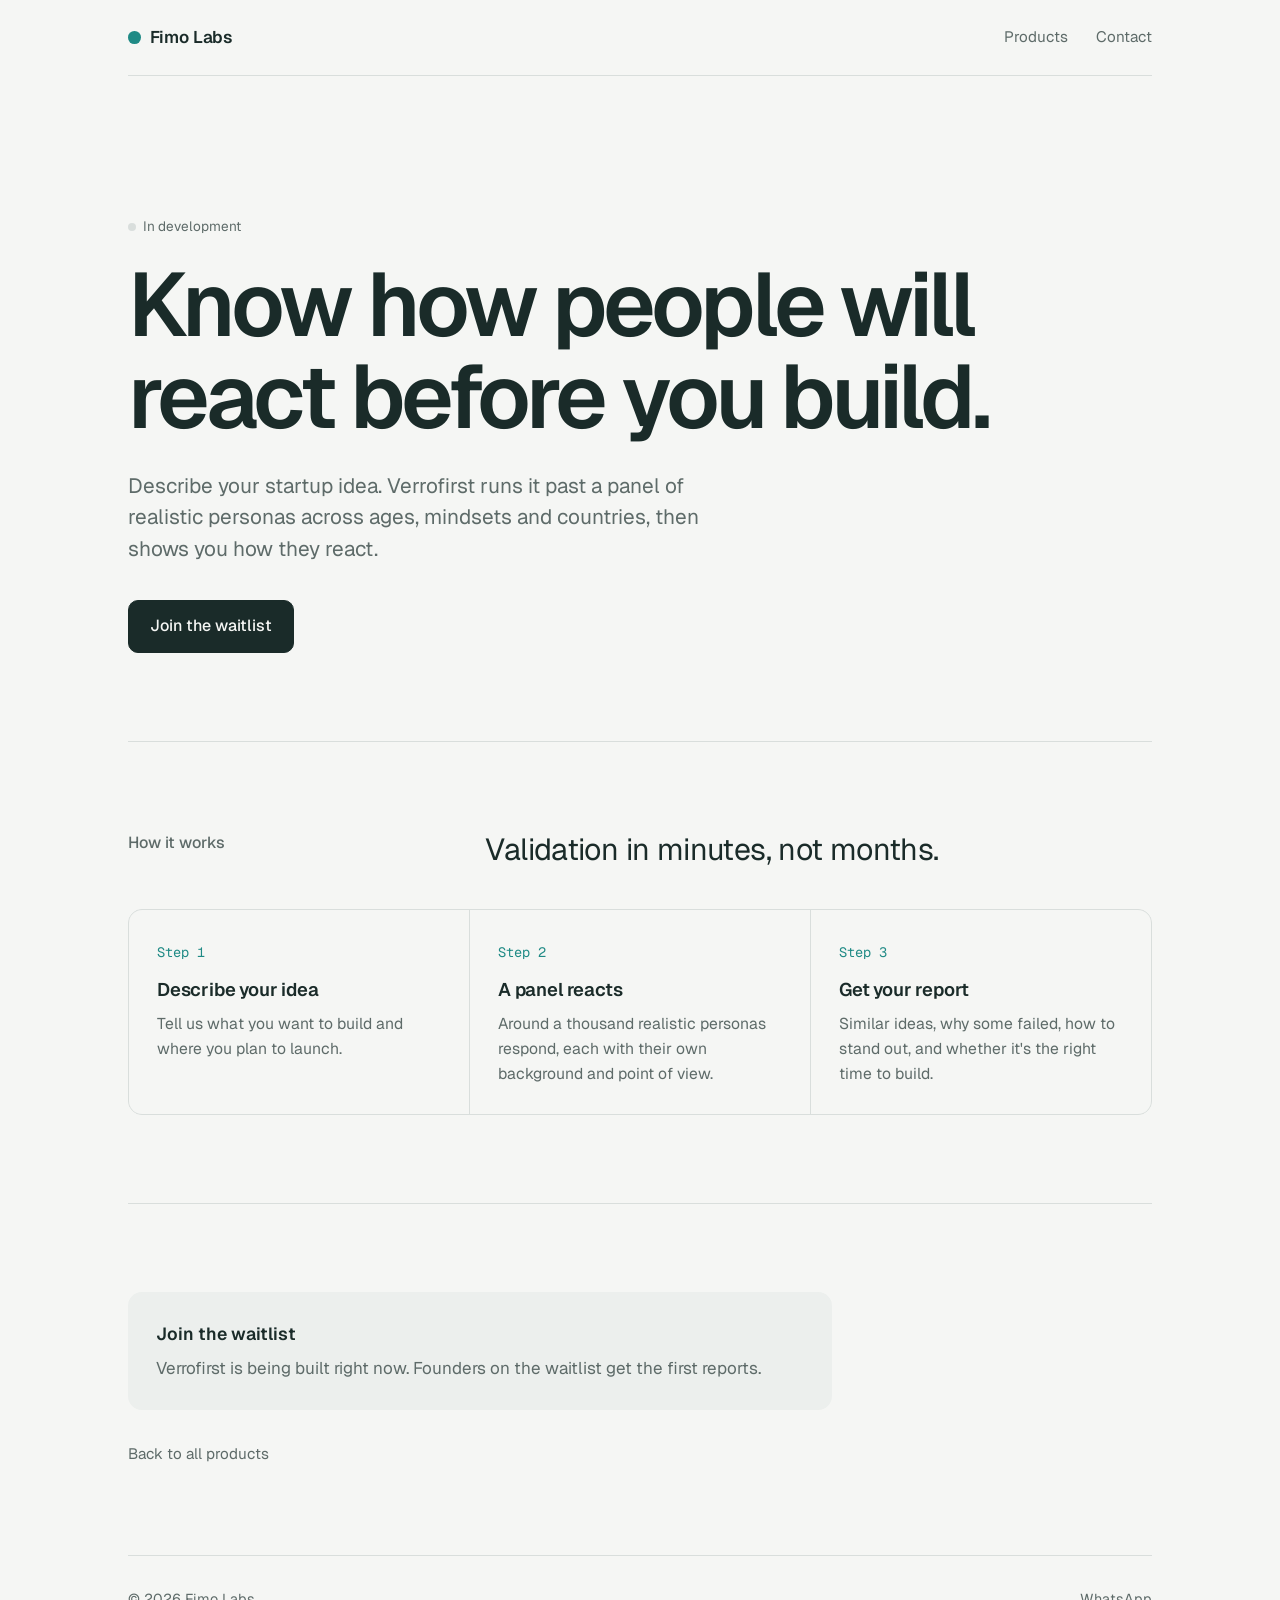
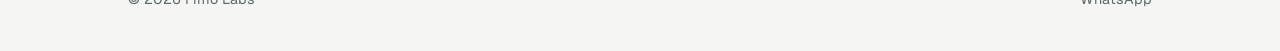
==== index.html @ e2541448 "Add files via upload" ====
<!DOCTYPE html>
<html lang="en">
<head>
<meta charset="UTF-8">
<meta name="viewport" content="width=device-width, initial-scale=1, viewport-fit=cover">
<title>Verrofirst by Fimo Labs</title>
<meta name="description" content="See how realistic people react to your startup idea before you build it.">
<meta property="og:title" content="Verrofirst by Fimo Labs">
<meta property="og:description" content="See how realistic people react to your startup idea before you build it.">
<link rel="icon" href="data:image/svg+xml,<svg xmlns='http://www.w3.org/2000/svg' viewBox='0 0 100 100'><circle cx='50' cy='50' r='44' fill='%231F8A85'/></svg>">
<link rel="preconnect" href="https://fonts.googleapis.com">
<link rel="preconnect" href="https://fonts.gstatic.com" crossorigin>
<link href="https://fonts.googleapis.com/css2?family=Geist:wght@400;500;600&family=Geist+Mono:wght@400&display=swap" rel="stylesheet">
<link rel="stylesheet" href="../styles.css">
</head>
<body>
<div class="wrap">
  <header class="top">
    <a class="brand" href="../"><i aria-hidden="true"></i>Fimo Labs</a>
    <nav>
      <a href="../#products">Products</a>
      <a href="../#contact">Contact</a>
    </nav>
  </header>
  <main>
    <section class="hero">
      <span class="tag ">In development</span>
      <h1 style="margin-top:1.25rem">Know how people will react before you build.</h1>
      <p>Describe your startup idea. Verrofirst runs it past a panel of realistic personas across ages, mindsets and countries, then shows you how they react.</p>
      <div class="actions">
        <a class="btn solid" href="https://wa.me/91XXXXXXXXXX">Join the waitlist</a>
      </div>
    </section>

    <section class="sec" aria-labelledby="s-title">
      <div class="sec-head">
        <h2 id="s-title">How it works</h2>
        <p>Validation in minutes, not months.</p>
      </div>
      <ol class="steps">
        <li><span class="n mono">Step 1</span><h3>Describe your idea</h3><p>Tell us what you want to build and where you plan to launch.</p></li>
        <li><span class="n mono">Step 2</span><h3>A panel reacts</h3><p>Around a thousand realistic personas respond, each with their own background and point of view.</p></li>
        <li><span class="n mono">Step 3</span><h3>Get your report</h3><p>Similar ideas, why some failed, how to stand out, and whether it's the right time to build.</p></li>
      </ol>
    </section>

    <section class="sec">
      <div class="note"><h3>Join the waitlist</h3><p>Verrofirst is being built right now. Founders on the waitlist get the first reports.</p></div>
      <a class="back" href="../">Back to all products</a>
    </section>
  </main>
  <footer class="foot">
    <span>&copy; 2026 Fimo Labs</span>
    <a href="https://wa.me/91XXXXXXXXXX">WhatsApp</a>
  </footer>
</div>
</body>
</html>
---- styles.css ----
:root{
  --paper:#F5F6F4; --ink:#1A2B29; --muted:#5E6B69; --line:#D9DEDC; --soft:#ECEFED;
  --teal:#1F8A85; --live:#2BB673;
  box-sizing:border-box;
  padding-top:env(safe-area-inset-top,0px); padding-bottom:env(safe-area-inset-bottom,0px);
}
@media (prefers-color-scheme:dark){
  :root:not([data-theme="light"]){
    --paper:#101A19; --ink:#E8EEEC; --muted:#93A3A0; --line:#243533; --soft:#16231F;
    --teal:#4FC2BB; --live:#4ADE80;
  }
}
:root[data-theme="dark"]{--paper:#101A19;--ink:#E8EEEC;--muted:#93A3A0;--line:#243533;--soft:#16231F;--teal:#4FC2BB;--live:#4ADE80}
*,*::before,*::after{box-sizing:inherit;margin:0;padding:0}
html{scroll-padding-top:env(safe-area-inset-top,0px);scroll-behavior:smooth}
body{background:var(--paper);color:var(--ink);font-family:"Geist","Helvetica Neue",Arial,sans-serif;font-size:1.0625rem;line-height:1.6;-webkit-font-smoothing:antialiased}
a{color:inherit}
a:focus-visible,button:focus-visible{outline:2px solid var(--teal);outline-offset:3px;border-radius:6px}
.mono{font-family:"Geist Mono",ui-monospace,Menlo,monospace}
.wrap{max-width:70rem;margin:0 auto;padding:0 clamp(1.25rem,5vw,3rem)}

/* header */
.top{display:flex;justify-content:space-between;align-items:center;padding:1.5rem 0;border-bottom:1px solid var(--line)}
.brand{display:flex;align-items:center;gap:.55rem;font-weight:600;text-decoration:none;letter-spacing:-.01em}
.brand i{width:.8rem;height:.8rem;border-radius:50%;background:var(--teal);display:block}
.top nav{display:flex;gap:1.75rem}
.top nav a{text-decoration:none;color:var(--muted);font-size:.95rem}
.top nav a:hover{color:var(--ink)}

/* hero */
.hero{padding:clamp(4rem,12vw,8.5rem) 0 clamp(3rem,8vw,5.5rem)}
.hero h1{font-size:clamp(2.6rem,7.4vw,5.6rem);font-weight:600;line-height:1.02;letter-spacing:-.045em;max-width:14ch}
.hero p{margin-top:1.75rem;max-width:36rem;font-size:clamp(1.1rem,2vw,1.3rem);line-height:1.5;color:var(--muted)}
.hero .actions{margin-top:2.25rem;display:flex;gap:.75rem;flex-wrap:wrap}

.btn{display:inline-flex;align-items:center;gap:.5rem;padding:.8rem 1.3rem;border-radius:10px;font-weight:500;text-decoration:none;font-size:1rem;border:1px solid var(--ink);transition:background .15s,color .15s}
.btn.solid{background:var(--ink);color:var(--paper)}
.btn.solid:hover{background:var(--teal);border-color:var(--teal)}
.btn.ghost:hover{background:var(--soft)}

/* sections */
.sec{padding:clamp(3rem,8vw,5.5rem) 0;border-top:1px solid var(--line)}
.sec-head{display:grid;grid-template-columns:1fr 2fr;gap:1.5rem;margin-bottom:2.5rem}
.sec-head h2{font-size:1rem;font-weight:500;color:var(--muted)}
.sec-head p{font-size:clamp(1.35rem,2.6vw,1.9rem);line-height:1.3;letter-spacing:-.02em;max-width:34rem}

/* product directory */
.dir{list-style:none;border-top:1px solid var(--line)}
.dir a{display:grid;grid-template-columns:1.1fr 2fr auto;gap:1.5rem;align-items:center;padding:1.6rem .25rem;border-bottom:1px solid var(--line);text-decoration:none;transition:background .15s}
.dir a:hover{background:var(--soft)}
.dir .name{font-size:clamp(1.5rem,3vw,2rem);font-weight:600;letter-spacing:-.03em;line-height:1.1}
.dir .url{display:block;font-size:.8rem;color:var(--muted);margin-top:.35rem;font-weight:400;letter-spacing:0}
.dir .desc{color:var(--muted);max-width:32rem}
.tag{display:inline-flex;align-items:center;gap:.45rem;font-size:.85rem;white-space:nowrap;color:var(--muted)}
.tag::before{content:"";width:.5rem;height:.5rem;border-radius:50%;background:var(--line)}
.tag.live::before{background:var(--live)}
.tag.invite::before{background:var(--teal)}

/* principles */
.grid3{display:grid;grid-template-columns:repeat(3,1fr);gap:2.5rem}
.grid3 h3{font-size:1.15rem;font-weight:600;letter-spacing:-.01em;margin-bottom:.5rem}
.grid3 p{color:var(--muted)}

/* steps (real sequences only) */
.steps{list-style:none;display:grid;grid-template-columns:repeat(3,1fr);gap:1px;background:var(--line);border:1px solid var(--line);border-radius:14px;overflow:hidden}
.steps li{background:var(--paper);padding:1.75rem}
.steps .n{font-size:.85rem;color:var(--teal)}
.steps h3{font-size:1.15rem;font-weight:600;margin:.6rem 0 .4rem;letter-spacing:-.01em}
.steps p{color:var(--muted);font-size:.98rem}

.note{background:var(--soft);border-radius:14px;padding:1.75rem;max-width:44rem}
.note h3{font-size:1.1rem;font-weight:600;margin-bottom:.4rem}
.note p{color:var(--muted)}

/* contact */
.cta{display:flex;justify-content:space-between;align-items:flex-end;gap:2rem;flex-wrap:wrap}
.cta h2{font-size:clamp(2rem,5vw,3.4rem);font-weight:600;letter-spacing:-.04em;line-height:1.05;max-width:16ch}

.foot{display:flex;justify-content:space-between;gap:1rem;flex-wrap:wrap;padding:2rem 0 2.5rem;border-top:1px solid var(--line);color:var(--muted);font-size:.9rem}
.foot a{text-decoration:none}
.foot a:hover{color:var(--ink)}
.back{display:inline-block;margin-top:2rem;color:var(--muted);text-decoration:none;font-size:.95rem}
.back:hover{color:var(--ink)}

@media (max-width:760px){
  .sec-head{grid-template-columns:1fr;gap:.5rem}
  .dir a{grid-template-columns:1fr;gap:.5rem}
  .grid3,.steps{grid-template-columns:1fr}
  .grid3{gap:1.75rem}
  .top nav{gap:1.1rem}
}
@media (prefers-reduced-motion:no-preference){
  .hero h1,.hero p,.hero .actions{animation:rise .8s cubic-bezier(.2,.7,.2,1) both}
  .hero p{animation-delay:.1s}.hero .actions{animation-delay:.2s}
  @keyframes rise{from{opacity:0;transform:translateY(14px)}to{opacity:1;transform:none}}
}
@media (prefers-reduced-motion:reduce){html{scroll-behavior:auto}}
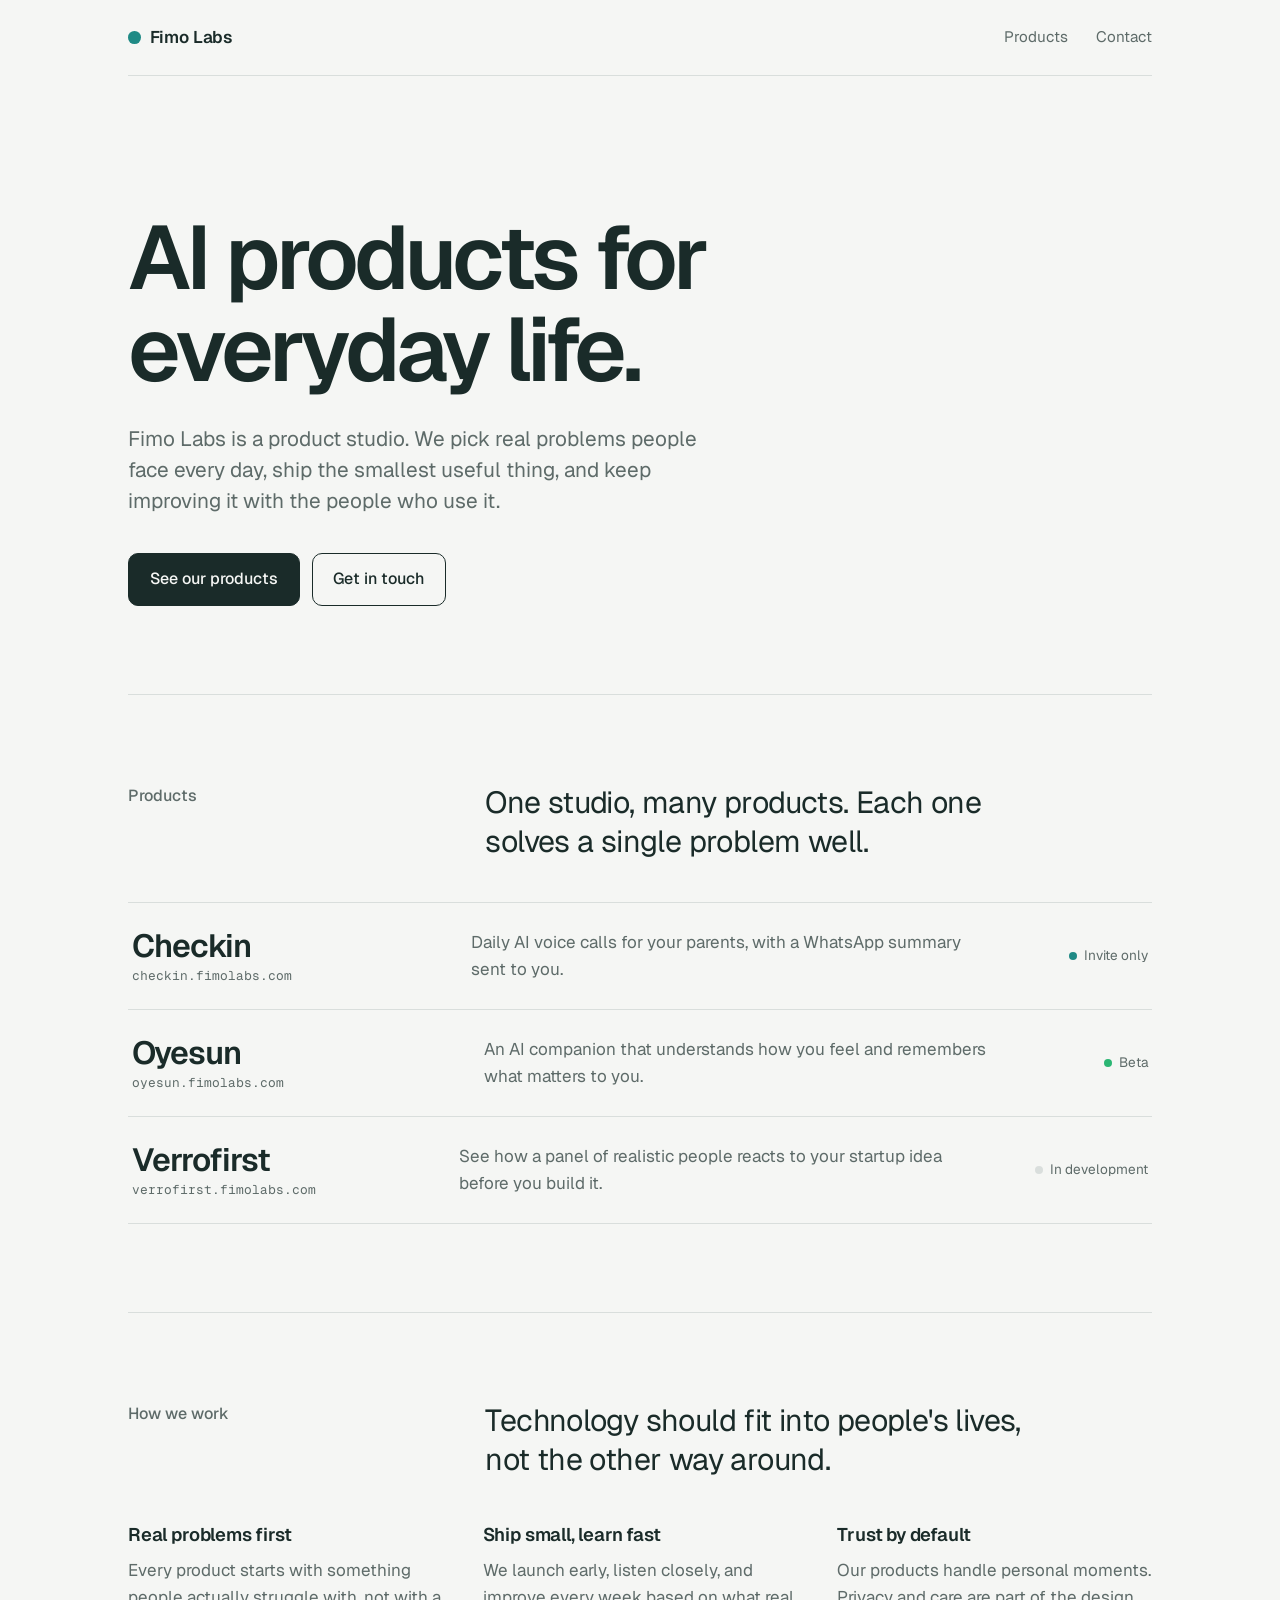
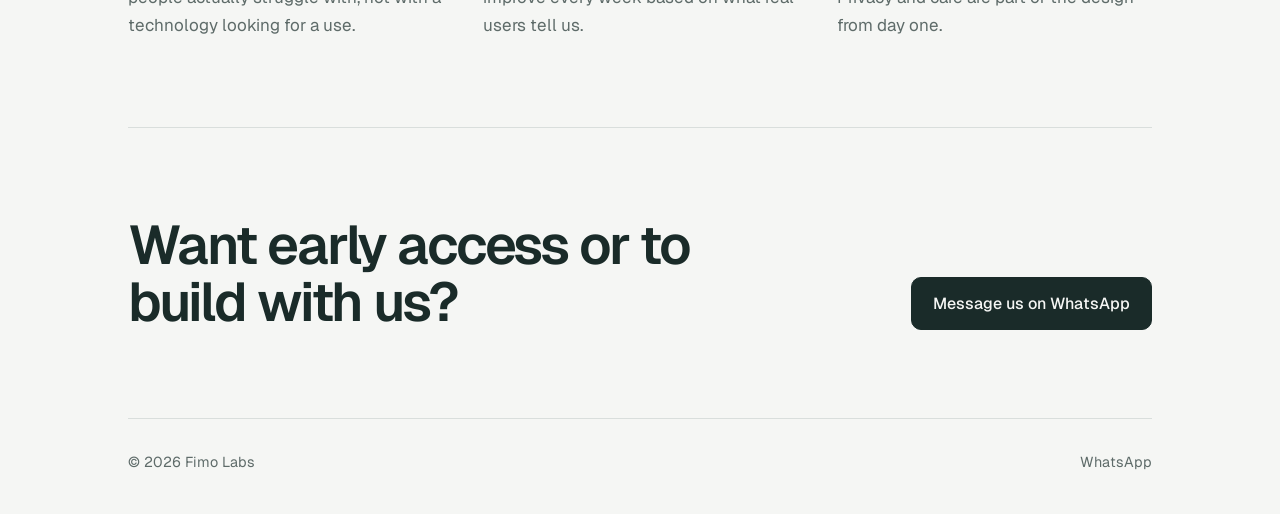
==== commit 365f063b: "Add files via upload" ====
--- a/index.html
+++ b/index.html
@@ -3,50 +3,76 @@
 <head>
 <meta charset="UTF-8">
 <meta name="viewport" content="width=device-width, initial-scale=1, viewport-fit=cover">
-<title>Verrofirst by Fimo Labs</title>
-<meta name="description" content="See how realistic people react to your startup idea before you build it.">
-<meta property="og:title" content="Verrofirst by Fimo Labs">
-<meta property="og:description" content="See how realistic people react to your startup idea before you build it.">
+<title>Fimo Labs</title>
+<meta name="description" content="Fimo Labs is a product studio building AI products for everyday life.">
+<meta property="og:title" content="Fimo Labs">
+<meta property="og:description" content="Fimo Labs is a product studio building AI products for everyday life.">
 <link rel="icon" href="data:image/svg+xml,<svg xmlns='http://www.w3.org/2000/svg' viewBox='0 0 100 100'><circle cx='50' cy='50' r='44' fill='%231F8A85'/></svg>">
 <link rel="preconnect" href="https://fonts.googleapis.com">
 <link rel="preconnect" href="https://fonts.gstatic.com" crossorigin>
 <link href="https://fonts.googleapis.com/css2?family=Geist:wght@400;500;600&family=Geist+Mono:wght@400&display=swap" rel="stylesheet">
-<link rel="stylesheet" href="../styles.css">
+<link rel="stylesheet" href="styles.css">
 </head>
 <body>
 <div class="wrap">
   <header class="top">
-    <a class="brand" href="../"><i aria-hidden="true"></i>Fimo Labs</a>
+    <a class="brand" href="./"><i aria-hidden="true"></i>Fimo Labs</a>
     <nav>
-      <a href="../#products">Products</a>
-      <a href="../#contact">Contact</a>
+      <a href="#products">Products</a>
+      <a href="#contact">Contact</a>
     </nav>
   </header>
   <main>
     <section class="hero">
-      <span class="tag ">In development</span>
-      <h1 style="margin-top:1.25rem">Know how people will react before you build.</h1>
-      <p>Describe your startup idea. Verrofirst runs it past a panel of realistic personas across ages, mindsets and countries, then shows you how they react.</p>
+      <h1>AI products for everyday life.</h1>
+      <p>Fimo Labs is a product studio. We pick real problems people face every day, ship the smallest useful thing, and keep improving it with the people who use it.</p>
       <div class="actions">
-        <a class="btn solid" href="https://wa.me/91XXXXXXXXXX">Join the waitlist</a>
+        <a class="btn solid" href="#products">See our products</a>
+        <a class="btn ghost" href="#contact">Get in touch</a>
       </div>
     </section>
 
-    <section class="sec" aria-labelledby="s-title">
+    <section class="sec" id="products" aria-labelledby="p-title">
       <div class="sec-head">
-        <h2 id="s-title">How it works</h2>
-        <p>Validation in minutes, not months.</p>
+        <h2 id="p-title">Products</h2>
+        <p>One studio, many products. Each one solves a single problem well.</p>
       </div>
-      <ol class="steps">
-        <li><span class="n mono">Step 1</span><h3>Describe your idea</h3><p>Tell us what you want to build and where you plan to launch.</p></li>
-        <li><span class="n mono">Step 2</span><h3>A panel reacts</h3><p>Around a thousand realistic personas respond, each with their own background and point of view.</p></li>
-        <li><span class="n mono">Step 3</span><h3>Get your report</h3><p>Similar ideas, why some failed, how to stand out, and whether it's the right time to build.</p></li>
-      </ol>
+      <ul class="dir">
+        <li><a href="checkin.html">
+          <span class="name">Checkin<span class="url mono">checkin.fimolabs.com</span></span>
+          <span class="desc">Daily AI voice calls for your parents, with a WhatsApp summary sent to you.</span>
+          <span class="tag invite">Invite only</span>
+        </a></li>
+        <li><a href="oyesun.html">
+          <span class="name">Oyesun<span class="url mono">oyesun.fimolabs.com</span></span>
+          <span class="desc">An AI companion that understands how you feel and remembers what matters to you.</span>
+          <span class="tag live">Beta</span>
+        </a></li>
+        <li><a href="verrofirst.html">
+          <span class="name">Verrofirst<span class="url mono">verrofirst.fimolabs.com</span></span>
+          <span class="desc">See how a panel of realistic people reacts to your startup idea before you build it.</span>
+          <span class="tag">In development</span>
+        </a></li>
+      </ul>
     </section>
 
-    <section class="sec">
-      <div class="note"><h3>Join the waitlist</h3><p>Verrofirst is being built right now. Founders on the waitlist get the first reports.</p></div>
-      <a class="back" href="../">Back to all products</a>
+    <section class="sec" aria-labelledby="w-title">
+      <div class="sec-head">
+        <h2 id="w-title">How we work</h2>
+        <p>Technology should fit into people's lives, not the other way around.</p>
+      </div>
+      <div class="grid3">
+        <div><h3>Real problems first</h3><p>Every product starts with something people actually struggle with, not with a technology looking for a use.</p></div>
+        <div><h3>Ship small, learn fast</h3><p>We launch early, listen closely, and improve every week based on what real users tell us.</p></div>
+        <div><h3>Trust by default</h3><p>Our products handle personal moments. Privacy and care are part of the design from day one.</p></div>
+      </div>
+    </section>
+
+    <section class="sec" id="contact" aria-labelledby="c-title">
+      <div class="cta">
+        <h2 id="c-title">Want early access or to build with us?</h2>
+        <a class="btn solid" href="https://wa.me/91XXXXXXXXXX">Message us on WhatsApp</a>
+      </div>
     </section>
   </main>
   <footer class="foot">
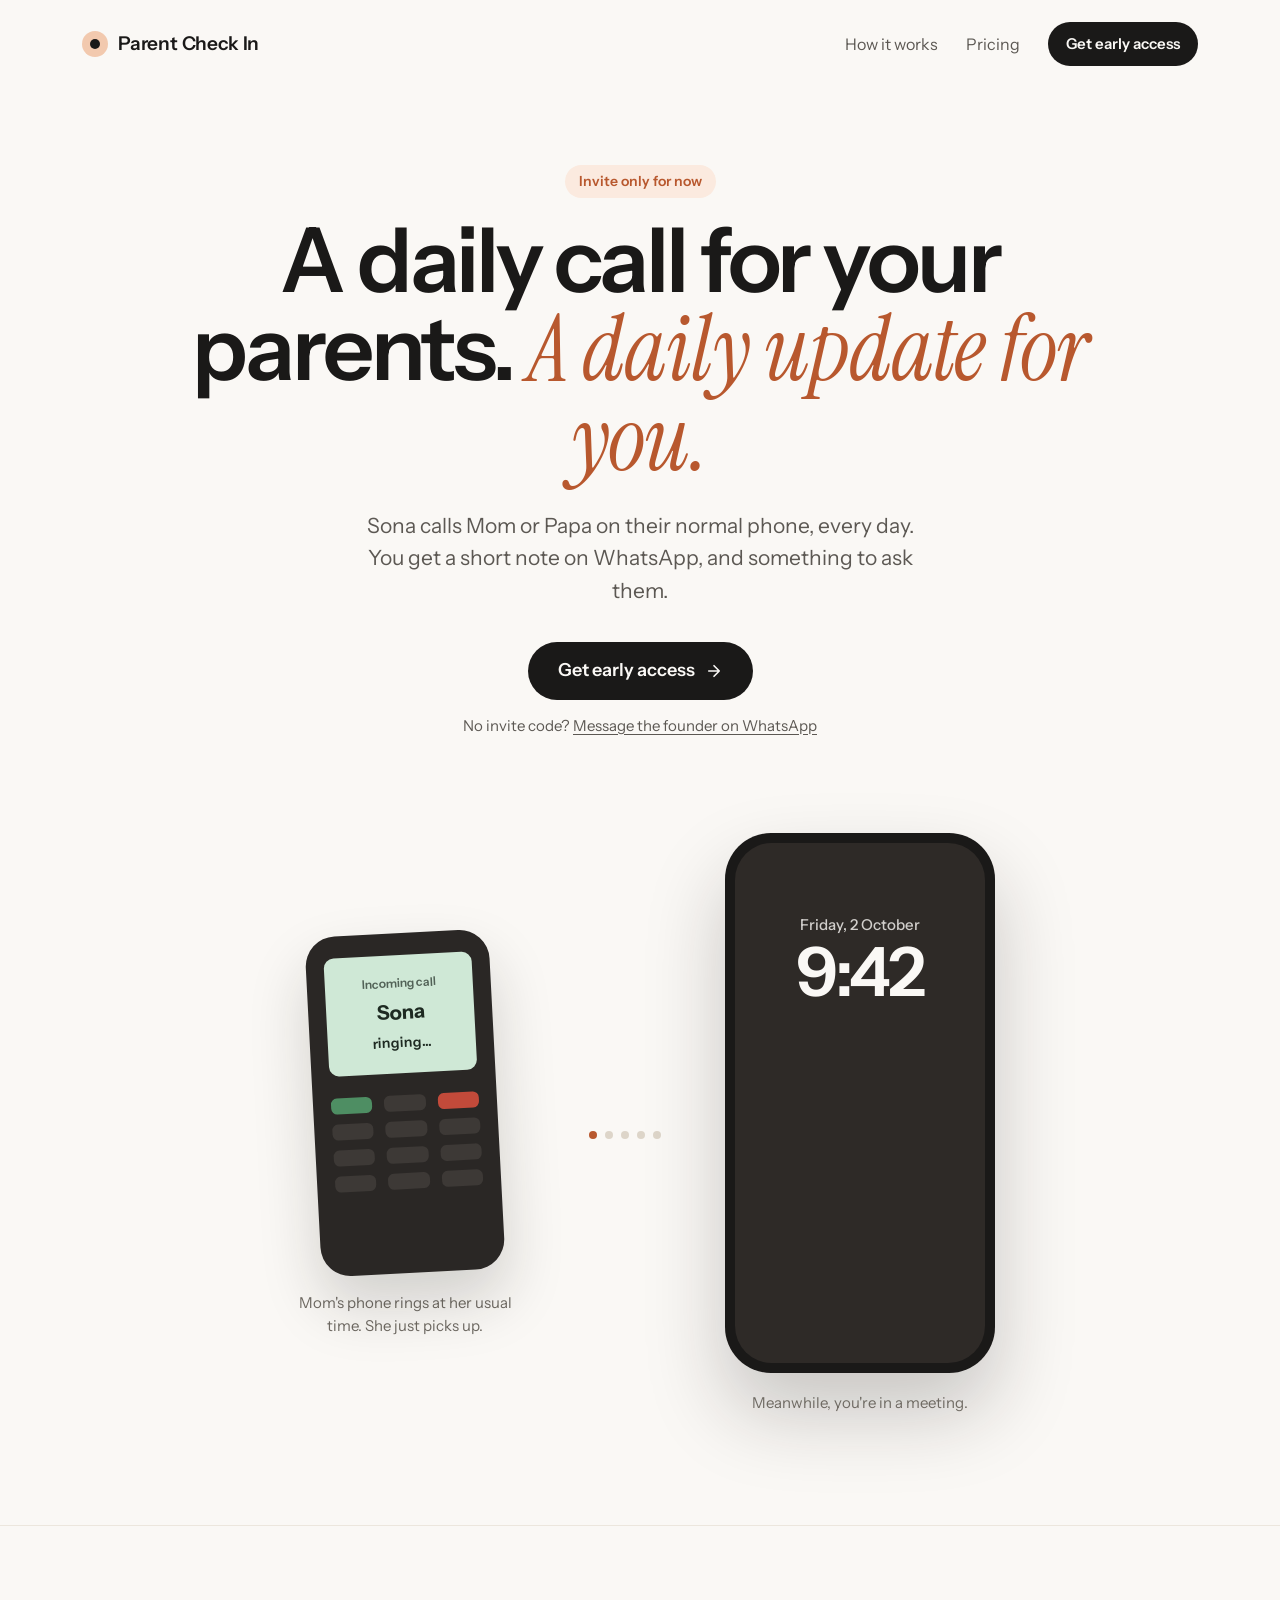
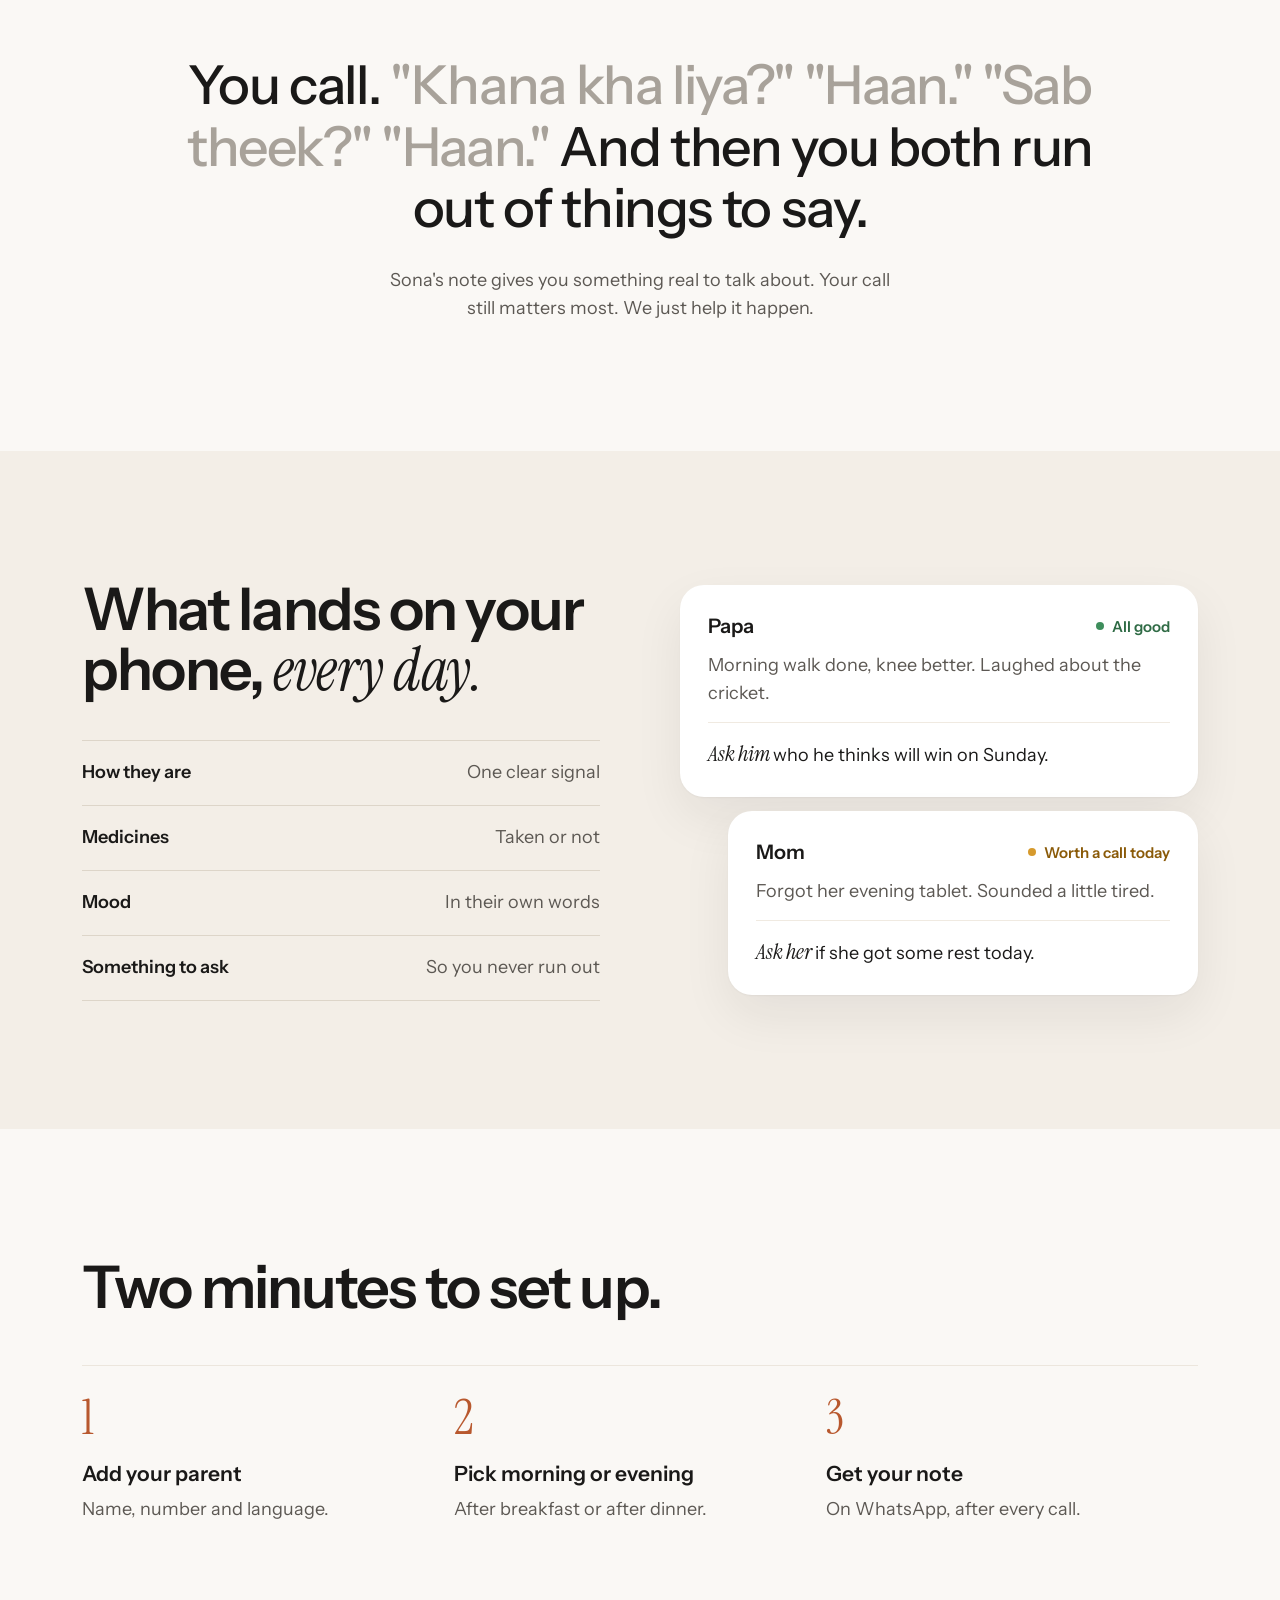
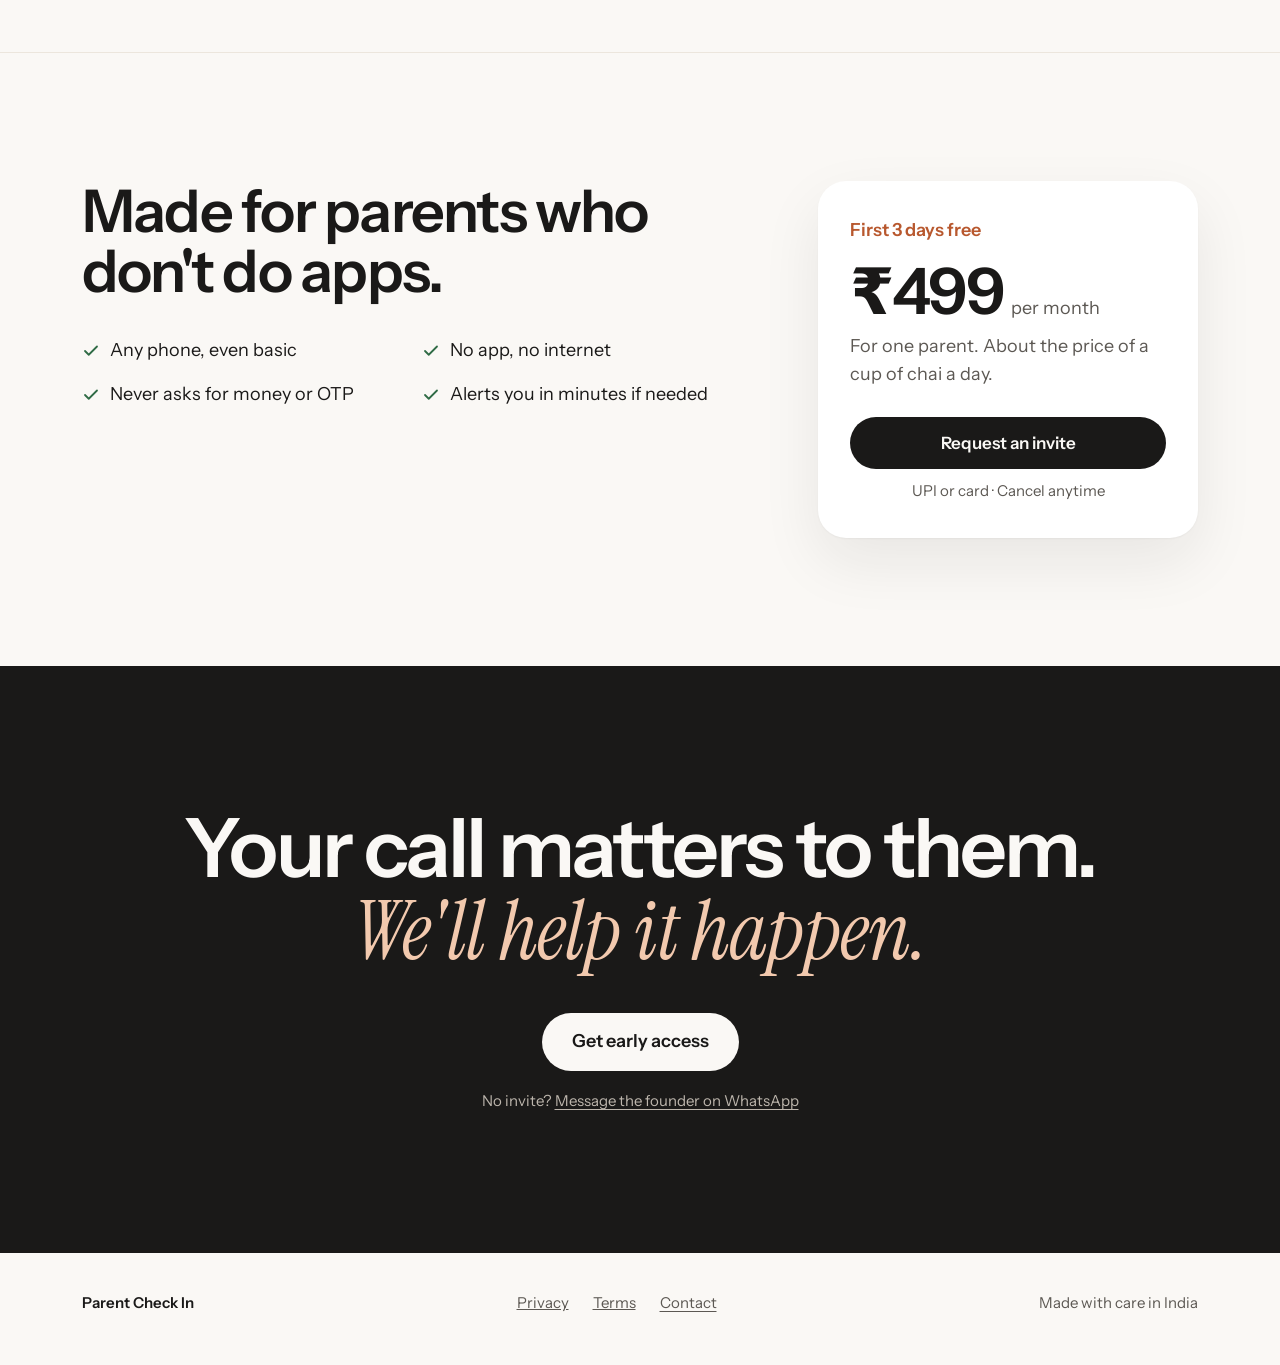
==== commit 1f7ce0ae: "Add files via upload" ====
--- a/index.html
+++ b/index.html
@@ -1,84 +1,227 @@
-<!DOCTYPE html>
+<!doctype html>
 <html lang="en">
 <head>
-<meta charset="UTF-8">
-<meta name="viewport" content="width=device-width, initial-scale=1, viewport-fit=cover">
-<title>Fimo Labs</title>
-<meta name="description" content="Fimo Labs is a product studio building AI products for everyday life.">
-<meta property="og:title" content="Fimo Labs">
-<meta property="og:description" content="Fimo Labs is a product studio building AI products for everyday life.">
-<link rel="icon" href="data:image/svg+xml,<svg xmlns='http://www.w3.org/2000/svg' viewBox='0 0 100 100'><circle cx='50' cy='50' r='44' fill='%231F8A85'/></svg>">
-<link rel="preconnect" href="https://fonts.googleapis.com">
-<link rel="preconnect" href="https://fonts.gstatic.com" crossorigin>
-<link href="https://fonts.googleapis.com/css2?family=Geist:wght@400;500;600&family=Geist+Mono:wght@400&display=swap" rel="stylesheet">
-<link rel="stylesheet" href="styles.css">
+  <meta charset="utf-8">
+  <meta name="viewport" content="width=device-width, initial-scale=1">
+  <title>Parent Check In · A daily call for your parents</title>
+  <meta name="description" content="Sona calls your Mom or Papa on their normal phone every day. You get a short note on WhatsApp, and something to ask them. Invite only.">
+  <meta property="og:title" content="Parent Check In">
+  <meta property="og:description" content="A daily call for your parents. A daily update for you.">
+  <link rel="preconnect" href="https://fonts.googleapis.com">
+  <link rel="preconnect" href="https://fonts.gstatic.com" crossorigin>
+  <link href="https://fonts.googleapis.com/css2?family=Instrument+Sans:wght@400;500;600;700&family=Instrument+Serif:ital@0;1&display=swap" rel="stylesheet">
+  <link rel="stylesheet" href="styles.css">
 </head>
 <body>
-<div class="wrap">
-  <header class="top">
-    <a class="brand" href="./"><i aria-hidden="true"></i>Fimo Labs</a>
-    <nav>
-      <a href="#products">Products</a>
-      <a href="#contact">Contact</a>
-    </nav>
-  </header>
-  <main>
-    <section class="hero">
-      <h1>AI products for everyday life.</h1>
-      <p>Fimo Labs is a product studio. We pick real problems people face every day, ship the smallest useful thing, and keep improving it with the people who use it.</p>
-      <div class="actions">
-        <a class="btn solid" href="#products">See our products</a>
-        <a class="btn ghost" href="#contact">Get in touch</a>
-      </div>
-    </section>
-
-    <section class="sec" id="products" aria-labelledby="p-title">
-      <div class="sec-head">
-        <h2 id="p-title">Products</h2>
-        <p>One studio, many products. Each one solves a single problem well.</p>
-      </div>
-      <ul class="dir">
-        <li><a href="checkin.html">
-          <span class="name">Checkin<span class="url mono">checkin.fimolabs.com</span></span>
-          <span class="desc">Daily AI voice calls for your parents, with a WhatsApp summary sent to you.</span>
-          <span class="tag invite">Invite only</span>
-        </a></li>
-        <li><a href="oyesun.html">
-          <span class="name">Oyesun<span class="url mono">oyesun.fimolabs.com</span></span>
-          <span class="desc">An AI companion that understands how you feel and remembers what matters to you.</span>
-          <span class="tag live">Beta</span>
-        </a></li>
-        <li><a href="verrofirst.html">
-          <span class="name">Verrofirst<span class="url mono">verrofirst.fimolabs.com</span></span>
-          <span class="desc">See how a panel of realistic people reacts to your startup idea before you build it.</span>
-          <span class="tag">In development</span>
-        </a></li>
-      </ul>
-    </section>
-
-    <section class="sec" aria-labelledby="w-title">
-      <div class="sec-head">
-        <h2 id="w-title">How we work</h2>
-        <p>Technology should fit into people's lives, not the other way around.</p>
-      </div>
-      <div class="grid3">
-        <div><h3>Real problems first</h3><p>Every product starts with something people actually struggle with, not with a technology looking for a use.</p></div>
-        <div><h3>Ship small, learn fast</h3><p>We launch early, listen closely, and improve every week based on what real users tell us.</p></div>
-        <div><h3>Trust by default</h3><p>Our products handle personal moments. Privacy and care are part of the design from day one.</p></div>
-      </div>
-    </section>
-
-    <section class="sec" id="contact" aria-labelledby="c-title">
-      <div class="cta">
-        <h2 id="c-title">Want early access or to build with us?</h2>
-        <a class="btn solid" href="https://wa.me/91XXXXXXXXXX">Message us on WhatsApp</a>
-      </div>
-    </section>
-  </main>
-  <footer class="foot">
-    <span>&copy; 2026 Fimo Labs</span>
-    <a href="https://wa.me/91XXXXXXXXXX">WhatsApp</a>
-  </footer>
-</div>
+
+<header class="wrap nav">
+  <a class="brand" href="#top"><span class="brand-mark" aria-hidden="true"><span></span></span>Parent Check In</a>
+  <nav aria-label="Main">
+    <a class="nav-link" href="#how">How it works</a>
+    <a class="nav-link" href="#pricing">Pricing</a>
+    <button class="btn btn-small" type="button" data-open-access>Get early access</button>
+  </nav>
+</header>
+
+<main id="top">
+  <section class="wrap hero">
+    <p class="pill">Invite only for now</p>
+    <h1>A daily call for your parents. <em>A daily update for you.</em></h1>
+    <p class="lead">Sona calls Mom or Papa on their normal phone, every day. You get a short note on WhatsApp, and something to ask them.</p>
+    <div class="hero-cta">
+      <button class="btn btn-big" type="button" data-open-access>Get early access
+        <svg width="18" height="18" viewBox="0 0 24 24" fill="none" stroke="currentColor" stroke-width="2.2" stroke-linecap="round" stroke-linejoin="round" aria-hidden="true"><path d="M5 12h14M12 5l7 7-7 7"/></svg>
+      </button>
+      <span class="muted small">No invite code? <a class="founder-link" href="#" target="_blank" rel="noopener">Message the founder on WhatsApp</a></span>
+    </div>
+
+    <div class="demo" aria-label="Demo: Sona calls Mom, then your update arrives on WhatsApp">
+      <figure class="demo-side">
+        <div class="keypad" id="keypad" aria-hidden="true">
+          <div class="keypad-screen" id="kpScreen">
+            <span class="kp-top" id="kpTop">Incoming call</span>
+            <span class="kp-name">Sona</span>
+            <span class="kp-bottom" id="kpBottom">ringing...</span>
+          </div>
+          <div class="keys">
+            <span class="key key-green"></span><span class="key"></span><span class="key key-red"></span>
+            <span class="key"></span><span class="key"></span><span class="key"></span>
+            <span class="key"></span><span class="key"></span><span class="key"></span>
+            <span class="key"></span><span class="key"></span><span class="key"></span>
+          </div>
+        </div>
+        <figcaption class="demo-cap" id="leftCap">Mom's phone rings at her usual time. She just picks up.</figcaption>
+      </figure>
+
+      <div class="dots" aria-hidden="true"><span class="dot"></span><span class="dot"></span><span class="dot"></span><span class="dot"></span><span class="dot"></span></div>
+
+      <figure class="demo-side">
+        <div class="phone" aria-hidden="true">
+          <div class="phone-screen">
+            <div class="lock" id="lock">
+              <span class="lock-date">Friday, 2 October</span>
+              <span class="lock-time">9:42</span>
+            </div>
+            <div class="notif" id="notif">
+              <span class="app-icon"><span></span></span>
+              <span class="notif-body">
+                <span class="notif-head"><b>Sona · WhatsApp</b>now</span>
+                <span>Mom's update is here. All good. One thing to ask her today.</span>
+              </span>
+            </div>
+            <div class="chat" id="chat">
+              <div class="chat-head"><span class="app-icon round"><span></span></span>Sona · Parent Check In</div>
+              <div class="chat-body">
+                <div class="bubble">
+                  <p class="b-meta">Mom's morning call · 6 min</p>
+                  <p class="b-status"><span class="sdot"></span>All good</p>
+                  <p class="b-text">Had poha and chai. BP tablet taken. Happy and chatty.</p>
+                  <p class="b-ask"><b>Ask her:</b> How are the wedding sweets coming along?</p>
+                  <p class="b-time">9:42 AM</p>
+                </div>
+              </div>
+            </div>
+          </div>
+        </div>
+        <figcaption class="demo-cap" id="rightCap">Meanwhile, you're in a meeting.</figcaption>
+      </figure>
+    </div>
+  </section>
+
+  <section class="band-line">
+    <div class="wrap narrow center statement">
+      <p class="big-quote">You call. <span class="faded">"Khana kha liya?" "Haan." "Sab theek?" "Haan."</span> And then you both run out of things to say.</p>
+      <p class="muted sub">Sona's note gives you something real to talk about. Your call still matters most. We just help it happen.</p>
+    </div>
+  </section>
+
+  <section class="band-sand">
+    <div class="wrap split">
+      <div class="col">
+        <h2>What lands on your phone, <em>every day.</em></h2>
+        <dl class="spec">
+          <div><dt>How they are</dt><dd>One clear signal</dd></div>
+          <div><dt>Medicines</dt><dd>Taken or not</dd></div>
+          <div><dt>Mood</dt><dd>In their own words</dd></div>
+          <div><dt>Something to ask</dt><dd>So you never run out</dd></div>
+        </dl>
+      </div>
+      <div class="col notes">
+        <article class="note">
+          <div class="note-head"><span class="note-name">Papa</span><span class="status good"><span class="sdot"></span>All good</span></div>
+          <p class="muted">Morning walk done, knee better. Laughed about the cricket.</p>
+          <p class="note-ask"><em>Ask him</em> who he thinks will win on Sunday.</p>
+        </article>
+        <article class="note offset">
+          <div class="note-head"><span class="note-name">Mom</span><span class="status amber"><span class="sdot"></span>Worth a call today</span></div>
+          <p class="muted">Forgot her evening tablet. Sounded a little tired.</p>
+          <p class="note-ask"><em>Ask her</em> if she got some rest today.</p>
+        </article>
+      </div>
+    </div>
+  </section>
+
+  <section id="how" class="wrap section">
+    <h2>Two minutes to set up.</h2>
+    <ol class="steps">
+      <li><span class="num">1</span><p class="step-title">Add your parent</p><p class="muted">Name, number and language.</p></li>
+      <li><span class="num">2</span><p class="step-title">Pick morning or evening</p><p class="muted">After breakfast or after dinner.</p></li>
+      <li><span class="num">3</span><p class="step-title">Get your note</p><p class="muted">On WhatsApp, after every call.</p></li>
+    </ol>
+  </section>
+
+  <section id="pricing" class="band-line">
+    <div class="wrap split top">
+      <div class="col">
+        <h2>Made for parents who don't do apps.</h2>
+        <ul class="checks">
+          <li>Any phone, even basic</li>
+          <li>No app, no internet</li>
+          <li>Never asks for money or OTP</li>
+          <li>Alerts you in minutes if needed</li>
+        </ul>
+      </div>
+      <div class="price-card">
+        <p class="accent strong">First 3 days free</p>
+        <p class="price"><span>₹499</span><span class="muted">per month</span></p>
+        <p class="muted">For one parent. About the price of a cup of chai a day.</p>
+        <button class="btn btn-block" type="button" data-open-access>Request an invite</button>
+        <p class="muted small center">UPI or card · Cancel anytime</p>
+      </div>
+    </div>
+  </section>
+
+  <section class="band-dark">
+    <div class="wrap narrow center">
+      <h2 class="final">Your call matters to them. <em>We'll help it happen.</em></h2>
+      <button class="btn btn-light btn-big" type="button" data-open-access>Get early access</button>
+      <p class="small dark-muted">No invite? <a class="founder-link light" href="#" target="_blank" rel="noopener">Message the founder on WhatsApp</a></p>
+    </div>
+  </section>
+</main>
+
+<footer class="wrap footer">
+  <span class="strong">Parent Check In</span>
+  <nav aria-label="Footer">
+    <a href="#">Privacy</a>
+    <a href="#">Terms</a>
+    <a class="founder-link" href="#" target="_blank" rel="noopener">Contact</a>
+  </nav>
+  <span class="muted">Made with care in India</span>
+</footer>
+
+<dialog id="access" aria-labelledby="accessTitle">
+  <button class="close" type="button" aria-label="Close" data-close-access>
+    <svg width="20" height="20" viewBox="0 0 24 24" fill="none" stroke="currentColor" stroke-width="2" stroke-linecap="round" aria-hidden="true"><path d="M18 6 6 18M6 6l12 12"/></svg>
+  </button>
+
+  <div class="step" data-step="code">
+    <p class="pill">Invite only</p>
+    <h3 id="accessTitle">Have an invite code?</h3>
+    <p class="muted">We're starting with a small group of families so every first call goes well.</p>
+    <form id="codeForm" novalidate>
+      <label for="code">Invite code</label>
+      <input id="code" name="code" type="text" autocomplete="off" autocapitalize="characters" placeholder="e.g. FAMILY2026" required>
+      <p class="error" id="codeError" role="alert" hidden>That code didn't work. Message the founder and we'll sort it out.</p>
+      <button class="btn btn-block" type="submit">Continue</button>
+    </form>
+    <div class="divider"><span>No code?</span></div>
+    <a class="btn btn-outline btn-block founder-link" href="#" target="_blank" rel="noopener">
+      <svg width="18" height="18" viewBox="0 0 24 24" fill="none" stroke="currentColor" stroke-width="1.9" stroke-linecap="round" stroke-linejoin="round" aria-hidden="true"><path d="M21 15a2 2 0 0 1-2 2H7l-4 4V5a2 2 0 0 1 2-2h14a2 2 0 0 1 2 2z"/></svg>
+      Message the founder on WhatsApp</a>
+  </div>
+
+  <div class="step" data-step="form" hidden>
+    <p class="pill pill-green">Code accepted</p>
+    <h3>Tell us a little about you.</h3>
+    <form id="accessForm" name="early-access" method="POST">
+      <input type="hidden" name="invite-code" id="inviteCodeField">
+      <p hidden><label>Leave this empty <input name="_gotcha" tabindex="-1" autocomplete="off"></label></p>
+      <label for="fName">Your name</label>
+      <input id="fName" name="name" type="text" autocomplete="name" required>
+      <label for="fPhone">Your WhatsApp number</label>
+      <input id="fPhone" name="whatsapp" type="tel" inputmode="tel" autocomplete="tel" placeholder="+91" required>
+      <label for="fCity">Where does your parent live?</label>
+      <input id="fCity" name="parent-city" type="text" placeholder="City" required>
+      <label for="fLang">Language they speak</label>
+      <select id="fLang" name="parent-language">
+        <option>Hindi</option><option>English</option><option>Telugu</option><option>Tamil</option><option>Kannada</option><option>Marathi</option><option>Bengali</option><option>Other</option>
+      </select>
+      <p class="error" id="formError" role="alert" hidden>Couldn't send that. Please message the founder on WhatsApp instead.</p>
+      <button class="btn btn-block" type="submit">Request my first call</button>
+    </form>
+  </div>
+
+  <div class="step center" data-step="done" hidden>
+    <p class="done-mark" aria-hidden="true">
+      <svg width="28" height="28" viewBox="0 0 24 24" fill="none" stroke="currentColor" stroke-width="2.4" stroke-linecap="round" stroke-linejoin="round"><path d="M20 6 9 17l-5-5"/></svg>
+    </p>
+    <h3>You're on the list.</h3>
+    <p class="muted"><span class="founder-name">The founder</span> will message you on WhatsApp within a day to set up the first call.</p>
+    <button class="btn btn-block" type="button" data-close-access>Done</button>
+  </div>
+</dialog>
+
+<script src="script.js"></script>
 </body>
 </html>
--- a/styles.css
+++ b/styles.css
@@ -1,97 +1,215 @@
-:root{
-  --paper:#F5F6F4; --ink:#1A2B29; --muted:#5E6B69; --line:#D9DEDC; --soft:#ECEFED;
-  --teal:#1F8A85; --live:#2BB673;
-  box-sizing:border-box;
-  padding-top:env(safe-area-inset-top,0px); padding-bottom:env(safe-area-inset-bottom,0px);
-}
-@media (prefers-color-scheme:dark){
-  :root:not([data-theme="light"]){
-    --paper:#101A19; --ink:#E8EEEC; --muted:#93A3A0; --line:#243533; --soft:#16231F;
-    --teal:#4FC2BB; --live:#4ADE80;
-  }
-}
-:root[data-theme="dark"]{--paper:#101A19;--ink:#E8EEEC;--muted:#93A3A0;--line:#243533;--soft:#16231F;--teal:#4FC2BB;--live:#4ADE80}
-*,*::before,*::after{box-sizing:inherit;margin:0;padding:0}
-html{scroll-padding-top:env(safe-area-inset-top,0px);scroll-behavior:smooth}
-body{background:var(--paper);color:var(--ink);font-family:"Geist","Helvetica Neue",Arial,sans-serif;font-size:1.0625rem;line-height:1.6;-webkit-font-smoothing:antialiased}
-a{color:inherit}
-a:focus-visible,button:focus-visible{outline:2px solid var(--teal);outline-offset:3px;border-radius:6px}
-.mono{font-family:"Geist Mono",ui-monospace,Menlo,monospace}
-.wrap{max-width:70rem;margin:0 auto;padding:0 clamp(1.25rem,5vw,3rem)}
-
-/* header */
-.top{display:flex;justify-content:space-between;align-items:center;padding:1.5rem 0;border-bottom:1px solid var(--line)}
-.brand{display:flex;align-items:center;gap:.55rem;font-weight:600;text-decoration:none;letter-spacing:-.01em}
-.brand i{width:.8rem;height:.8rem;border-radius:50%;background:var(--teal);display:block}
-.top nav{display:flex;gap:1.75rem}
-.top nav a{text-decoration:none;color:var(--muted);font-size:.95rem}
-.top nav a:hover{color:var(--ink)}
-
-/* hero */
-.hero{padding:clamp(4rem,12vw,8.5rem) 0 clamp(3rem,8vw,5.5rem)}
-.hero h1{font-size:clamp(2.6rem,7.4vw,5.6rem);font-weight:600;line-height:1.02;letter-spacing:-.045em;max-width:14ch}
-.hero p{margin-top:1.75rem;max-width:36rem;font-size:clamp(1.1rem,2vw,1.3rem);line-height:1.5;color:var(--muted)}
-.hero .actions{margin-top:2.25rem;display:flex;gap:.75rem;flex-wrap:wrap}
-
-.btn{display:inline-flex;align-items:center;gap:.5rem;padding:.8rem 1.3rem;border-radius:10px;font-weight:500;text-decoration:none;font-size:1rem;border:1px solid var(--ink);transition:background .15s,color .15s}
-.btn.solid{background:var(--ink);color:var(--paper)}
-.btn.solid:hover{background:var(--teal);border-color:var(--teal)}
-.btn.ghost:hover{background:var(--soft)}
-
-/* sections */
-.sec{padding:clamp(3rem,8vw,5.5rem) 0;border-top:1px solid var(--line)}
-.sec-head{display:grid;grid-template-columns:1fr 2fr;gap:1.5rem;margin-bottom:2.5rem}
-.sec-head h2{font-size:1rem;font-weight:500;color:var(--muted)}
-.sec-head p{font-size:clamp(1.35rem,2.6vw,1.9rem);line-height:1.3;letter-spacing:-.02em;max-width:34rem}
-
-/* product directory */
-.dir{list-style:none;border-top:1px solid var(--line)}
-.dir a{display:grid;grid-template-columns:1.1fr 2fr auto;gap:1.5rem;align-items:center;padding:1.6rem .25rem;border-bottom:1px solid var(--line);text-decoration:none;transition:background .15s}
-.dir a:hover{background:var(--soft)}
-.dir .name{font-size:clamp(1.5rem,3vw,2rem);font-weight:600;letter-spacing:-.03em;line-height:1.1}
-.dir .url{display:block;font-size:.8rem;color:var(--muted);margin-top:.35rem;font-weight:400;letter-spacing:0}
-.dir .desc{color:var(--muted);max-width:32rem}
-.tag{display:inline-flex;align-items:center;gap:.45rem;font-size:.85rem;white-space:nowrap;color:var(--muted)}
-.tag::before{content:"";width:.5rem;height:.5rem;border-radius:50%;background:var(--line)}
-.tag.live::before{background:var(--live)}
-.tag.invite::before{background:var(--teal)}
-
-/* principles */
-.grid3{display:grid;grid-template-columns:repeat(3,1fr);gap:2.5rem}
-.grid3 h3{font-size:1.15rem;font-weight:600;letter-spacing:-.01em;margin-bottom:.5rem}
-.grid3 p{color:var(--muted)}
-
-/* steps (real sequences only) */
-.steps{list-style:none;display:grid;grid-template-columns:repeat(3,1fr);gap:1px;background:var(--line);border:1px solid var(--line);border-radius:14px;overflow:hidden}
-.steps li{background:var(--paper);padding:1.75rem}
-.steps .n{font-size:.85rem;color:var(--teal)}
-.steps h3{font-size:1.15rem;font-weight:600;margin:.6rem 0 .4rem;letter-spacing:-.01em}
-.steps p{color:var(--muted);font-size:.98rem}
-
-.note{background:var(--soft);border-radius:14px;padding:1.75rem;max-width:44rem}
-.note h3{font-size:1.1rem;font-weight:600;margin-bottom:.4rem}
-.note p{color:var(--muted)}
-
-/* contact */
-.cta{display:flex;justify-content:space-between;align-items:flex-end;gap:2rem;flex-wrap:wrap}
-.cta h2{font-size:clamp(2rem,5vw,3.4rem);font-weight:600;letter-spacing:-.04em;line-height:1.05;max-width:16ch}
-
-.foot{display:flex;justify-content:space-between;gap:1rem;flex-wrap:wrap;padding:2rem 0 2.5rem;border-top:1px solid var(--line);color:var(--muted);font-size:.9rem}
-.foot a{text-decoration:none}
-.foot a:hover{color:var(--ink)}
-.back{display:inline-block;margin-top:2rem;color:var(--muted);text-decoration:none;font-size:.95rem}
-.back:hover{color:var(--ink)}
-
-@media (max-width:760px){
-  .sec-head{grid-template-columns:1fr;gap:.5rem}
-  .dir a{grid-template-columns:1fr;gap:.5rem}
-  .grid3,.steps{grid-template-columns:1fr}
-  .grid3{gap:1.75rem}
-  .top nav{gap:1.1rem}
-}
-@media (prefers-reduced-motion:no-preference){
-  .hero h1,.hero p,.hero .actions{animation:rise .8s cubic-bezier(.2,.7,.2,1) both}
-  .hero p{animation-delay:.1s}.hero .actions{animation-delay:.2s}
-  @keyframes rise{from{opacity:0;transform:translateY(14px)}to{opacity:1;transform:none}}
-}
-@media (prefers-reduced-motion:reduce){html{scroll-behavior:auto}}
+:root {
+  --bg: #FAF8F5;
+  --sand: #F3EEE7;
+  --ink: #1A1918;
+  --text-2: #5C5853;
+  --text-3: #6F6A63;
+  --line: #ECE6DD;
+  --line-2: #DDD5C9;
+  --accent: #B8582E;
+  --peach: #F2C9AE;
+  --peach-soft: #FBEADF;
+  --good: #2F6B45;
+  --good-dot: #3E8E5C;
+  --amber: #8A5A08;
+  --amber-dot: #D69A2D;
+  --white: #FFFFFF;
+  --sans: 'Instrument Sans', system-ui, -apple-system, sans-serif;
+  --serif: 'Instrument Serif', Georgia, serif;
+}
+
+* { box-sizing: border-box; }
+html { scroll-behavior: smooth; }
+body {
+  margin: 0;
+  background: var(--bg);
+  color: var(--ink);
+  font-family: var(--sans);
+  font-size: 18px;
+  line-height: 1.55;
+  -webkit-font-smoothing: antialiased;
+  overflow-x: hidden;
+}
+a { color: inherit; }
+em { font-family: var(--serif); font-style: italic; font-weight: 400; letter-spacing: -0.01em; }
+h1, h2, h3 { margin: 0; font-weight: 600; letter-spacing: -0.03em; }
+p { margin: 0; }
+
+.wrap { max-width: 1180px; margin: 0 auto; padding-left: clamp(20px, 4vw, 32px); padding-right: clamp(20px, 4vw, 32px); }
+.narrow { max-width: 980px; }
+.center { text-align: center; }
+.muted { color: var(--text-2); }
+.small { font-size: 15px; }
+.strong { font-weight: 600; }
+.accent { color: var(--accent); }
+
+/* Buttons */
+.btn {
+  appearance: none; border: 0; cursor: pointer; text-decoration: none;
+  display: inline-flex; align-items: center; justify-content: center; gap: 10px;
+  background: var(--ink); color: var(--bg);
+  font: inherit; font-weight: 600; font-size: 17px;
+  min-height: 52px; padding: 0 24px; border-radius: 999px;
+  transition: transform 150ms ease, background 150ms ease;
+}
+.btn:hover { background: #33302D; }
+.btn:active { transform: scale(0.98); }
+.btn:focus-visible, .nav-link:focus-visible, input:focus-visible, select:focus-visible, a:focus-visible { outline: 3px solid var(--accent); outline-offset: 3px; }
+.btn-small { min-height: 44px; font-size: 15px; padding: 0 18px; }
+.btn-big { min-height: 58px; font-size: 18px; padding: 0 30px; }
+.btn-block { width: 100%; }
+.btn-light { background: var(--bg); color: var(--ink); }
+.btn-light:hover { background: #FFFFFF; }
+.btn-outline { background: transparent; color: var(--ink); border: 1.5px solid var(--ink); }
+.btn-outline:hover { background: var(--sand); }
+
+.pill { display: inline-block; font-size: 14px; font-weight: 600; color: var(--accent); background: var(--peach-soft); padding: 6px 14px; border-radius: 999px; }
+.pill-green { color: var(--good); background: #E3F0E7; }
+.step .pill { align-self: flex-start; }
+
+/* Nav */
+.nav { display: flex; flex-wrap: wrap; align-items: center; justify-content: space-between; gap: 12px 24px; padding-top: 22px; padding-bottom: 22px; }
+.nav nav { display: flex; flex-wrap: wrap; align-items: center; gap: 8px 28px; }
+.nav-link { color: var(--text-2); text-decoration: none; font-size: 16px; }
+.nav-link:hover { color: var(--ink); }
+.brand { display: flex; align-items: center; gap: 10px; text-decoration: none; font-weight: 600; font-size: 19px; letter-spacing: -0.01em; }
+.brand-mark, .app-icon { width: 26px; height: 26px; border-radius: 999px; background: var(--peach); display: inline-flex; align-items: center; justify-content: center; flex-shrink: 0; }
+.brand-mark span, .app-icon span { width: 10px; height: 10px; border-radius: 999px; background: var(--ink); }
+
+/* Hero */
+.hero { text-align: center; padding-top: clamp(32px, 6vw, 80px); padding-bottom: clamp(48px, 7vw, 88px); }
+.hero h1 { margin: 18px auto 0; font-size: clamp(42px, 7vw, 96px); line-height: 0.98; letter-spacing: -0.035em; max-width: 980px; }
+.hero h1 em { color: var(--accent); }
+.lead { margin: 26px auto 0; max-width: 560px; font-size: clamp(18px, 1.7vw, 21px); color: var(--text-2); }
+.hero-cta { margin-top: 34px; display: flex; flex-direction: column; align-items: center; gap: 14px; }
+.founder-link { text-underline-offset: 3px; }
+
+/* Demo */
+.demo { margin-top: clamp(56px, 8vw, 96px); display: flex; flex-wrap: wrap; justify-content: center; align-items: center; gap: 28px clamp(24px, 5vw, 72px); }
+.demo-side { margin: 0; display: flex; flex-direction: column; align-items: center; gap: 18px; }
+.demo-cap { font-size: 15px; color: var(--text-3); max-width: 240px; min-height: 46px; }
+
+.keypad { width: 184px; height: 340px; background: #2A2725; border-radius: 30px; padding: 22px 18px; box-shadow: 0 30px 60px rgba(26, 25, 24, 0.18); transition: transform 160ms ease-in-out; }
+.keypad-screen { height: 118px; border-radius: 10px; background: #CFE8D6; color: #1E2A22; display: flex; flex-direction: column; align-items: center; justify-content: center; gap: 4px; transition: background 400ms; }
+.kp-top { font-size: 12px; font-weight: 600; opacity: 0.7; }
+.kp-name { font-size: 20px; font-weight: 700; }
+.kp-bottom { font-size: 14px; font-weight: 600; font-variant-numeric: tabular-nums; }
+.keys { margin-top: 22px; display: grid; grid-template-columns: repeat(3, minmax(0, 1fr)); gap: 10px 12px; }
+.key { height: 16px; border-radius: 6px; background: #3D3936; }
+.key-green { background: #4E8E63; }
+.key-red { background: #C24A3A; }
+
+.dots { display: flex; gap: 8px; }
+.dot { width: 8px; height: 8px; border-radius: 999px; background: var(--line-2); transition: background 250ms; }
+.dot.on { background: var(--accent); }
+
+.phone { width: 270px; height: 540px; background: var(--ink); border-radius: 46px; padding: 10px; box-shadow: 0 40px 80px rgba(26, 25, 24, 0.22); }
+.phone-screen { position: relative; width: 100%; height: 100%; border-radius: 37px; overflow: hidden; background: #2E2A27; text-align: left; }
+.lock { position: absolute; inset: 0; display: flex; flex-direction: column; align-items: center; padding-top: 70px; color: var(--bg); transition: opacity 450ms; }
+.lock-date { font-size: 15px; font-weight: 500; opacity: 0.8; }
+.lock-time { font-size: 68px; font-weight: 600; letter-spacing: -0.04em; line-height: 1.05; }
+.notif { position: absolute; left: 10px; right: 10px; top: 210px; background: rgba(250, 248, 245, 0.94); color: var(--ink); border-radius: 20px; padding: 12px 14px; display: flex; gap: 10px; opacity: 0; transform: translateY(-24px); transition: transform 500ms cubic-bezier(0.2, 0.9, 0.3, 1.15), opacity 350ms; }
+.notif .app-icon { width: 34px; height: 34px; border-radius: 9px; }
+.notif-body { min-width: 0; font-size: 13px; line-height: 1.35; display: flex; flex-direction: column; gap: 2px; }
+.notif-head { display: flex; justify-content: space-between; font-size: 12px; color: var(--text-3); }
+.notif-head b { color: var(--ink); }
+.chat { position: absolute; inset: 0; background: var(--sand); display: flex; flex-direction: column; opacity: 0; transform: translateY(16px); transition: opacity 450ms, transform 450ms; }
+.chat-head { padding: 44px 16px 12px; background: var(--white); display: flex; align-items: center; gap: 10px; border-bottom: 1px solid #E8E1D7; font-size: 14px; font-weight: 600; }
+.chat-head .app-icon { width: 30px; height: 30px; }
+.chat-body { padding: 14px 12px; }
+.bubble { background: var(--white); border-radius: 6px 18px 18px 18px; padding: 12px 14px; box-shadow: 0 1px 1px rgba(0, 0, 0, 0.05); }
+.b-meta { font-size: 12px; color: var(--text-3); }
+.b-status { margin-top: 4px; font-size: 15px; font-weight: 700; color: var(--good); display: flex; align-items: center; gap: 6px; }
+.b-text { margin-top: 6px; font-size: 13px; line-height: 1.45; }
+.b-ask { margin-top: 10px; font-size: 13px; line-height: 1.4; background: var(--peach-soft); border-radius: 10px; padding: 8px 10px; }
+.b-time { margin-top: 6px; text-align: right; font-size: 11px; color: var(--text-3); }
+.sdot { width: 8px; height: 8px; border-radius: 999px; background: var(--good-dot); display: inline-block; }
+
+/* Sections */
+.band-line { border-top: 1px solid var(--line); }
+.band-sand { background: var(--sand); }
+.band-dark { background: var(--ink); color: var(--bg); }
+.section { padding-top: clamp(72px, 10vw, 128px); padding-bottom: clamp(72px, 10vw, 128px); }
+.statement { padding-top: clamp(72px, 10vw, 140px); padding-bottom: clamp(72px, 10vw, 140px); }
+.big-quote { font-weight: 500; font-size: clamp(28px, 4.2vw, 56px); line-height: 1.15; letter-spacing: -0.025em; }
+.faded { color: #A8A29A; }
+.sub { margin: 28px auto 0; max-width: 520px; }
+h2 { font-size: clamp(34px, 4.6vw, 60px); line-height: 1.02; }
+
+.split { display: flex; flex-wrap: wrap; gap: 48px 80px; align-items: center; padding-top: clamp(72px, 10vw, 128px); padding-bottom: clamp(72px, 10vw, 128px); }
+.split.top { align-items: flex-start; }
+.col { flex: 1 1 400px; min-width: 0; }
+
+.spec { margin: 40px 0 0; }
+.spec div { display: flex; justify-content: space-between; gap: 24px; padding: 18px 0; border-top: 1px solid var(--line-2); }
+.spec div:last-child { border-bottom: 1px solid var(--line-2); }
+.spec dt { font-weight: 600; }
+.spec dd { margin: 0; color: var(--text-2); text-align: right; }
+
+.notes { display: flex; flex-direction: column; gap: 14px; }
+.note { background: var(--white); border-radius: 24px; padding: 26px 28px; box-shadow: 0 1px 2px rgba(26, 25, 24, 0.04), 0 20px 50px rgba(26, 25, 24, 0.07); }
+.note.offset { margin-left: clamp(0px, 4vw, 48px); }
+.note-head { display: flex; justify-content: space-between; align-items: center; gap: 12px; flex-wrap: wrap; }
+.note-name { font-weight: 600; font-size: 20px; }
+.note p.muted { margin-top: 10px; }
+.note-ask { margin-top: 14px; padding-top: 14px; border-top: 1px solid #F0EAE1; }
+.note-ask em { font-size: 22px; }
+.status { display: inline-flex; align-items: center; gap: 8px; font-size: 15px; font-weight: 600; }
+.status.good { color: var(--good); }
+.status.amber { color: var(--amber); }
+.status.amber .sdot { background: var(--amber-dot); }
+
+.steps { list-style: none; margin: 48px 0 0; padding: 0; display: flex; flex-wrap: wrap; border-top: 1px solid var(--line); }
+.steps li { flex: 1 1 260px; min-width: 0; padding: 28px 28px 0 0; }
+.num { display: block; font-family: var(--serif); font-size: 48px; line-height: 1; color: var(--accent); }
+.step-title { margin-top: 16px; font-weight: 600; font-size: 21px; }
+.steps .muted { margin-top: 6px; }
+
+.checks { list-style: none; margin: 36px 0 0; padding: 0; display: grid; grid-template-columns: repeat(2, minmax(0, 1fr)); gap: 16px 24px; }
+.checks li { display: flex; gap: 10px; align-items: center; }
+.checks li::before { content: ""; width: 18px; height: 18px; flex-shrink: 0; background: no-repeat center / contain url("data:image/svg+xml,%3Csvg xmlns='http://www.w3.org/2000/svg' viewBox='0 0 24 24' fill='none' stroke='%232F6B45' stroke-width='2.4' stroke-linecap='round' stroke-linejoin='round'%3E%3Cpath d='M20 6 9 17l-5-5'/%3E%3C/svg%3E"); }
+
+.price-card { flex: 0 1 380px; min-width: 0; background: var(--white); border-radius: 28px; padding: 36px 32px; box-shadow: 0 1px 2px rgba(26, 25, 24, 0.04), 0 24px 60px rgba(26, 25, 24, 0.08); display: flex; flex-direction: column; gap: 10px; }
+.price { display: flex; align-items: baseline; gap: 8px; margin-top: 4px; }
+.price span:first-child { font-weight: 600; font-size: 64px; line-height: 1; letter-spacing: -0.04em; }
+.price-card .btn { margin-top: 18px; }
+
+.band-dark .wrap { padding-top: clamp(80px, 11vw, 150px); padding-bottom: clamp(80px, 11vw, 150px); }
+.final { font-size: clamp(38px, 6.4vw, 88px); line-height: 1; letter-spacing: -0.035em; }
+.final em { color: var(--peach); }
+.band-dark .btn { margin-top: 40px; }
+.dark-muted { margin-top: 18px; color: #BDB6AD; }
+
+.footer { display: flex; flex-wrap: wrap; justify-content: space-between; align-items: center; gap: 12px 24px; padding-top: 28px; padding-bottom: 40px; font-size: 15px; }
+.footer nav { display: flex; gap: 24px; }
+.footer nav a { color: var(--text-2); min-height: 44px; display: inline-flex; align-items: center; }
+
+/* Dialog */
+dialog { border: 0; padding: 0; border-radius: 28px; width: min(440px, calc(100vw - 32px)); max-height: calc(100vh - 32px); background: var(--bg); color: var(--ink); box-shadow: 0 40px 100px rgba(26, 25, 24, 0.3); }
+dialog::backdrop { background: rgba(26, 25, 24, 0.45); backdrop-filter: blur(2px); }
+.step { padding: 36px 28px 28px; display: flex; flex-direction: column; gap: 12px; }
+.step h3 { font-size: 30px; line-height: 1.1; margin-top: 6px; }
+.step form { display: flex; flex-direction: column; gap: 8px; margin-top: 8px; }
+.step label { font-weight: 600; font-size: 15px; margin-top: 6px; }
+.step input, .step select { height: 52px; border: 1.5px solid var(--line-2); border-radius: 14px; background: var(--white); padding: 0 16px; font: inherit; font-size: 17px; color: var(--ink); }
+.step .btn { margin-top: 10px; }
+.close { position: absolute; top: 14px; right: 14px; width: 44px; height: 44px; border: 0; border-radius: 999px; background: transparent; color: var(--text-2); cursor: pointer; display: flex; align-items: center; justify-content: center; }
+.close:hover { background: var(--sand); }
+.error { color: #A3262C; font-size: 15px; }
+.divider { display: flex; align-items: center; gap: 12px; color: var(--text-3); font-size: 14px; margin: 8px 0 2px; }
+.divider::before, .divider::after { content: ""; flex: 1; height: 1px; background: var(--line-2); }
+.done-mark { width: 60px; height: 60px; margin: 0 auto; border-radius: 999px; background: #E3F0E7; color: var(--good); display: flex; align-items: center; justify-content: center; }
+.step.center { align-items: stretch; }
+[hidden] { display: none !important; }
+
+@media (max-width: 520px) {
+  .checks { grid-template-columns: 1fr; }
+  .spec div { flex-direction: column; gap: 2px; }
+  .spec dd { text-align: left; }
+  .dots { transform: rotate(90deg); }
+}
+
+@media (prefers-reduced-motion: reduce) {
+  html { scroll-behavior: auto; }
+  *, *::before, *::after { transition: none !important; }
+}
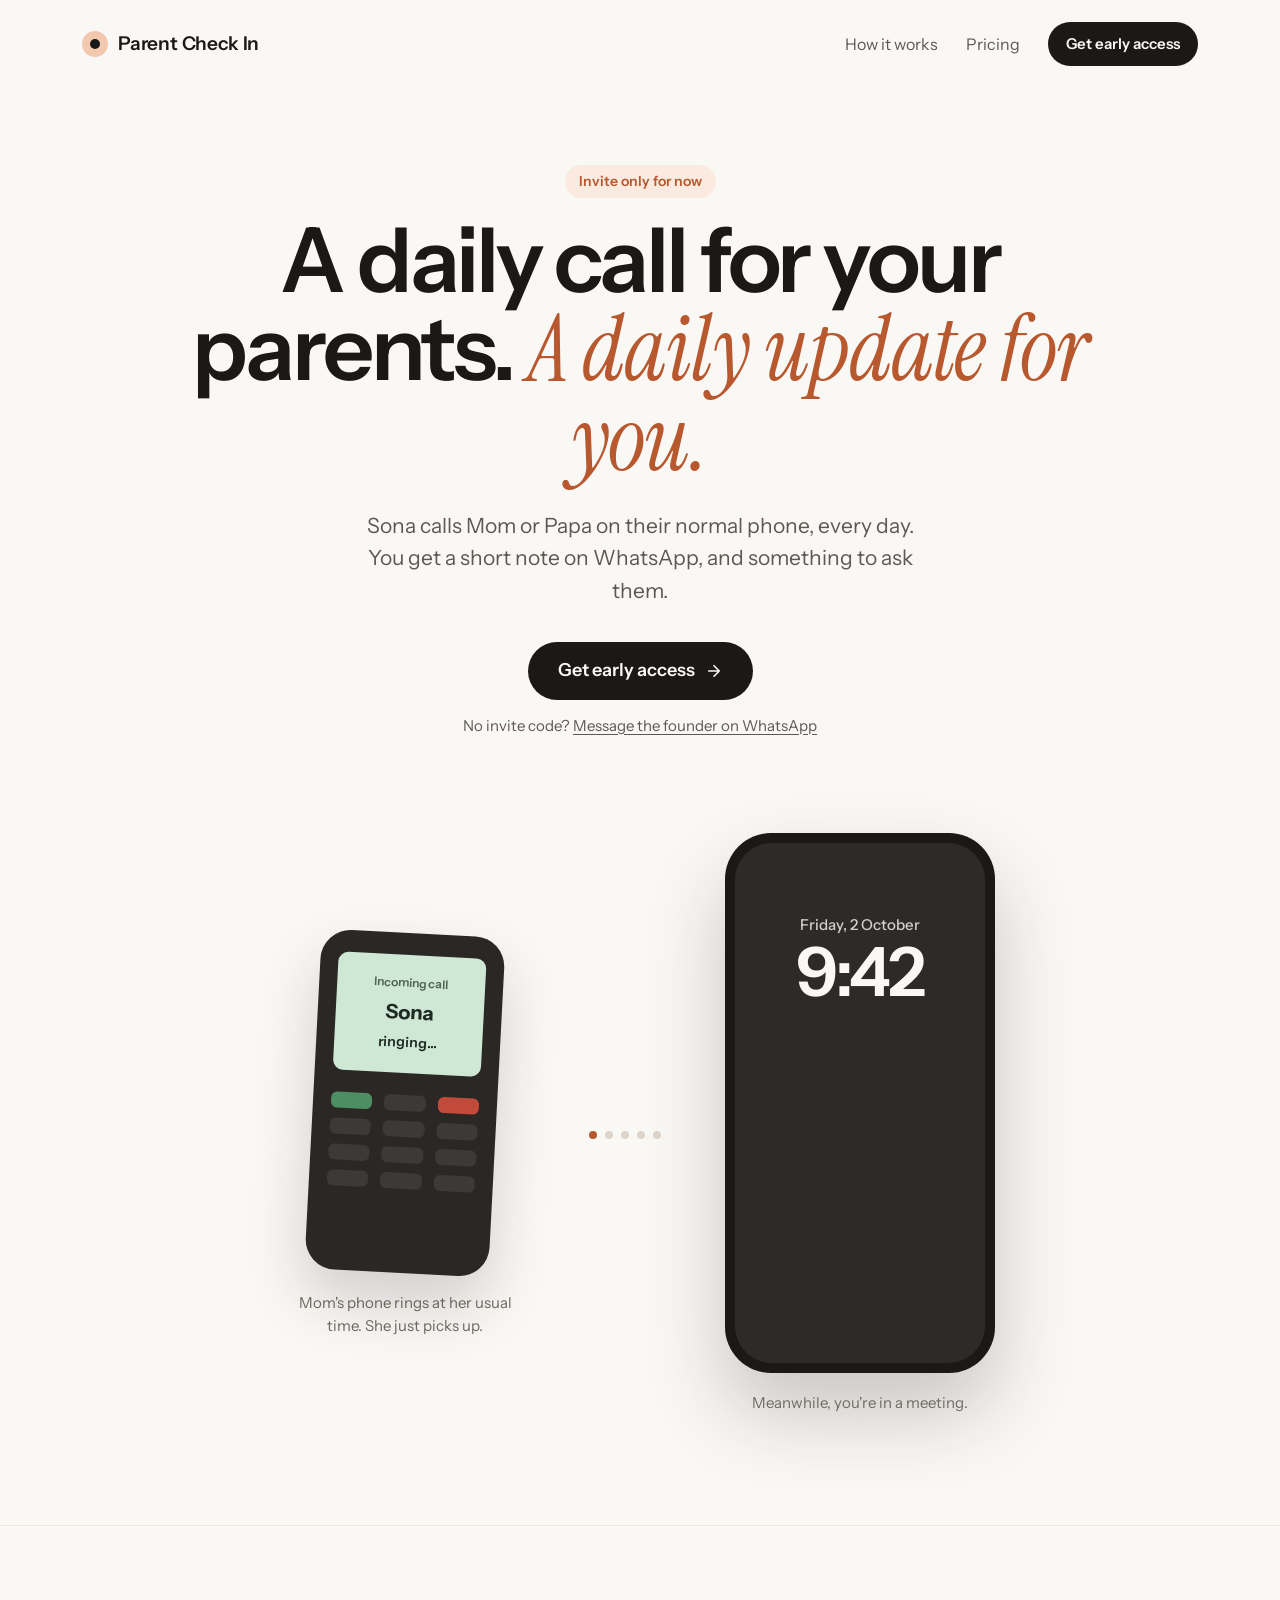
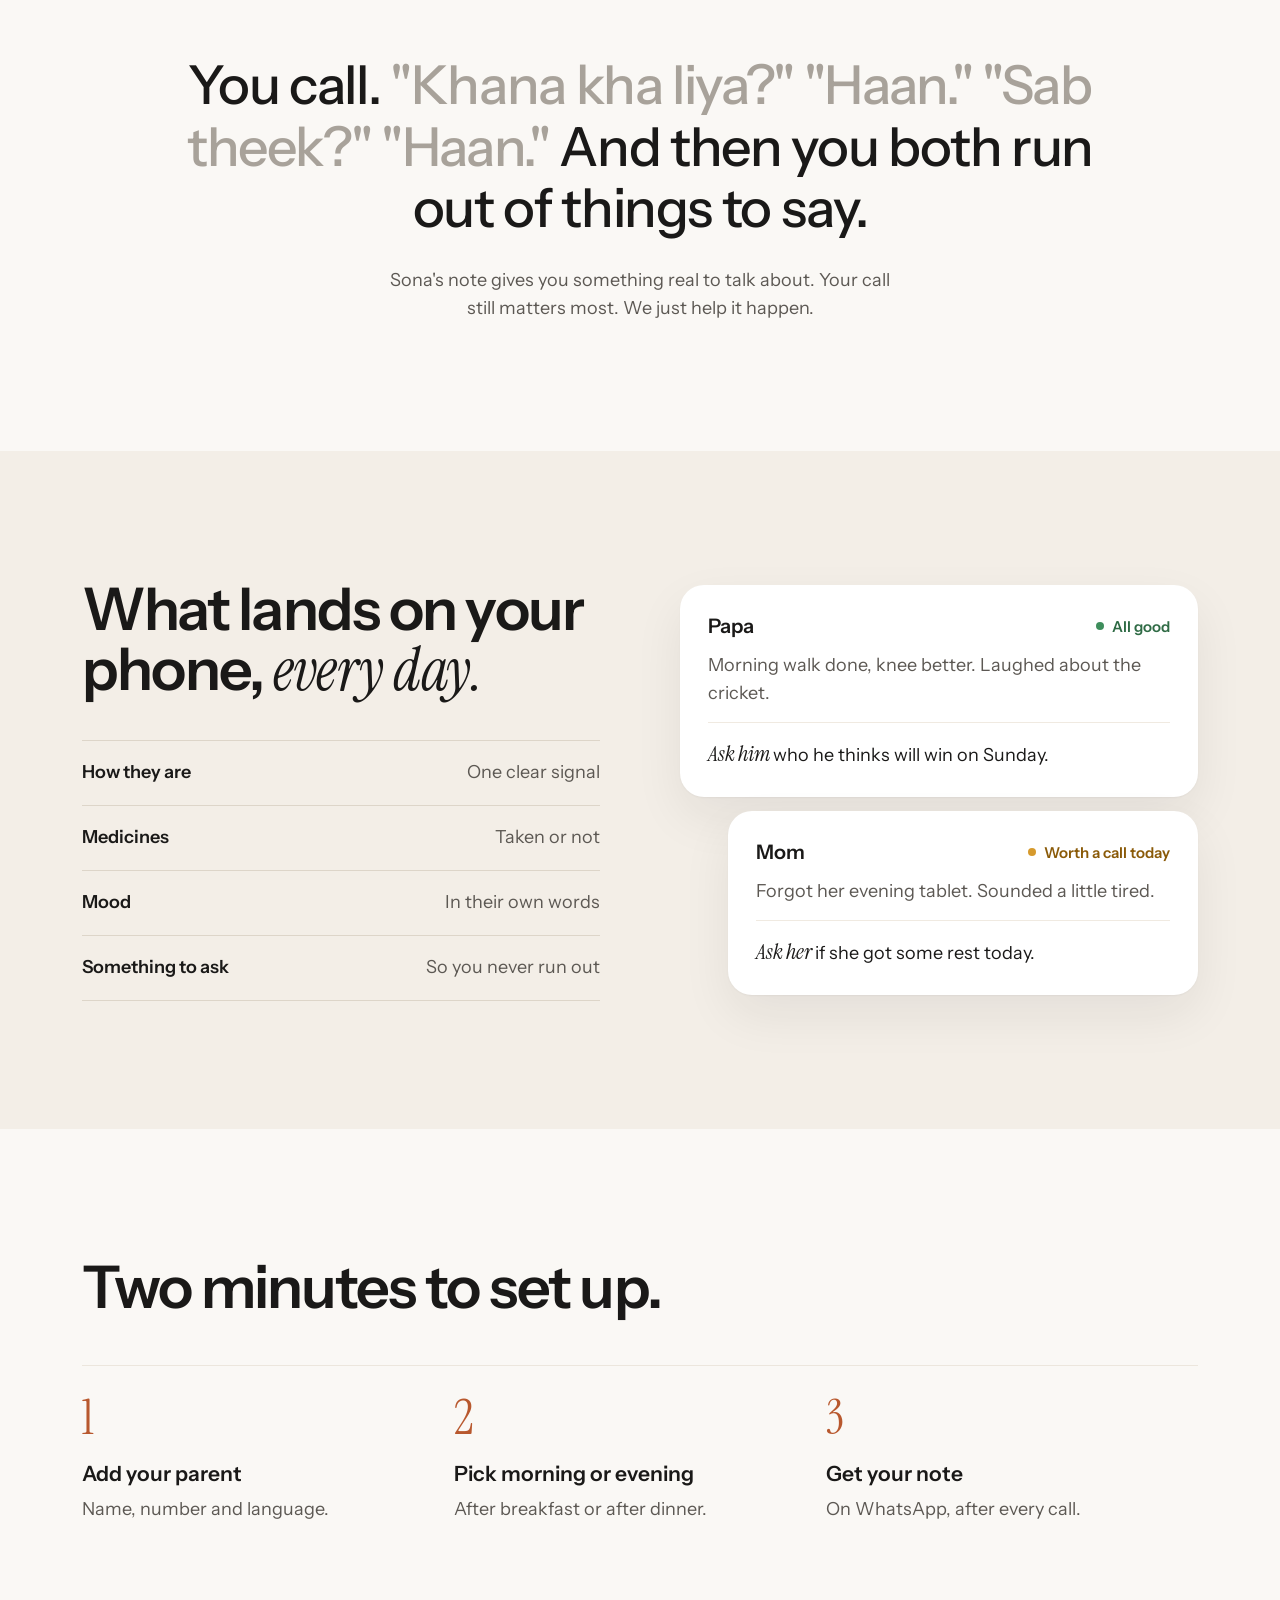
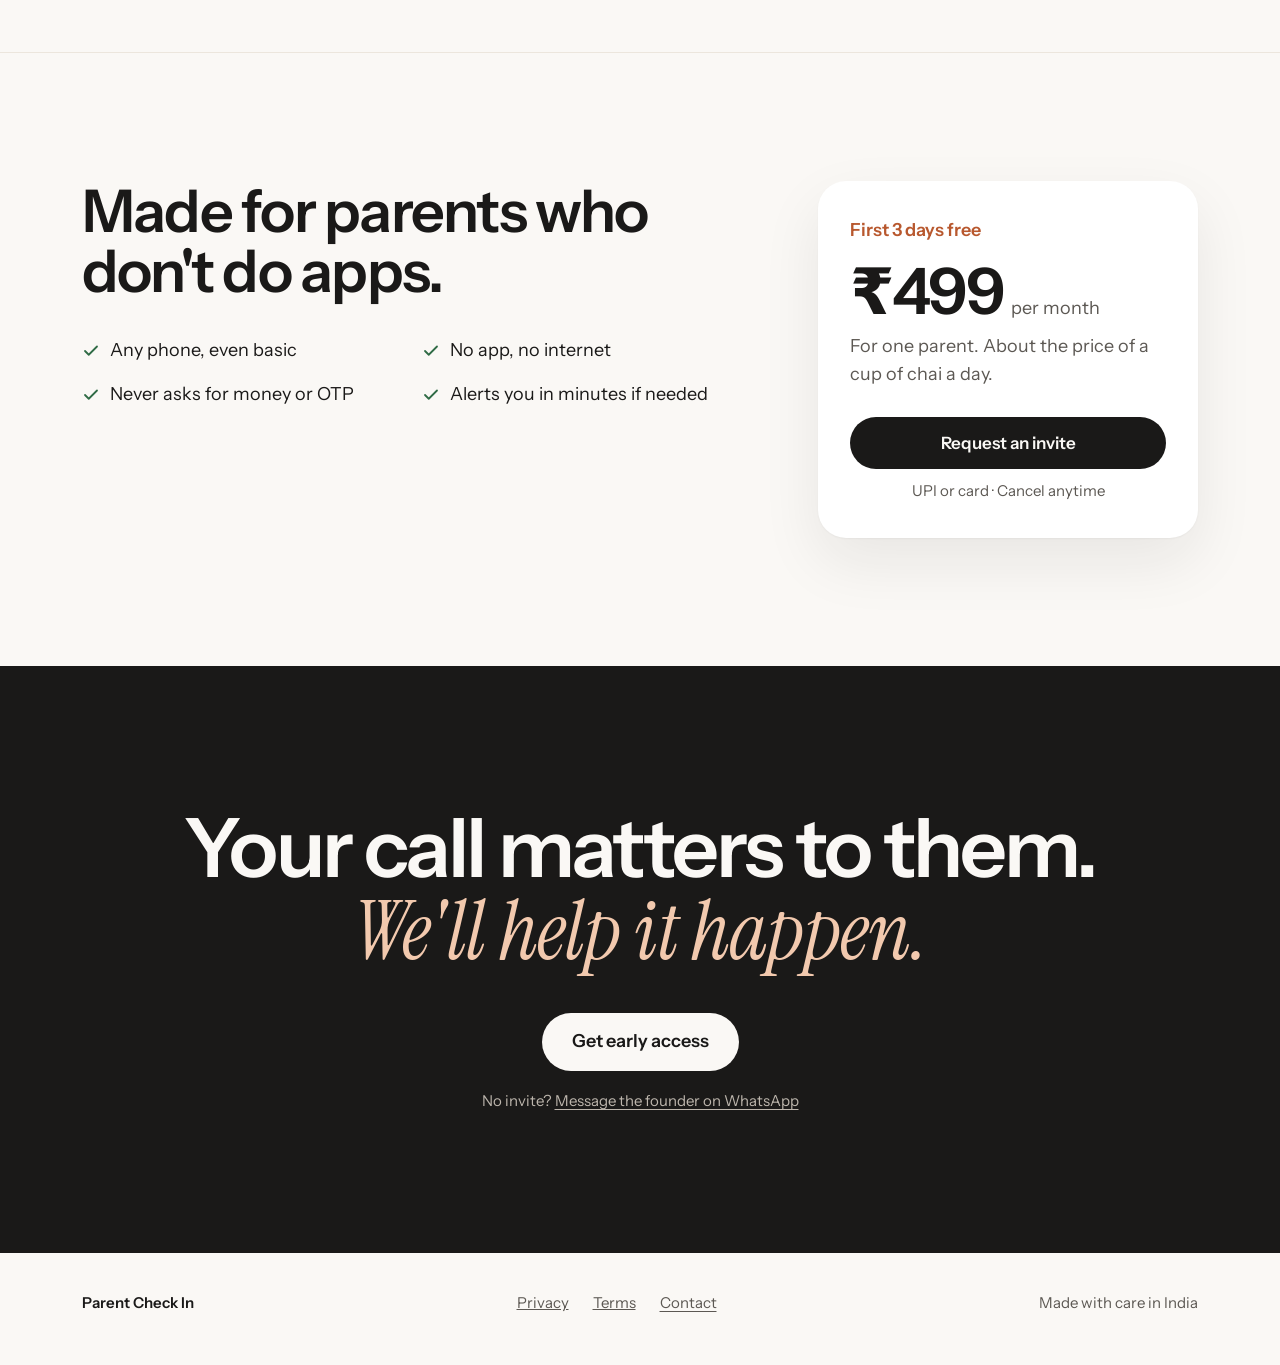
==== commit 4866bc93: "Add files via upload" ====
--- a/index.html
+++ b/index.html
@@ -194,9 +194,10 @@
   <div class="step" data-step="form" hidden>
     <p class="pill pill-green">Code accepted</p>
     <h3>Tell us a little about you.</h3>
-    <form id="accessForm" name="early-access" method="POST">
+    <form id="accessForm" name="early-access" method="POST" data-netlify="true" netlify-honeypot="bot-field">
+      <input type="hidden" name="form-name" value="early-access">
       <input type="hidden" name="invite-code" id="inviteCodeField">
-      <p hidden><label>Leave this empty <input name="_gotcha" tabindex="-1" autocomplete="off"></label></p>
+      <p hidden><label>Leave this empty <input name="bot-field"></label></p>
       <label for="fName">Your name</label>
       <input id="fName" name="name" type="text" autocomplete="name" required>
       <label for="fPhone">Your WhatsApp number</label>
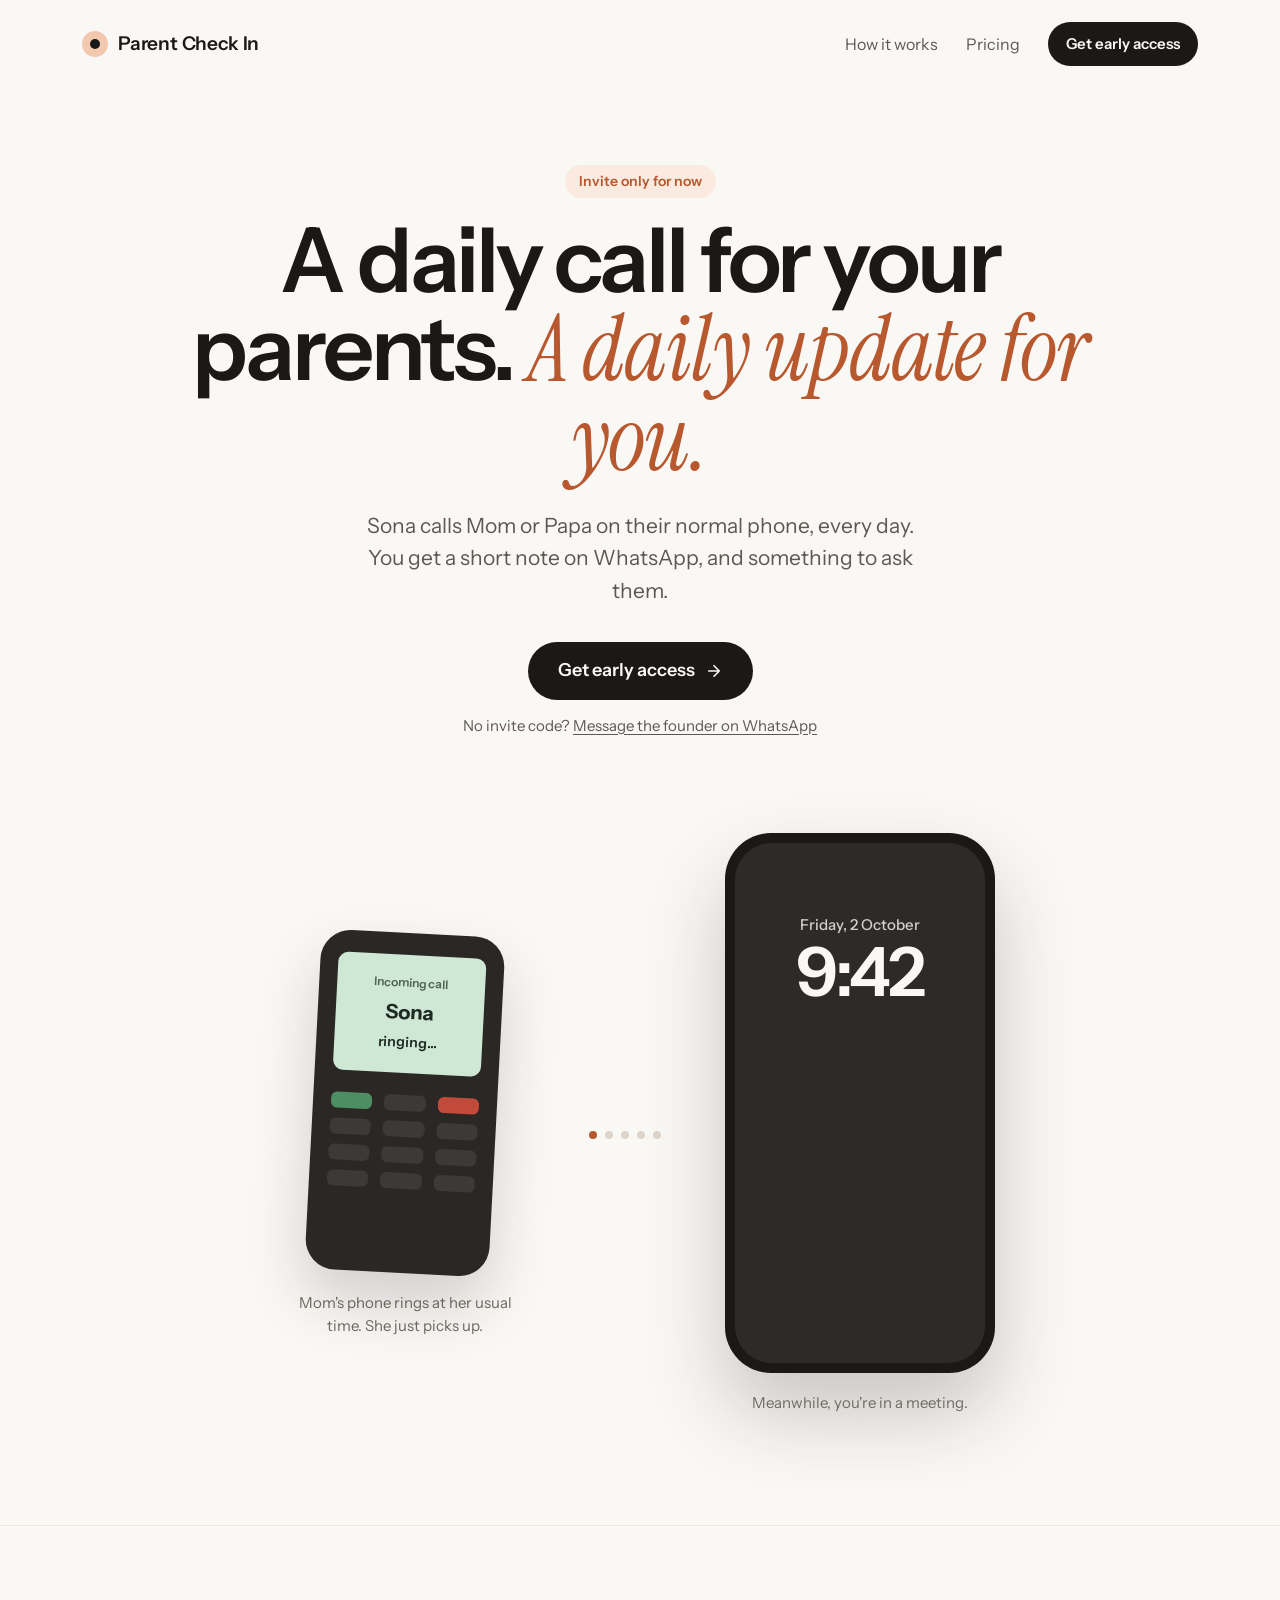
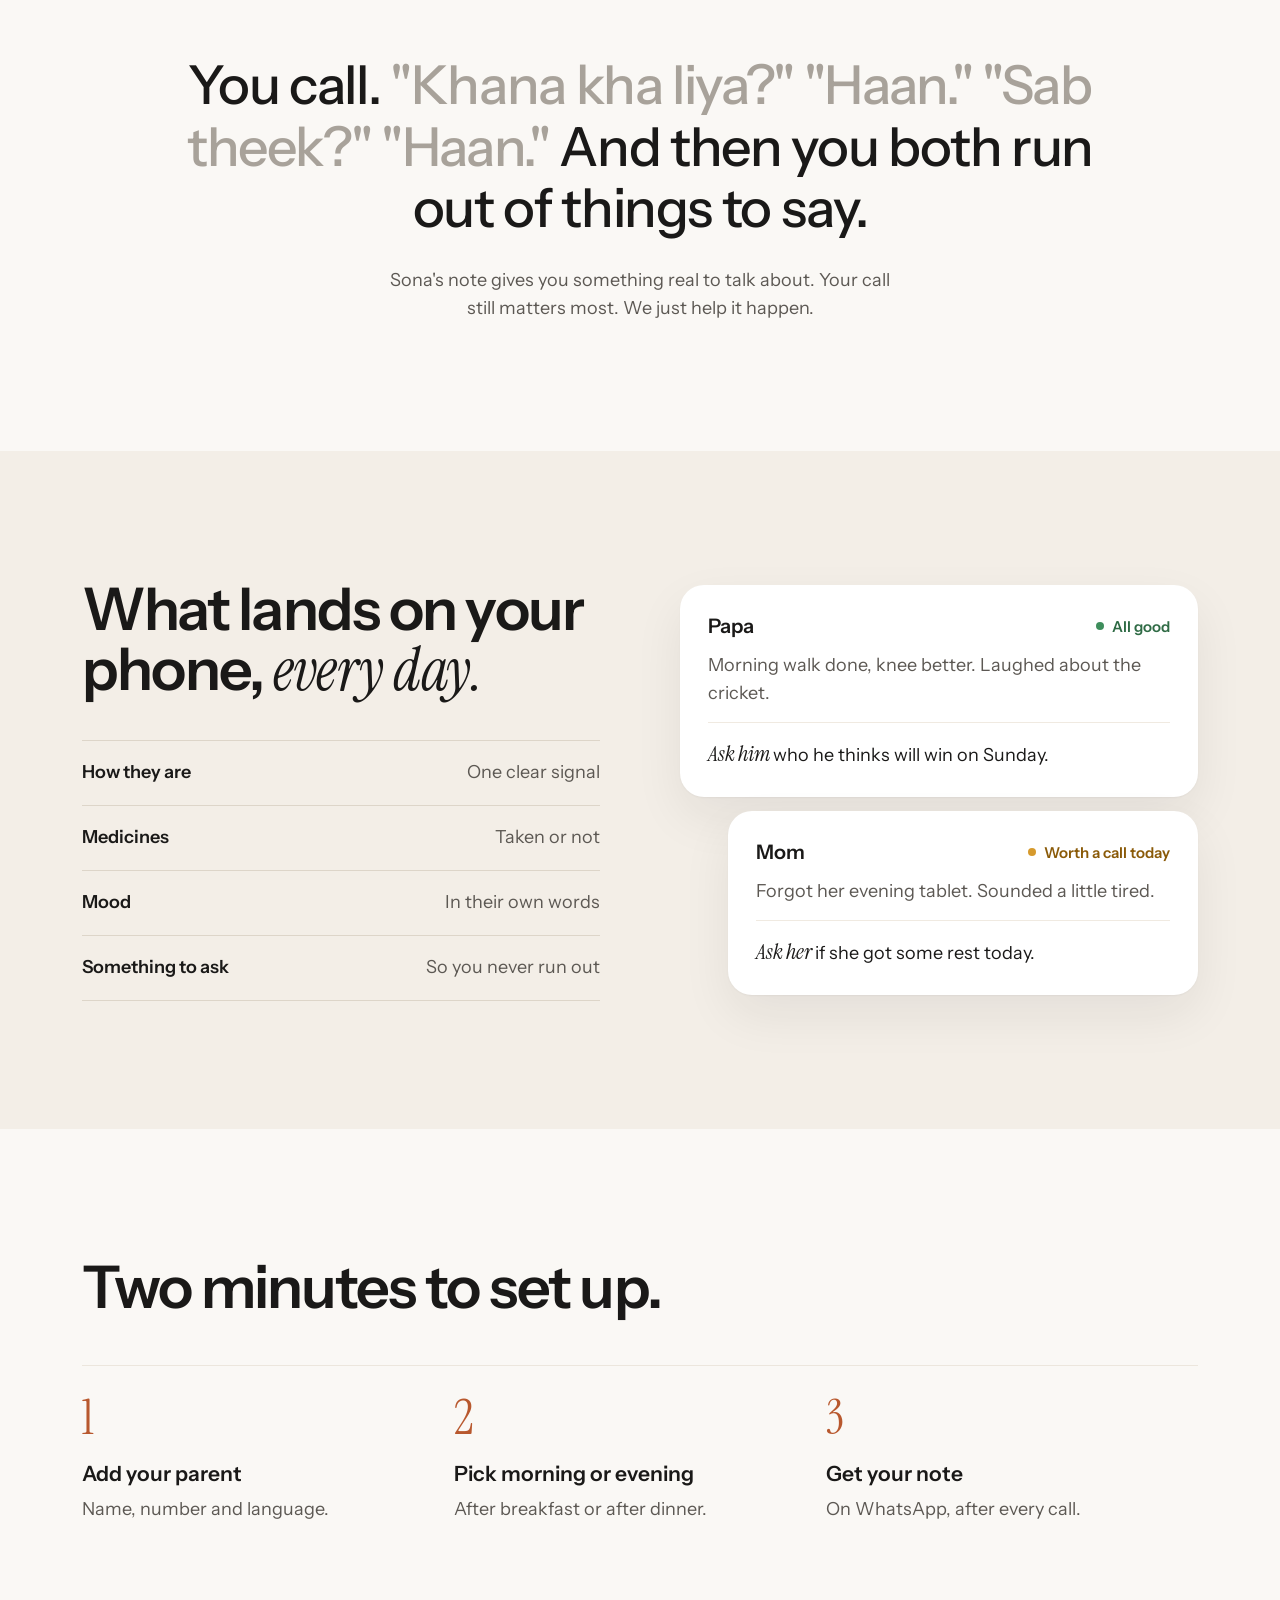
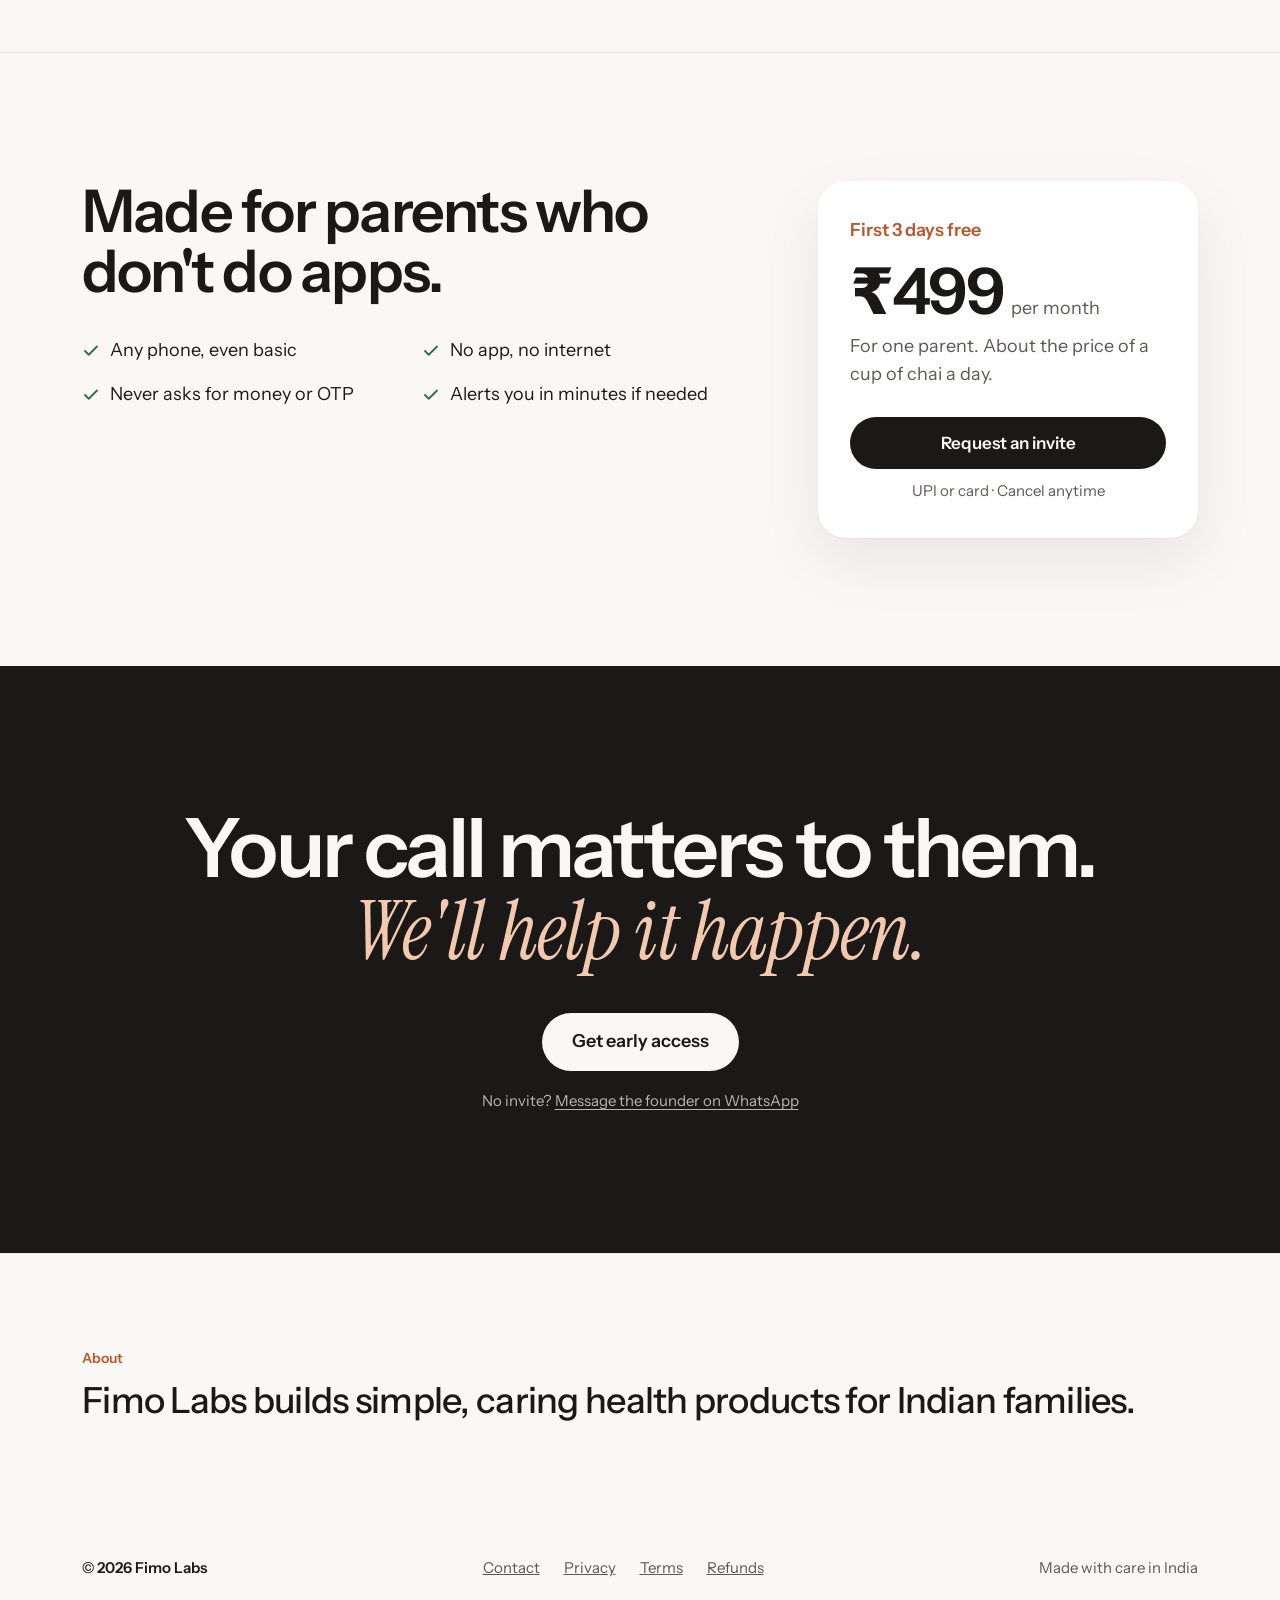
==== commit 9e8756dc: "Add About line, footer links, and contact, privacy, terms and refund pages - Homepage: short About l" ====
--- a/index.html
+++ b/index.html
@@ -10,7 +10,7 @@
   <link rel="preconnect" href="https://fonts.googleapis.com">
   <link rel="preconnect" href="https://fonts.gstatic.com" crossorigin>
   <link href="https://fonts.googleapis.com/css2?family=Instrument+Sans:wght@400;500;600;700&family=Instrument+Serif:ital@0;1&display=swap" rel="stylesheet">
-  <link rel="stylesheet" href="styles.css">
+  <link rel="stylesheet" href="checkin.css">
 </head>
 <body>
 
@@ -158,14 +158,20 @@
       <p class="small dark-muted">No invite? <a class="founder-link light" href="#" target="_blank" rel="noopener">Message the founder on WhatsApp</a></p>
     </div>
   </section>
+  <section class="band-line about">
+    <div class="wrap about-inner">
+      <p class="about-line"><span class="about-label">About</span>Fimo Labs builds simple, caring health products for Indian families.</p>
+    </div>
+  </section>
 </main>
 
 <footer class="wrap footer">
-  <span class="strong">Parent Check In</span>
+  <span class="strong">© 2026 Fimo Labs</span>
   <nav aria-label="Footer">
-    <a href="#">Privacy</a>
-    <a href="#">Terms</a>
-    <a class="founder-link" href="#" target="_blank" rel="noopener">Contact</a>
+    <a href="/contact">Contact</a>
+    <a href="/privacy">Privacy</a>
+    <a href="/terms">Terms</a>
+    <a href="/refunds">Refunds</a>
   </nav>
   <span class="muted">Made with care in India</span>
 </footer>
@@ -194,10 +200,9 @@
   <div class="step" data-step="form" hidden>
     <p class="pill pill-green">Code accepted</p>
     <h3>Tell us a little about you.</h3>
-    <form id="accessForm" name="early-access" method="POST" data-netlify="true" netlify-honeypot="bot-field">
-      <input type="hidden" name="form-name" value="early-access">
+    <form id="accessForm" name="early-access" method="POST">
       <input type="hidden" name="invite-code" id="inviteCodeField">
-      <p hidden><label>Leave this empty <input name="bot-field"></label></p>
+      <p hidden><label>Leave this empty <input name="_gotcha" tabindex="-1" autocomplete="off"></label></p>
       <label for="fName">Your name</label>
       <input id="fName" name="name" type="text" autocomplete="name" required>
       <label for="fPhone">Your WhatsApp number</label>
@@ -223,6 +228,6 @@
   </div>
 </dialog>
 
-<script src="script.js"></script>
+<script src="checkin.js"></script>
 </body>
 </html>
--- a/checkin.css
+++ b/checkin.css
@@ -0,0 +1,240 @@
+:root {
+  --bg: #FAF8F5;
+  --sand: #F3EEE7;
+  --ink: #1A1918;
+  --text-2: #5C5853;
+  --text-3: #6F6A63;
+  --line: #ECE6DD;
+  --line-2: #DDD5C9;
+  --accent: #B8582E;
+  --peach: #F2C9AE;
+  --peach-soft: #FBEADF;
+  --good: #2F6B45;
+  --good-dot: #3E8E5C;
+  --amber: #8A5A08;
+  --amber-dot: #D69A2D;
+  --white: #FFFFFF;
+  --sans: 'Instrument Sans', system-ui, -apple-system, sans-serif;
+  --serif: 'Instrument Serif', Georgia, serif;
+}
+
+* { box-sizing: border-box; }
+html { scroll-behavior: smooth; }
+body {
+  margin: 0;
+  background: var(--bg);
+  color: var(--ink);
+  font-family: var(--sans);
+  font-size: 18px;
+  line-height: 1.55;
+  -webkit-font-smoothing: antialiased;
+  overflow-x: hidden;
+}
+a { color: inherit; }
+em { font-family: var(--serif); font-style: italic; font-weight: 400; letter-spacing: -0.01em; }
+h1, h2, h3 { margin: 0; font-weight: 600; letter-spacing: -0.03em; }
+p { margin: 0; }
+
+.wrap { max-width: 1180px; margin: 0 auto; padding-left: clamp(20px, 4vw, 32px); padding-right: clamp(20px, 4vw, 32px); }
+.narrow { max-width: 980px; }
+.center { text-align: center; }
+.muted { color: var(--text-2); }
+.small { font-size: 15px; }
+.strong { font-weight: 600; }
+.accent { color: var(--accent); }
+
+/* Buttons */
+.btn {
+  appearance: none; border: 0; cursor: pointer; text-decoration: none;
+  display: inline-flex; align-items: center; justify-content: center; gap: 10px;
+  background: var(--ink); color: var(--bg);
+  font: inherit; font-weight: 600; font-size: 17px;
+  min-height: 52px; padding: 0 24px; border-radius: 999px;
+  transition: transform 150ms ease, background 150ms ease;
+}
+.btn:hover { background: #33302D; }
+.btn:active { transform: scale(0.98); }
+.btn:focus-visible, .nav-link:focus-visible, input:focus-visible, select:focus-visible, a:focus-visible { outline: 3px solid var(--accent); outline-offset: 3px; }
+.btn-small { min-height: 44px; font-size: 15px; padding: 0 18px; }
+.btn-big { min-height: 58px; font-size: 18px; padding: 0 30px; }
+.btn-block { width: 100%; }
+.btn-light { background: var(--bg); color: var(--ink); }
+.btn-light:hover { background: #FFFFFF; }
+.btn-outline { background: transparent; color: var(--ink); border: 1.5px solid var(--ink); }
+.btn-outline:hover { background: var(--sand); }
+
+.pill { display: inline-block; font-size: 14px; font-weight: 600; color: var(--accent); background: var(--peach-soft); padding: 6px 14px; border-radius: 999px; }
+.pill-green { color: var(--good); background: #E3F0E7; }
+.step .pill { align-self: flex-start; }
+
+/* Nav */
+.nav { display: flex; flex-wrap: wrap; align-items: center; justify-content: space-between; gap: 12px 24px; padding-top: 22px; padding-bottom: 22px; }
+.nav nav { display: flex; flex-wrap: wrap; align-items: center; gap: 8px 28px; }
+.nav-link { color: var(--text-2); text-decoration: none; font-size: 16px; }
+.nav-link:hover { color: var(--ink); }
+.brand { display: flex; align-items: center; gap: 10px; text-decoration: none; font-weight: 600; font-size: 19px; letter-spacing: -0.01em; }
+.brand-mark, .app-icon { width: 26px; height: 26px; border-radius: 999px; background: var(--peach); display: inline-flex; align-items: center; justify-content: center; flex-shrink: 0; }
+.brand-mark span, .app-icon span { width: 10px; height: 10px; border-radius: 999px; background: var(--ink); }
+
+/* Hero */
+.hero { text-align: center; padding-top: clamp(32px, 6vw, 80px); padding-bottom: clamp(48px, 7vw, 88px); }
+.hero h1 { margin: 18px auto 0; font-size: clamp(42px, 7vw, 96px); line-height: 0.98; letter-spacing: -0.035em; max-width: 980px; }
+.hero h1 em { color: var(--accent); }
+.lead { margin: 26px auto 0; max-width: 560px; font-size: clamp(18px, 1.7vw, 21px); color: var(--text-2); }
+.hero-cta { margin-top: 34px; display: flex; flex-direction: column; align-items: center; gap: 14px; }
+.founder-link { text-underline-offset: 3px; }
+
+/* Demo */
+.demo { margin-top: clamp(56px, 8vw, 96px); display: flex; flex-wrap: wrap; justify-content: center; align-items: center; gap: 28px clamp(24px, 5vw, 72px); }
+.demo-side { margin: 0; display: flex; flex-direction: column; align-items: center; gap: 18px; }
+.demo-cap { font-size: 15px; color: var(--text-3); max-width: 240px; min-height: 46px; }
+
+.keypad { width: 184px; height: 340px; background: #2A2725; border-radius: 30px; padding: 22px 18px; box-shadow: 0 30px 60px rgba(26, 25, 24, 0.18); transition: transform 160ms ease-in-out; }
+.keypad-screen { height: 118px; border-radius: 10px; background: #CFE8D6; color: #1E2A22; display: flex; flex-direction: column; align-items: center; justify-content: center; gap: 4px; transition: background 400ms; }
+.kp-top { font-size: 12px; font-weight: 600; opacity: 0.7; }
+.kp-name { font-size: 20px; font-weight: 700; }
+.kp-bottom { font-size: 14px; font-weight: 600; font-variant-numeric: tabular-nums; }
+.keys { margin-top: 22px; display: grid; grid-template-columns: repeat(3, minmax(0, 1fr)); gap: 10px 12px; }
+.key { height: 16px; border-radius: 6px; background: #3D3936; }
+.key-green { background: #4E8E63; }
+.key-red { background: #C24A3A; }
+
+.dots { display: flex; gap: 8px; }
+.dot { width: 8px; height: 8px; border-radius: 999px; background: var(--line-2); transition: background 250ms; }
+.dot.on { background: var(--accent); }
+
+.phone { width: 270px; height: 540px; background: var(--ink); border-radius: 46px; padding: 10px; box-shadow: 0 40px 80px rgba(26, 25, 24, 0.22); }
+.phone-screen { position: relative; width: 100%; height: 100%; border-radius: 37px; overflow: hidden; background: #2E2A27; text-align: left; }
+.lock { position: absolute; inset: 0; display: flex; flex-direction: column; align-items: center; padding-top: 70px; color: var(--bg); transition: opacity 450ms; }
+.lock-date { font-size: 15px; font-weight: 500; opacity: 0.8; }
+.lock-time { font-size: 68px; font-weight: 600; letter-spacing: -0.04em; line-height: 1.05; }
+.notif { position: absolute; left: 10px; right: 10px; top: 210px; background: rgba(250, 248, 245, 0.94); color: var(--ink); border-radius: 20px; padding: 12px 14px; display: flex; gap: 10px; opacity: 0; transform: translateY(-24px); transition: transform 500ms cubic-bezier(0.2, 0.9, 0.3, 1.15), opacity 350ms; }
+.notif .app-icon { width: 34px; height: 34px; border-radius: 9px; }
+.notif-body { min-width: 0; font-size: 13px; line-height: 1.35; display: flex; flex-direction: column; gap: 2px; }
+.notif-head { display: flex; justify-content: space-between; font-size: 12px; color: var(--text-3); }
+.notif-head b { color: var(--ink); }
+.chat { position: absolute; inset: 0; background: var(--sand); display: flex; flex-direction: column; opacity: 0; transform: translateY(16px); transition: opacity 450ms, transform 450ms; }
+.chat-head { padding: 44px 16px 12px; background: var(--white); display: flex; align-items: center; gap: 10px; border-bottom: 1px solid #E8E1D7; font-size: 14px; font-weight: 600; }
+.chat-head .app-icon { width: 30px; height: 30px; }
+.chat-body { padding: 14px 12px; }
+.bubble { background: var(--white); border-radius: 6px 18px 18px 18px; padding: 12px 14px; box-shadow: 0 1px 1px rgba(0, 0, 0, 0.05); }
+.b-meta { font-size: 12px; color: var(--text-3); }
+.b-status { margin-top: 4px; font-size: 15px; font-weight: 700; color: var(--good); display: flex; align-items: center; gap: 6px; }
+.b-text { margin-top: 6px; font-size: 13px; line-height: 1.45; }
+.b-ask { margin-top: 10px; font-size: 13px; line-height: 1.4; background: var(--peach-soft); border-radius: 10px; padding: 8px 10px; }
+.b-time { margin-top: 6px; text-align: right; font-size: 11px; color: var(--text-3); }
+.sdot { width: 8px; height: 8px; border-radius: 999px; background: var(--good-dot); display: inline-block; }
+
+/* Sections */
+.band-line { border-top: 1px solid var(--line); }
+.band-sand { background: var(--sand); }
+.band-dark { background: var(--ink); color: var(--bg); }
+.section { padding-top: clamp(72px, 10vw, 128px); padding-bottom: clamp(72px, 10vw, 128px); }
+.statement { padding-top: clamp(72px, 10vw, 140px); padding-bottom: clamp(72px, 10vw, 140px); }
+.big-quote { font-weight: 500; font-size: clamp(28px, 4.2vw, 56px); line-height: 1.15; letter-spacing: -0.025em; }
+.faded { color: #A8A29A; }
+.sub { margin: 28px auto 0; max-width: 520px; }
+h2 { font-size: clamp(34px, 4.6vw, 60px); line-height: 1.02; }
+
+.split { display: flex; flex-wrap: wrap; gap: 48px 80px; align-items: center; padding-top: clamp(72px, 10vw, 128px); padding-bottom: clamp(72px, 10vw, 128px); }
+.split.top { align-items: flex-start; }
+.col { flex: 1 1 400px; min-width: 0; }
+
+.spec { margin: 40px 0 0; }
+.spec div { display: flex; justify-content: space-between; gap: 24px; padding: 18px 0; border-top: 1px solid var(--line-2); }
+.spec div:last-child { border-bottom: 1px solid var(--line-2); }
+.spec dt { font-weight: 600; }
+.spec dd { margin: 0; color: var(--text-2); text-align: right; }
+
+.notes { display: flex; flex-direction: column; gap: 14px; }
+.note { background: var(--white); border-radius: 24px; padding: 26px 28px; box-shadow: 0 1px 2px rgba(26, 25, 24, 0.04), 0 20px 50px rgba(26, 25, 24, 0.07); }
+.note.offset { margin-left: clamp(0px, 4vw, 48px); }
+.note-head { display: flex; justify-content: space-between; align-items: center; gap: 12px; flex-wrap: wrap; }
+.note-name { font-weight: 600; font-size: 20px; }
+.note p.muted { margin-top: 10px; }
+.note-ask { margin-top: 14px; padding-top: 14px; border-top: 1px solid #F0EAE1; }
+.note-ask em { font-size: 22px; }
+.status { display: inline-flex; align-items: center; gap: 8px; font-size: 15px; font-weight: 600; }
+.status.good { color: var(--good); }
+.status.amber { color: var(--amber); }
+.status.amber .sdot { background: var(--amber-dot); }
+
+.steps { list-style: none; margin: 48px 0 0; padding: 0; display: flex; flex-wrap: wrap; border-top: 1px solid var(--line); }
+.steps li { flex: 1 1 260px; min-width: 0; padding: 28px 28px 0 0; }
+.num { display: block; font-family: var(--serif); font-size: 48px; line-height: 1; color: var(--accent); }
+.step-title { margin-top: 16px; font-weight: 600; font-size: 21px; }
+.steps .muted { margin-top: 6px; }
+
+.checks { list-style: none; margin: 36px 0 0; padding: 0; display: grid; grid-template-columns: repeat(2, minmax(0, 1fr)); gap: 16px 24px; }
+.checks li { display: flex; gap: 10px; align-items: center; }
+.checks li::before { content: ""; width: 18px; height: 18px; flex-shrink: 0; background: no-repeat center / contain url("data:image/svg+xml,%3Csvg xmlns='http://www.w3.org/2000/svg' viewBox='0 0 24 24' fill='none' stroke='%232F6B45' stroke-width='2.4' stroke-linecap='round' stroke-linejoin='round'%3E%3Cpath d='M20 6 9 17l-5-5'/%3E%3C/svg%3E"); }
+
+.price-card { flex: 0 1 380px; min-width: 0; background: var(--white); border-radius: 28px; padding: 36px 32px; box-shadow: 0 1px 2px rgba(26, 25, 24, 0.04), 0 24px 60px rgba(26, 25, 24, 0.08); display: flex; flex-direction: column; gap: 10px; }
+.price { display: flex; align-items: baseline; gap: 8px; margin-top: 4px; }
+.price span:first-child { font-weight: 600; font-size: 64px; line-height: 1; letter-spacing: -0.04em; }
+.price-card .btn { margin-top: 18px; }
+
+.band-dark .wrap { padding-top: clamp(80px, 11vw, 150px); padding-bottom: clamp(80px, 11vw, 150px); }
+.final { font-size: clamp(38px, 6.4vw, 88px); line-height: 1; letter-spacing: -0.035em; }
+.final em { color: var(--peach); }
+.band-dark .btn { margin-top: 40px; }
+.dark-muted { margin-top: 18px; color: #BDB6AD; }
+
+.footer { display: flex; flex-wrap: wrap; justify-content: space-between; align-items: center; gap: 12px 24px; padding-top: 28px; padding-bottom: 40px; font-size: 15px; }
+.footer nav { display: flex; gap: 24px; }
+.footer nav a { color: var(--text-2); min-height: 44px; display: inline-flex; align-items: center; }
+
+/* Dialog */
+dialog { border: 0; padding: 0; border-radius: 28px; width: min(440px, calc(100vw - 32px)); max-height: calc(100vh - 32px); background: var(--bg); color: var(--ink); box-shadow: 0 40px 100px rgba(26, 25, 24, 0.3); }
+dialog::backdrop { background: rgba(26, 25, 24, 0.45); backdrop-filter: blur(2px); }
+.step { padding: 36px 28px 28px; display: flex; flex-direction: column; gap: 12px; }
+.step h3 { font-size: 30px; line-height: 1.1; margin-top: 6px; }
+.step form { display: flex; flex-direction: column; gap: 8px; margin-top: 8px; }
+.step label { font-weight: 600; font-size: 15px; margin-top: 6px; }
+.step input, .step select { height: 52px; border: 1.5px solid var(--line-2); border-radius: 14px; background: var(--white); padding: 0 16px; font: inherit; font-size: 17px; color: var(--ink); }
+.step .btn { margin-top: 10px; }
+.close { position: absolute; top: 14px; right: 14px; width: 44px; height: 44px; border: 0; border-radius: 999px; background: transparent; color: var(--text-2); cursor: pointer; display: flex; align-items: center; justify-content: center; }
+.close:hover { background: var(--sand); }
+.error { color: #A3262C; font-size: 15px; }
+.divider { display: flex; align-items: center; gap: 12px; color: var(--text-3); font-size: 14px; margin: 8px 0 2px; }
+.divider::before, .divider::after { content: ""; flex: 1; height: 1px; background: var(--line-2); }
+.done-mark { width: 60px; height: 60px; margin: 0 auto; border-radius: 999px; background: #E3F0E7; color: var(--good); display: flex; align-items: center; justify-content: center; }
+.step.center { align-items: stretch; }
+[hidden] { display: none !important; }
+
+@media (max-width: 520px) {
+  .checks { grid-template-columns: 1fr; }
+  .spec div { flex-direction: column; gap: 2px; }
+  .spec dd { text-align: left; }
+  .dots { transform: rotate(90deg); }
+}
+
+@media (prefers-reduced-motion: reduce) {
+  html { scroll-behavior: auto; }
+  *, *::before, *::after { transition: none !important; }
+}
+
+/* About */
+.about-inner { display: flex; flex-wrap: wrap; align-items: center; gap: 32px 64px; padding-top: clamp(56px, 8vw, 96px); padding-bottom: clamp(56px, 8vw, 96px); }
+.about-line { flex: 1 1 380px; min-width: 0; font-weight: 500; font-size: clamp(24px, 3vw, 36px); line-height: 1.2; letter-spacing: -0.02em; }
+.about-label { display: block; margin-bottom: 12px; font-size: 14px; font-weight: 600; letter-spacing: 0; color: var(--accent); }
+
+/* Footer: let links wrap on small screens */
+.footer nav { flex-wrap: wrap; gap: 0 24px; }
+
+/* Simple content pages */
+.doc { max-width: 760px; padding-top: clamp(32px, 6vw, 72px); padding-bottom: clamp(64px, 9vw, 112px); }
+.doc h1 { font-size: clamp(40px, 6vw, 72px); line-height: 1; letter-spacing: -0.035em; }
+.doc .updated { margin-top: 14px; font-size: 15px; color: var(--text-3); }
+.doc h2 { margin-top: 44px; font-size: clamp(24px, 3vw, 30px); line-height: 1.15; letter-spacing: -0.02em; }
+.doc p, .doc ul { margin: 14px 0 0; color: var(--text-2); }
+.doc ul { padding-left: 22px; }
+.doc li + li { margin-top: 6px; }
+.doc a { color: var(--accent); text-underline-offset: 3px; }
+.doc strong { color: var(--ink); }
+.callout { margin-top: 28px; background: var(--peach-soft); border-radius: 18px; padding: 18px 22px; color: var(--ink); }
+.contact-list { margin-top: 36px; display: grid; gap: 14px; }
+.contact-item { background: var(--white); border-radius: 20px; padding: 22px 24px; box-shadow: 0 1px 2px rgba(26, 25, 24, 0.04), 0 16px 40px rgba(26, 25, 24, 0.06); }
+.contact-item dt { font-size: 14px; font-weight: 600; color: var(--text-3); }
+.contact-item dd { margin: 6px 0 0; font-size: 20px; font-weight: 600; color: var(--ink); }
+.contact-item dd a { color: var(--ink); min-height: 44px; display: inline-flex; align-items: center; }
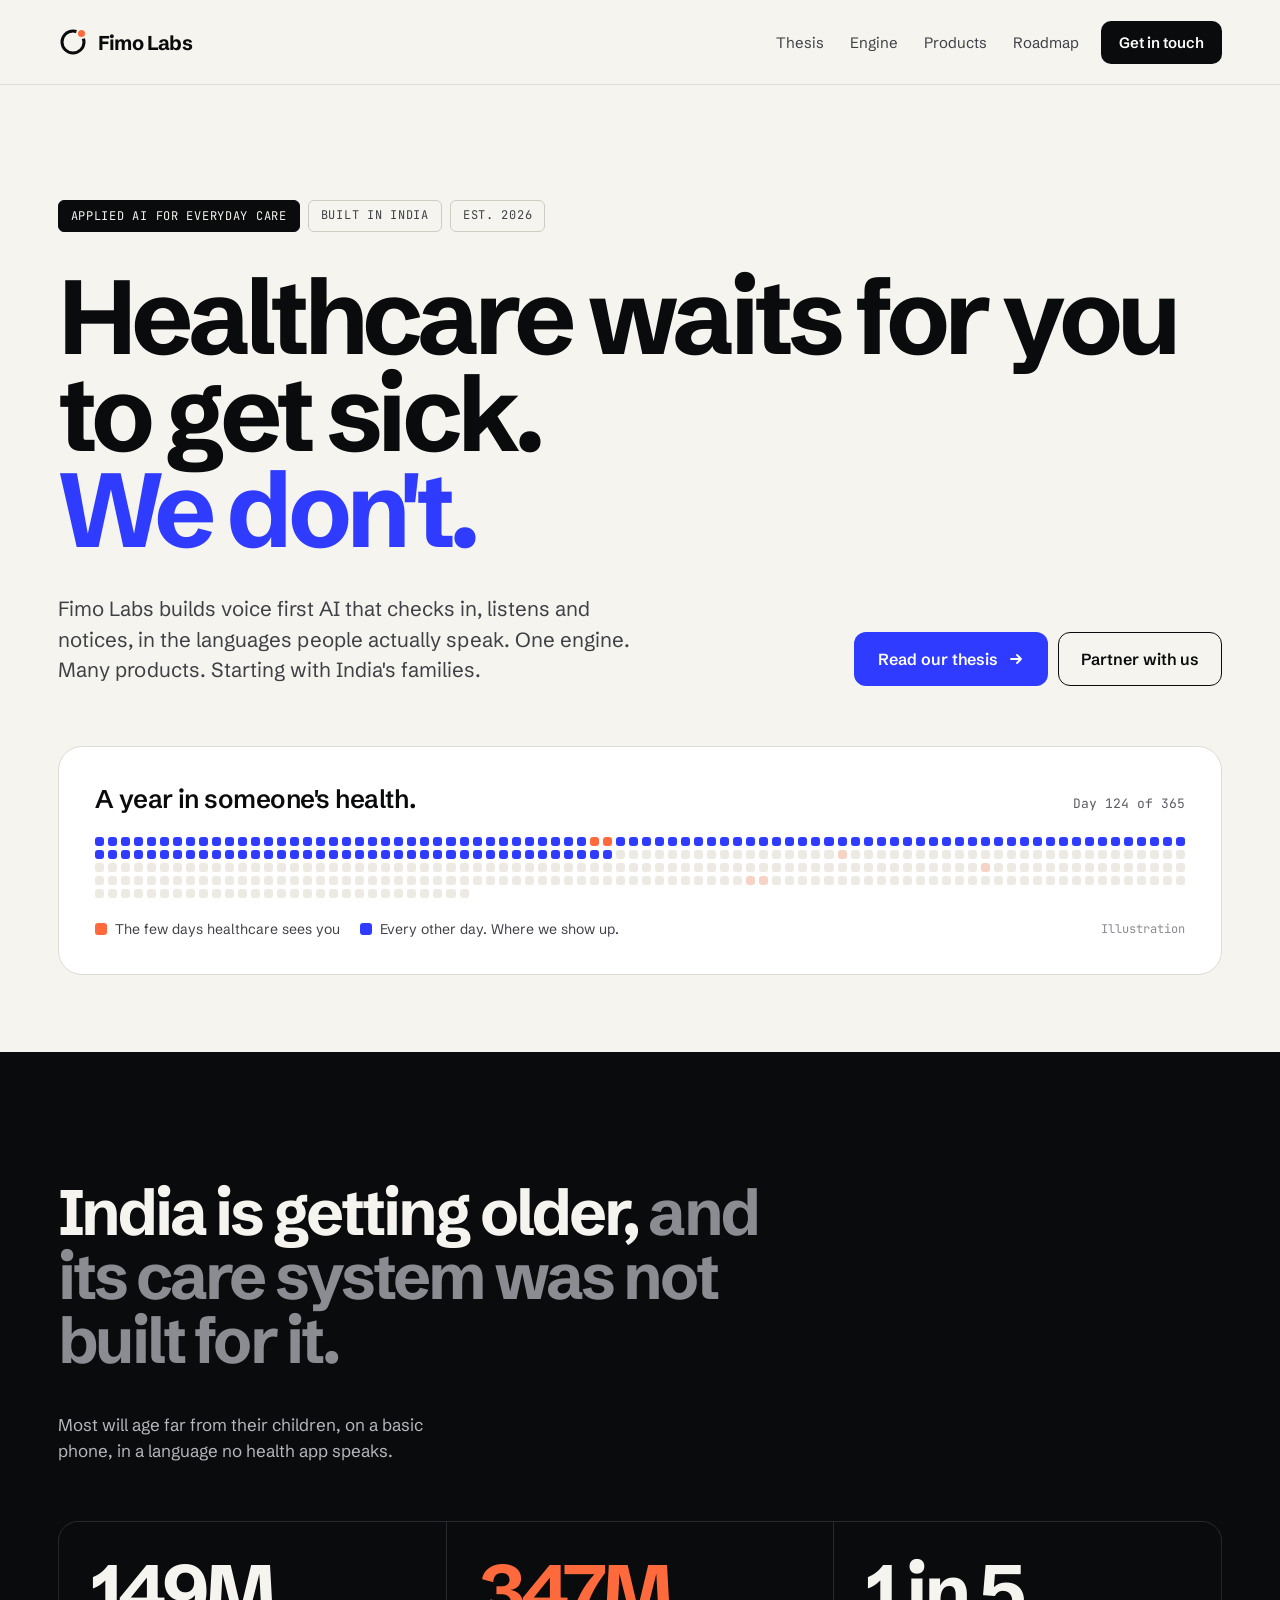
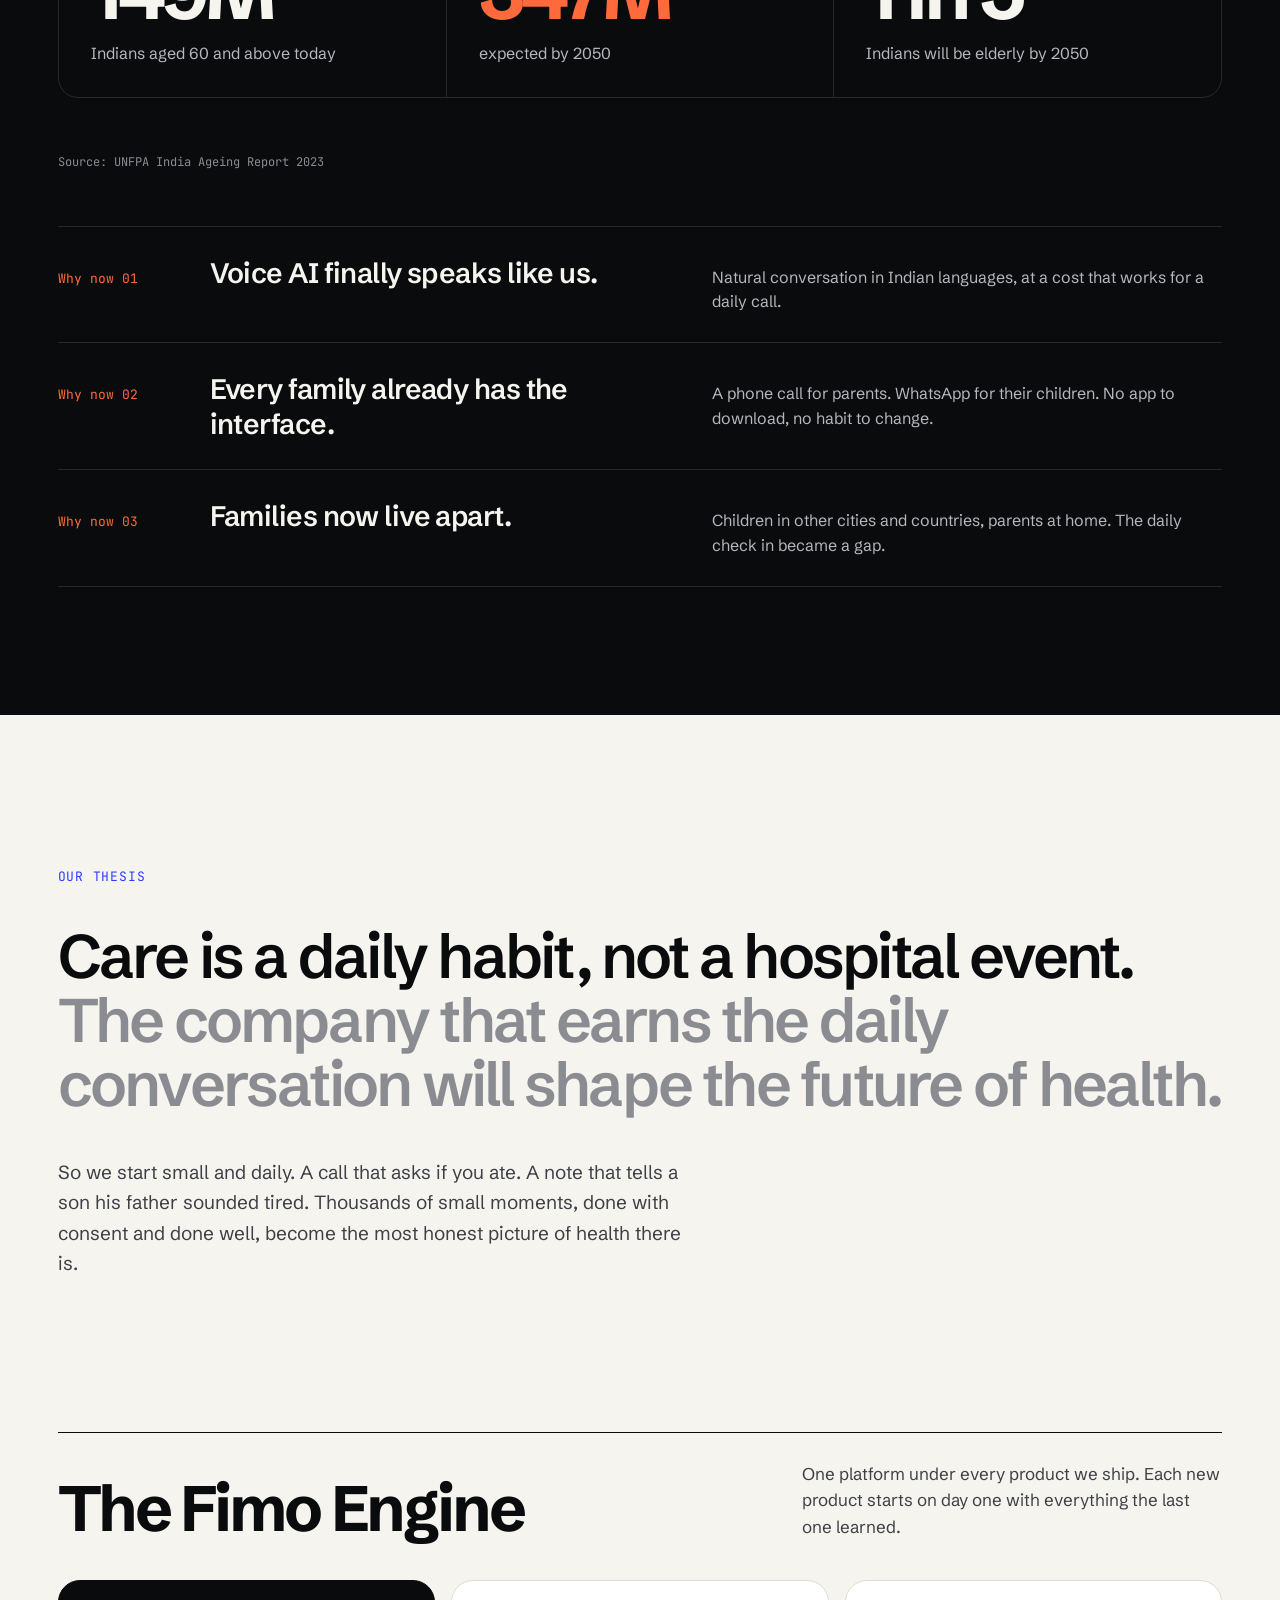
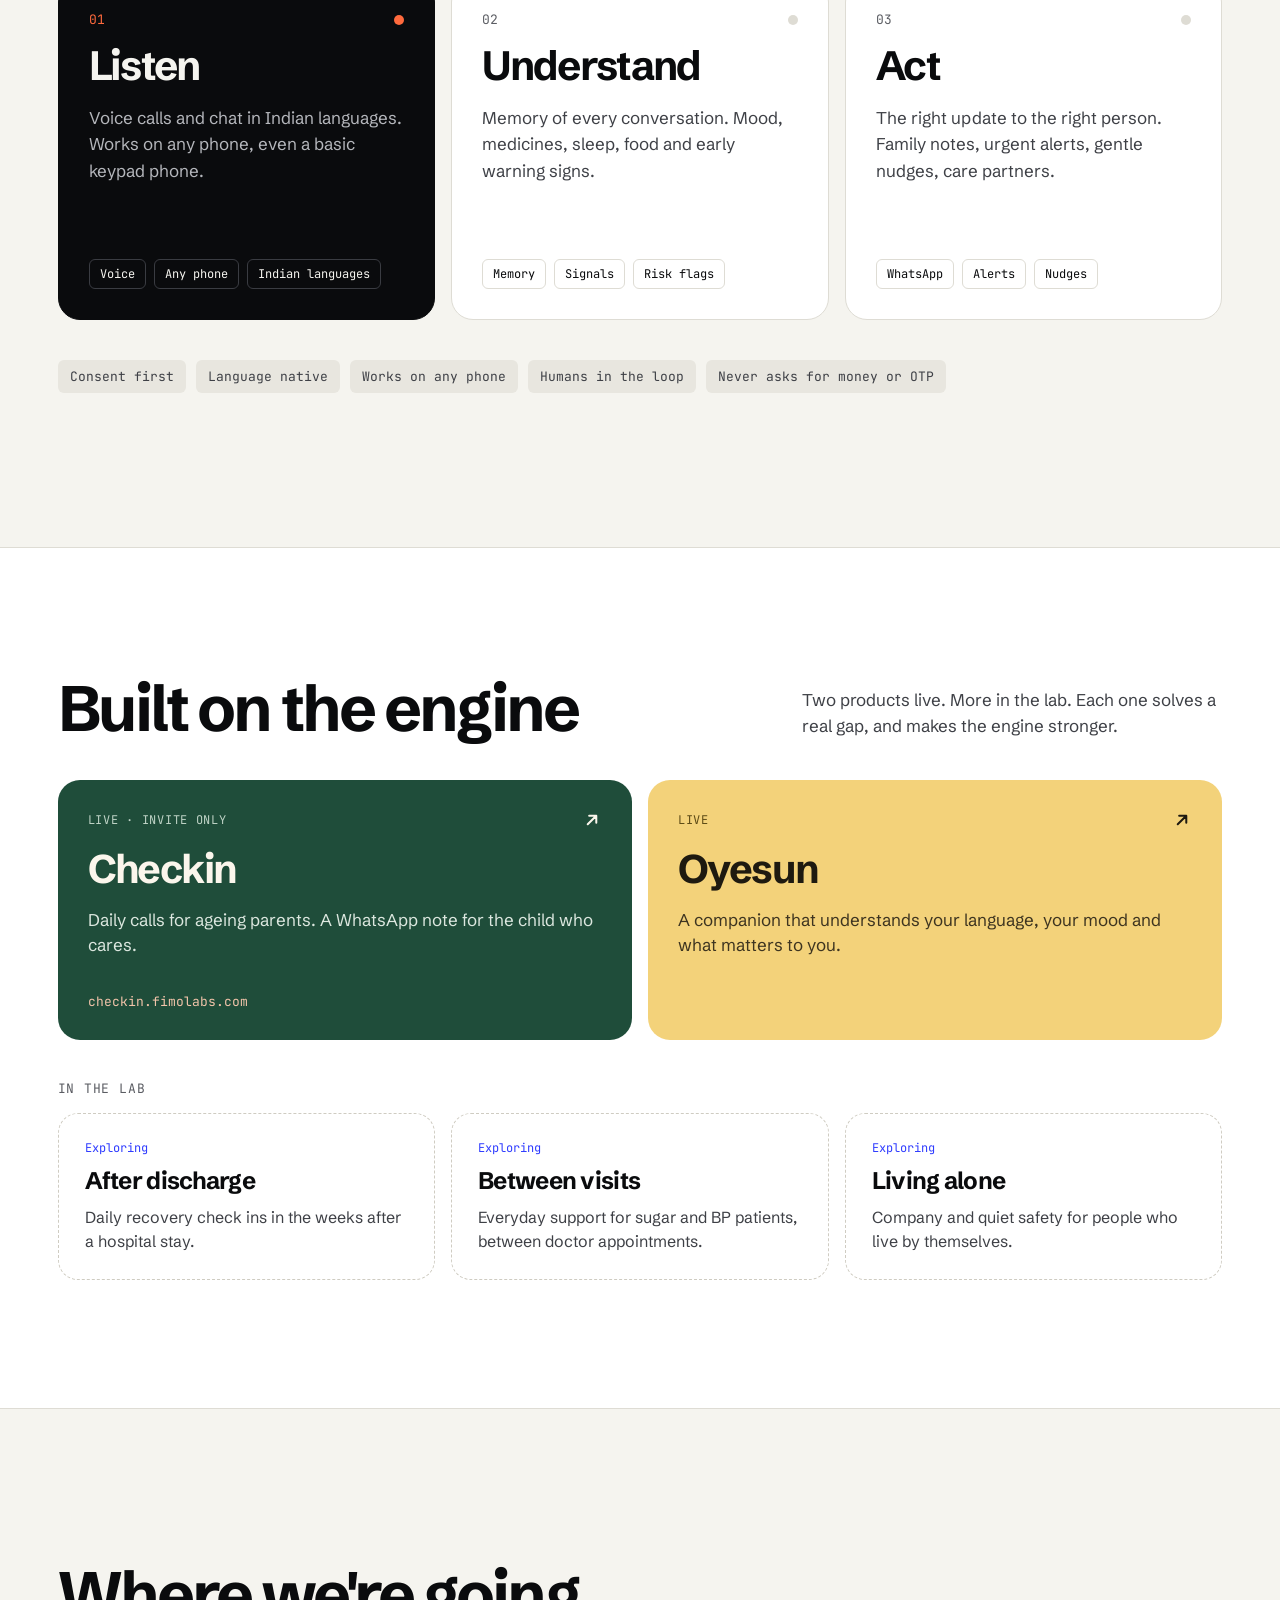
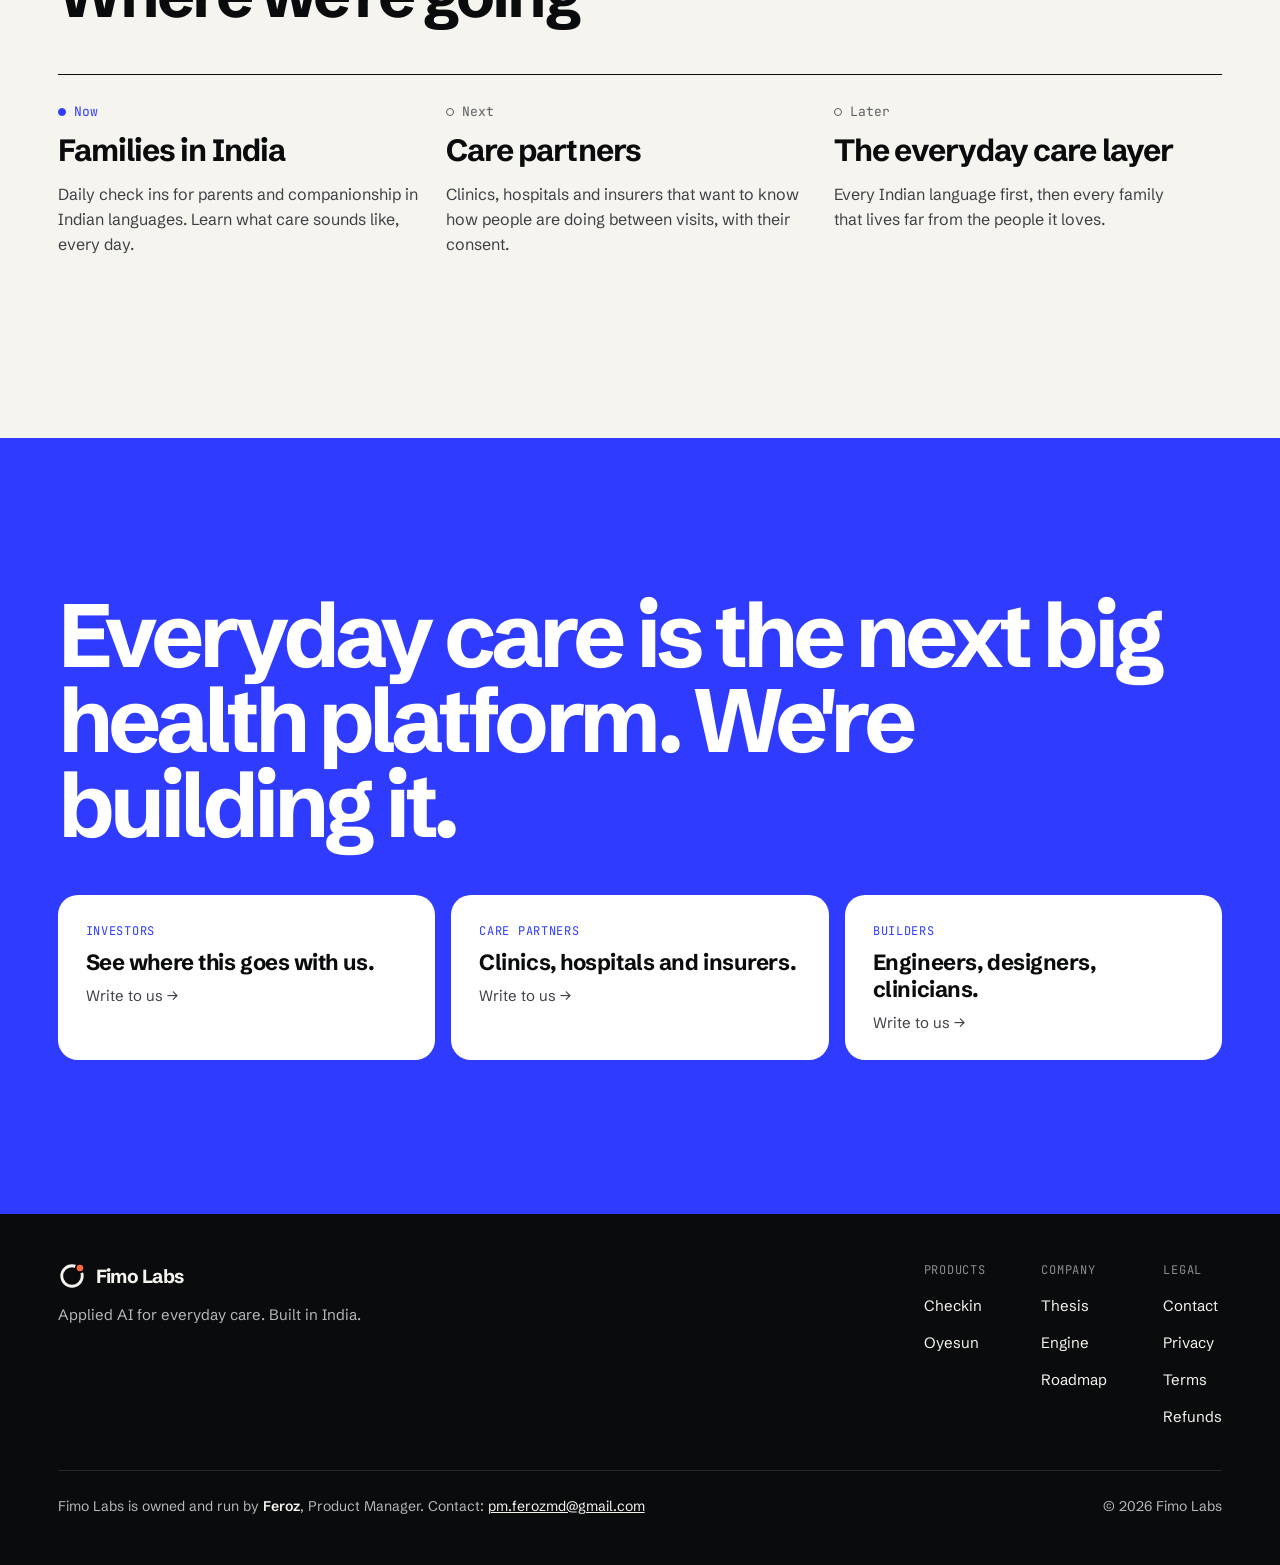
==== commit c21b6575: "Rebuild fimolabs.com as the Fimo Labs company site - New homepage from the Company design: hero with" ====
--- a/index.html
+++ b/index.html
@@ -3,231 +3,217 @@
 <head>
   <meta charset="utf-8">
   <meta name="viewport" content="width=device-width, initial-scale=1">
-  <title>Parent Check In · A daily call for your parents</title>
-  <meta name="description" content="Sona calls your Mom or Papa on their normal phone every day. You get a short note on WhatsApp, and something to ask them. Invite only.">
-  <meta property="og:title" content="Parent Check In">
-  <meta property="og:description" content="A daily call for your parents. A daily update for you.">
+  <title>Fimo Labs · Applied AI for everyday care</title>
+  <meta name="description" content="Fimo Labs builds voice first AI that checks in, listens and notices, in the languages people actually speak. Starting with India's families.">
+  <meta property="og:title" content="Fimo Labs · Applied AI for everyday care">
+  <meta property="og:description" content="Fimo Labs builds voice first AI that checks in, listens and notices, in the languages people actually speak. Starting with India's families.">
+  <link rel="icon" href="/favicon.svg" type="image/svg+xml">
   <link rel="preconnect" href="https://fonts.googleapis.com">
   <link rel="preconnect" href="https://fonts.gstatic.com" crossorigin>
-  <link href="https://fonts.googleapis.com/css2?family=Instrument+Sans:wght@400;500;600;700&family=Instrument+Serif:ital@0;1&display=swap" rel="stylesheet">
-  <link rel="stylesheet" href="checkin.css">
+  <link href="https://fonts.googleapis.com/css2?family=Schibsted+Grotesk:wght@400;500;600;700;800&family=JetBrains+Mono:wght@400;500&display=swap" rel="stylesheet">
+  <link rel="stylesheet" href="/site.css">
 </head>
 <body>
-
-<header class="wrap nav">
-  <a class="brand" href="#top"><span class="brand-mark" aria-hidden="true"><span></span></span>Parent Check In</a>
-  <nav aria-label="Main">
-    <a class="nav-link" href="#how">How it works</a>
-    <a class="nav-link" href="#pricing">Pricing</a>
-    <button class="btn btn-small" type="button" data-open-access>Get early access</button>
+<header class="site-header">
+  <nav aria-label="Main" class="nav">
+    <a href="#top" class="brand">
+      <svg width="30" height="30" viewBox="0 0 30 30" aria-hidden="true"><circle cx="15" cy="15" r="11" fill="none" stroke="#0A0B0D" stroke-width="3"></circle><circle cx="23.5" cy="6.5" r="4.5" fill="#FF6A3D" stroke="#F5F4EF" stroke-width="2"></circle></svg>
+      <span>Fimo Labs</span>
+    </a>
+    <div class="nav-links">
+      <a href="#thesis">Thesis</a>
+      <a href="#engine">Engine</a>
+      <a href="#products">Products</a>
+      <a href="#roadmap">Roadmap</a>
+      <a href="#contact" class="nav-cta">Get in touch</a>
+    </div>
   </nav>
 </header>
-
-<main id="top">
-  <section class="wrap hero">
-    <p class="pill">Invite only for now</p>
-    <h1>A daily call for your parents. <em>A daily update for you.</em></h1>
-    <p class="lead">Sona calls Mom or Papa on their normal phone, every day. You get a short note on WhatsApp, and something to ask them.</p>
-    <div class="hero-cta">
-      <button class="btn btn-big" type="button" data-open-access>Get early access
-        <svg width="18" height="18" viewBox="0 0 24 24" fill="none" stroke="currentColor" stroke-width="2.2" stroke-linecap="round" stroke-linejoin="round" aria-hidden="true"><path d="M5 12h14M12 5l7 7-7 7"/></svg>
-      </button>
-      <span class="muted small">No invite code? <a class="founder-link" href="#" target="_blank" rel="noopener">Message the founder on WhatsApp</a></span>
-    </div>
-
-    <div class="demo" aria-label="Demo: Sona calls Mom, then your update arrives on WhatsApp">
-      <figure class="demo-side">
-        <div class="keypad" id="keypad" aria-hidden="true">
-          <div class="keypad-screen" id="kpScreen">
-            <span class="kp-top" id="kpTop">Incoming call</span>
-            <span class="kp-name">Sona</span>
-            <span class="kp-bottom" id="kpBottom">ringing...</span>
-          </div>
-          <div class="keys">
-            <span class="key key-green"></span><span class="key"></span><span class="key key-red"></span>
-            <span class="key"></span><span class="key"></span><span class="key"></span>
-            <span class="key"></span><span class="key"></span><span class="key"></span>
-            <span class="key"></span><span class="key"></span><span class="key"></span>
-          </div>
-        </div>
-        <figcaption class="demo-cap" id="leftCap">Mom's phone rings at her usual time. She just picks up.</figcaption>
-      </figure>
-
-      <div class="dots" aria-hidden="true"><span class="dot"></span><span class="dot"></span><span class="dot"></span><span class="dot"></span><span class="dot"></span></div>
-
-      <figure class="demo-side">
-        <div class="phone" aria-hidden="true">
-          <div class="phone-screen">
-            <div class="lock" id="lock">
-              <span class="lock-date">Friday, 2 October</span>
-              <span class="lock-time">9:42</span>
-            </div>
-            <div class="notif" id="notif">
-              <span class="app-icon"><span></span></span>
-              <span class="notif-body">
-                <span class="notif-head"><b>Sona · WhatsApp</b>now</span>
-                <span>Mom's update is here. All good. One thing to ask her today.</span>
-              </span>
-            </div>
-            <div class="chat" id="chat">
-              <div class="chat-head"><span class="app-icon round"><span></span></span>Sona · Parent Check In</div>
-              <div class="chat-body">
-                <div class="bubble">
-                  <p class="b-meta">Mom's morning call · 6 min</p>
-                  <p class="b-status"><span class="sdot"></span>All good</p>
-                  <p class="b-text">Had poha and chai. BP tablet taken. Happy and chatty.</p>
-                  <p class="b-ask"><b>Ask her:</b> How are the wedding sweets coming along?</p>
-                  <p class="b-time">9:42 AM</p>
-                </div>
-              </div>
-            </div>
-          </div>
-        </div>
-        <figcaption class="demo-cap" id="rightCap">Meanwhile, you're in a meeting.</figcaption>
-      </figure>
-    </div>
-  </section>
-
-  <section class="band-line">
-    <div class="wrap narrow center statement">
-      <p class="big-quote">You call. <span class="faded">"Khana kha liya?" "Haan." "Sab theek?" "Haan."</span> And then you both run out of things to say.</p>
-      <p class="muted sub">Sona's note gives you something real to talk about. Your call still matters most. We just help it happen.</p>
-    </div>
-  </section>
-
-  <section class="band-sand">
-    <div class="wrap split">
-      <div class="col">
-        <h2>What lands on your phone, <em>every day.</em></h2>
-        <dl class="spec">
-          <div><dt>How they are</dt><dd>One clear signal</dd></div>
-          <div><dt>Medicines</dt><dd>Taken or not</dd></div>
-          <div><dt>Mood</dt><dd>In their own words</dd></div>
-          <div><dt>Something to ask</dt><dd>So you never run out</dd></div>
-        </dl>
-      </div>
-      <div class="col notes">
-        <article class="note">
-          <div class="note-head"><span class="note-name">Papa</span><span class="status good"><span class="sdot"></span>All good</span></div>
-          <p class="muted">Morning walk done, knee better. Laughed about the cricket.</p>
-          <p class="note-ask"><em>Ask him</em> who he thinks will win on Sunday.</p>
-        </article>
-        <article class="note offset">
-          <div class="note-head"><span class="note-name">Mom</span><span class="status amber"><span class="sdot"></span>Worth a call today</span></div>
-          <p class="muted">Forgot her evening tablet. Sounded a little tired.</p>
-          <p class="note-ask"><em>Ask her</em> if she got some rest today.</p>
-        </article>
-      </div>
-    </div>
-  </section>
-
-  <section id="how" class="wrap section">
-    <h2>Two minutes to set up.</h2>
-    <ol class="steps">
-      <li><span class="num">1</span><p class="step-title">Add your parent</p><p class="muted">Name, number and language.</p></li>
-      <li><span class="num">2</span><p class="step-title">Pick morning or evening</p><p class="muted">After breakfast or after dinner.</p></li>
-      <li><span class="num">3</span><p class="step-title">Get your note</p><p class="muted">On WhatsApp, after every call.</p></li>
-    </ol>
-  </section>
-
-  <section id="pricing" class="band-line">
-    <div class="wrap split top">
-      <div class="col">
-        <h2>Made for parents who don't do apps.</h2>
-        <ul class="checks">
-          <li>Any phone, even basic</li>
-          <li>No app, no internet</li>
-          <li>Never asks for money or OTP</li>
-          <li>Alerts you in minutes if needed</li>
-        </ul>
-      </div>
-      <div class="price-card">
-        <p class="accent strong">First 3 days free</p>
-        <p class="price"><span>₹499</span><span class="muted">per month</span></p>
-        <p class="muted">For one parent. About the price of a cup of chai a day.</p>
-        <button class="btn btn-block" type="button" data-open-access>Request an invite</button>
-        <p class="muted small center">UPI or card · Cancel anytime</p>
-      </div>
-    </div>
-  </section>
-
-  <section class="band-dark">
-    <div class="wrap narrow center">
-      <h2 class="final">Your call matters to them. <em>We'll help it happen.</em></h2>
-      <button class="btn btn-light btn-big" type="button" data-open-access>Get early access</button>
-      <p class="small dark-muted">No invite? <a class="founder-link light" href="#" target="_blank" rel="noopener">Message the founder on WhatsApp</a></p>
-    </div>
-  </section>
-  <section class="band-line about">
-    <div class="wrap about-inner">
-      <p class="about-line"><span class="about-label">About</span>Fimo Labs builds simple, caring health products for Indian families.</p>
-    </div>
-  </section>
+<main>
+<section id="top" class="hero">
+  <div class="inner col gap36">
+    <div class="chips">
+      <span class="chip dark">Applied AI for everyday care</span>
+      <span class="chip">Built in India</span>
+      <span class="chip">Est. 2026</span>
+    </div>
+    <h1>Healthcare waits for you to get sick.<span class="blue block">We don't.</span></h1>
+    <div class="hero-row">
+      <p class="hero-lead">Fimo Labs builds voice first AI that checks in, listens and notices, in the languages people actually speak. One engine. Many products. Starting with India's families.</p>
+      <div class="hero-ctas">
+        <a href="#thesis" class="btn-blue">Read our thesis
+          <svg width="16" height="16" viewBox="0 0 16 16" aria-hidden="true"><path d="M3 8h10M9 4l4 4l-4 4" fill="none" stroke="currentColor" stroke-width="1.8" stroke-linecap="round" stroke-linejoin="round"></path></svg>
+        </a>
+        <a href="#contact" class="btn-outline">Partner with us</a>
+      </div>
+    </div>
+    <figure class="year">
+      <div class="year-head">
+        <figcaption>A year in someone's health.</figcaption>
+        <span class="mono-small">Day <span id="yearDay">1</span> of 365</span>
+      </div>
+      <div class="year-grid" id="yearGrid" aria-hidden="true"></div>
+      <div class="year-foot">
+        <div class="year-legend">
+          <span><span class="sq orange"></span>The few days healthcare sees you</span>
+          <span><span class="sq blue-bg"></span>Every other day. Where we show up.</span>
+        </div>
+        <span class="mono-tiny">Illustration</span>
+      </div>
+    </figure>
+  </div>
+</section>
+
+<section class="gap">
+  <div class="inner col gap56">
+    <div class="gap-head">
+      <h2>India is getting older, <span class="grey">and its care system was not built for it.</span></h2>
+      <p>Most will age far from their children, on a basic phone, in a language no health app speaks.</p>
+    </div>
+    <div class="stats">
+      <div class="stat"><span class="stat-num">149M</span><span class="stat-label">Indians aged 60 and above today</span></div>
+      <div class="stat"><span class="stat-num orange-text">347M</span><span class="stat-label">expected by 2050</span></div>
+      <div class="stat"><span class="stat-num">1 in 5</span><span class="stat-label">Indians will be elderly by 2050</span></div>
+    </div>
+    <span class="mono-tiny">Source: UNFPA India Ageing Report 2023</span>
+    <div class="why">
+      <div class="why-row"><span class="why-num">Why now 01</span><span class="why-title">Voice AI finally speaks like us.</span><span class="why-desc">Natural conversation in Indian languages, at a cost that works for a daily call.</span></div>
+      <div class="why-row"><span class="why-num">Why now 02</span><span class="why-title">Every family already has the interface.</span><span class="why-desc">A phone call for parents. WhatsApp for their children. No app to download, no habit to change.</span></div>
+      <div class="why-row"><span class="why-num">Why now 03</span><span class="why-title">Families now live apart.</span><span class="why-desc">Children in other cities and countries, parents at home. The daily check in became a gap.</span></div>
+    </div>
+  </div>
+</section>
+
+<section id="thesis" class="thesis">
+  <div class="inner col gap40">
+    <span class="mono-label blue">Our thesis</span>
+    <p class="thesis-big">Care is a daily habit, not a hospital event. <span class="grey">The company that earns the daily conversation will shape the future of health.</span></p>
+    <p class="thesis-body">So we start small and daily. A call that asks if you ate. A note that tells a son his father sounded tired. Thousands of small moments, done with consent and done well, become the most honest picture of health there is.</p>
+  </div>
+</section>
+
+<section id="engine" class="engine">
+  <div class="inner col gap40">
+    <div class="section-head ruled">
+      <h2>The Fimo Engine</h2>
+      <p>One platform under every product we ship. Each new product starts on day one with everything the last one learned.</p>
+    </div>
+    <div class="layers">
+      <div class="layer on" data-layer>
+        <div class="layer-head"><span class="layer-num">01</span><span class="layer-dot"></span></div>
+        <span class="layer-title">Listen</span>
+        <span class="layer-desc">Voice calls and chat in Indian languages. Works on any phone, even a basic keypad phone.</span>
+        <div class="layer-tags"><span>Voice</span><span>Any phone</span><span>Indian languages</span></div>
+      </div>
+      <div class="layer" data-layer>
+        <div class="layer-head"><span class="layer-num">02</span><span class="layer-dot"></span></div>
+        <span class="layer-title">Understand</span>
+        <span class="layer-desc">Memory of every conversation. Mood, medicines, sleep, food and early warning signs.</span>
+        <div class="layer-tags"><span>Memory</span><span>Signals</span><span>Risk flags</span></div>
+      </div>
+      <div class="layer" data-layer>
+        <div class="layer-head"><span class="layer-num">03</span><span class="layer-dot"></span></div>
+        <span class="layer-title">Act</span>
+        <span class="layer-desc">The right update to the right person. Family notes, urgent alerts, gentle nudges, care partners.</span>
+        <div class="layer-tags"><span>WhatsApp</span><span>Alerts</span><span>Nudges</span></div>
+      </div>
+    </div>
+    <div class="principles">
+      <span>Consent first</span><span>Language native</span><span>Works on any phone</span><span>Humans in the loop</span><span>Never asks for money or OTP</span>
+    </div>
+  </div>
+</section>
+
+<section id="products" class="products">
+  <div class="inner col gap40">
+    <div class="section-head">
+      <h2>Built on the engine</h2>
+      <p>Two products live. More in the lab. Each one solves a real gap, and makes the engine stronger.</p>
+    </div>
+    <div class="product-grid">
+      <a href="https://checkin.fimolabs.com" class="product checkin">
+        <div class="product-top"><span class="mono-label">Live · Invite only</span><svg width="20" height="20" viewBox="0 0 14 14" aria-hidden="true"><path d="M4 10L10 4M5 4h5v5" fill="none" stroke="currentColor" stroke-width="1.4" stroke-linecap="round" stroke-linejoin="round"></path></svg></div>
+        <span class="product-name">Checkin</span>
+        <span class="product-desc">Daily calls for ageing parents. A WhatsApp note for the child who cares.</span>
+        <span class="product-url">checkin.fimolabs.com</span>
+      </a>
+      <a href="#" class="product oyesun" data-oyesun>
+        <div class="product-top"><span class="mono-label">Live</span><svg width="20" height="20" viewBox="0 0 14 14" aria-hidden="true"><path d="M4 10L10 4M5 4h5v5" fill="none" stroke="currentColor" stroke-width="1.4" stroke-linecap="round" stroke-linejoin="round"></path></svg></div>
+        <span class="product-name">Oyesun</span>
+        <span class="product-desc">A companion that understands your language, your mood and what matters to you.</span>
+        <span class="product-url" data-oyesun-url hidden></span>
+      </a>
+    </div>
+    <div class="col gap16">
+      <span class="mono-label muted">In the lab</span>
+      <div class="lab-grid">
+        <div class="lab-card"><span class="lab-tag">Exploring</span><span class="lab-title">After discharge</span><span class="lab-desc">Daily recovery check ins in the weeks after a hospital stay.</span></div>
+        <div class="lab-card"><span class="lab-tag">Exploring</span><span class="lab-title">Between visits</span><span class="lab-desc">Everyday support for sugar and BP patients, between doctor appointments.</span></div>
+        <div class="lab-card"><span class="lab-tag">Exploring</span><span class="lab-title">Living alone</span><span class="lab-desc">Company and quiet safety for people who live by themselves.</span></div>
+      </div>
+    </div>
+  </div>
+</section>
+
+<section id="roadmap" class="roadmap">
+  <div class="inner col gap48">
+    <h2>Where we're going</h2>
+    <div class="road">
+      <div class="road-col"><span class="road-when now"><span class="road-dot"></span>Now</span><span class="road-title">Families in India</span><span class="road-desc">Daily check ins for parents and companionship in Indian languages. Learn what care sounds like, every day.</span></div>
+      <div class="road-col"><span class="road-when"><span class="road-dot"></span>Next</span><span class="road-title">Care partners</span><span class="road-desc">Clinics, hospitals and insurers that want to know how people are doing between visits, with their consent.</span></div>
+      <div class="road-col"><span class="road-when"><span class="road-dot"></span>Later</span><span class="road-title">The everyday care layer</span><span class="road-desc">Every Indian language first, then every family that lives far from the people it loves.</span></div>
+    </div>
+  </div>
+</section>
+
+<section id="contact" class="contact">
+  <div class="inner col gap48">
+    <h2>Everyday care is the next big health platform. We're building it.</h2>
+    <div class="contact-grid">
+      <a href="mailto:pm.ferozmd@gmail.com?subject=Investing%20in%20Fimo%20Labs" class="contact-card"><span class="mono-label blue">Investors</span><span class="contact-title">See where this goes with us.</span><span class="contact-cta">Write to us →</span></a>
+      <a href="mailto:pm.ferozmd@gmail.com?subject=Partnering%20with%20Fimo%20Labs" class="contact-card"><span class="mono-label blue">Care partners</span><span class="contact-title">Clinics, hospitals and insurers.</span><span class="contact-cta">Write to us →</span></a>
+      <a href="mailto:pm.ferozmd@gmail.com?subject=Building%20with%20Fimo%20Labs" class="contact-card"><span class="mono-label blue">Builders</span><span class="contact-title">Engineers, designers, clinicians.</span><span class="contact-cta">Write to us →</span></a>
+    </div>
+  </div>
+</section>
 </main>
-
-<footer class="wrap footer">
-  <span class="strong">© 2026 Fimo Labs</span>
-  <nav aria-label="Footer">
-    <a href="/contact">Contact</a>
-    <a href="/privacy">Privacy</a>
-    <a href="/terms">Terms</a>
-    <a href="/refunds">Refunds</a>
-  </nav>
-  <span class="muted">Made with care in India</span>
+<footer class="site-footer">
+  <div class="footer-inner">
+    <div class="footer-top">
+      <div class="footer-about">
+        <div class="footer-brand">
+          <svg width="28" height="28" viewBox="0 0 30 30" aria-hidden="true"><circle cx="15" cy="15" r="11" fill="none" stroke="#F5F4EF" stroke-width="3"></circle><circle cx="23.5" cy="6.5" r="4.5" fill="#FF6A3D" stroke="#0A0B0D" stroke-width="2"></circle></svg>
+          <span>Fimo Labs</span>
+        </div>
+        <span>Applied AI for everyday care. Built in India.</span>
+      </div>
+      <div class="footer-cols">
+        <div class="footer-col">
+          <span class="mono-label">Products</span>
+          <a href="https://checkin.fimolabs.com">Checkin</a>
+          <a href="#" data-oyesun>Oyesun</a>
+        </div>
+        <div class="footer-col">
+          <span class="mono-label">Company</span>
+          <a href="#thesis">Thesis</a>
+          <a href="#engine">Engine</a>
+          <a href="#roadmap">Roadmap</a>
+        </div>
+        <div class="footer-col">
+          <span class="mono-label">Legal</span>
+          <a href="/contact">Contact</a>
+          <a href="/privacy">Privacy</a>
+          <a href="/terms">Terms</a>
+          <a href="/refunds">Refunds</a>
+        </div>
+      </div>
+    </div>
+    <div class="footer-bottom">
+      <span>Fimo Labs is owned and run by <strong>Feroz</strong>, Product Manager. Contact: <a href="mailto:pm.ferozmd@gmail.com">pm.ferozmd@gmail.com</a></span>
+      <span>© 2026 Fimo Labs</span>
+    </div>
+  </div>
 </footer>
-
-<dialog id="access" aria-labelledby="accessTitle">
-  <button class="close" type="button" aria-label="Close" data-close-access>
-    <svg width="20" height="20" viewBox="0 0 24 24" fill="none" stroke="currentColor" stroke-width="2" stroke-linecap="round" aria-hidden="true"><path d="M18 6 6 18M6 6l12 12"/></svg>
-  </button>
-
-  <div class="step" data-step="code">
-    <p class="pill">Invite only</p>
-    <h3 id="accessTitle">Have an invite code?</h3>
-    <p class="muted">We're starting with a small group of families so every first call goes well.</p>
-    <form id="codeForm" novalidate>
-      <label for="code">Invite code</label>
-      <input id="code" name="code" type="text" autocomplete="off" autocapitalize="characters" placeholder="e.g. FAMILY2026" required>
-      <p class="error" id="codeError" role="alert" hidden>That code didn't work. Message the founder and we'll sort it out.</p>
-      <button class="btn btn-block" type="submit">Continue</button>
-    </form>
-    <div class="divider"><span>No code?</span></div>
-    <a class="btn btn-outline btn-block founder-link" href="#" target="_blank" rel="noopener">
-      <svg width="18" height="18" viewBox="0 0 24 24" fill="none" stroke="currentColor" stroke-width="1.9" stroke-linecap="round" stroke-linejoin="round" aria-hidden="true"><path d="M21 15a2 2 0 0 1-2 2H7l-4 4V5a2 2 0 0 1 2-2h14a2 2 0 0 1 2 2z"/></svg>
-      Message the founder on WhatsApp</a>
-  </div>
-
-  <div class="step" data-step="form" hidden>
-    <p class="pill pill-green">Code accepted</p>
-    <h3>Tell us a little about you.</h3>
-    <form id="accessForm" name="early-access" method="POST">
-      <input type="hidden" name="invite-code" id="inviteCodeField">
-      <p hidden><label>Leave this empty <input name="_gotcha" tabindex="-1" autocomplete="off"></label></p>
-      <label for="fName">Your name</label>
-      <input id="fName" name="name" type="text" autocomplete="name" required>
-      <label for="fPhone">Your WhatsApp number</label>
-      <input id="fPhone" name="whatsapp" type="tel" inputmode="tel" autocomplete="tel" placeholder="+91" required>
-      <label for="fCity">Where does your parent live?</label>
-      <input id="fCity" name="parent-city" type="text" placeholder="City" required>
-      <label for="fLang">Language they speak</label>
-      <select id="fLang" name="parent-language">
-        <option>Hindi</option><option>English</option><option>Telugu</option><option>Tamil</option><option>Kannada</option><option>Marathi</option><option>Bengali</option><option>Other</option>
-      </select>
-      <p class="error" id="formError" role="alert" hidden>Couldn't send that. Please message the founder on WhatsApp instead.</p>
-      <button class="btn btn-block" type="submit">Request my first call</button>
-    </form>
-  </div>
-
-  <div class="step center" data-step="done" hidden>
-    <p class="done-mark" aria-hidden="true">
-      <svg width="28" height="28" viewBox="0 0 24 24" fill="none" stroke="currentColor" stroke-width="2.4" stroke-linecap="round" stroke-linejoin="round"><path d="M20 6 9 17l-5-5"/></svg>
-    </p>
-    <h3>You're on the list.</h3>
-    <p class="muted"><span class="founder-name">The founder</span> will message you on WhatsApp within a day to set up the first call.</p>
-    <button class="btn btn-block" type="button" data-close-access>Done</button>
-  </div>
-</dialog>
-
-<script src="checkin.js"></script>
+<script src="/site.js"></script>
 </body>
 </html>
--- a/site.css
+++ b/site.css
@@ -0,0 +1,203 @@
+/* Fimo Labs company site. Values follow the Company design file. */
+:root {
+  --bg: #F5F4EF;
+  --ink: #0A0B0D;
+  --text-2: #3E4046;
+  --text-3: #5B5D63;
+  --grey: #8A8C92;
+  --line: #DEDCD4;
+  --line-2: #CFCCC2;
+  --blue: #2F3CFF;
+  --orange: #FF6A3D;
+  --dark-line: #26282D;
+  --dark-text: #B5B7BC;
+  --sans: 'Schibsted Grotesk', system-ui, sans-serif;
+  --mono: 'JetBrains Mono', ui-monospace, monospace;
+  --pad-x: clamp(20px, 4.5vw, 64px);
+}
+* { box-sizing: border-box; }
+html { scroll-behavior: smooth; }
+body { margin: 0; background: var(--bg); color: var(--ink); font-family: var(--sans); -webkit-font-smoothing: antialiased; overflow-x: hidden; }
+h1, h2, p, figure { margin: 0; }
+a:focus-visible { outline: 3px solid var(--blue); outline-offset: 3px; }
+[hidden] { display: none !important; }
+
+.inner { max-width: 1280px; margin: 0 auto; }
+.col { display: flex; flex-direction: column; }
+.gap16 { gap: 16px; } .gap36 { gap: 36px; } .gap40 { gap: 40px; } .gap48 { gap: 48px; } .gap56 { gap: 56px; }
+.blue { color: var(--blue); }
+.block { display: block; }
+.grey { color: var(--grey); }
+.orange-text { color: var(--orange); }
+.mono-label { font-family: var(--mono); font-size: 12px; letter-spacing: 0.06em; text-transform: uppercase; }
+.mono-label.blue { color: var(--blue); }
+.mono-label.muted { font-size: 13px; color: var(--text-3); }
+.mono-small { font-family: var(--mono); font-size: 13px; color: var(--text-3); }
+.mono-tiny { font-family: var(--mono); font-size: 12px; color: var(--grey); }
+
+/* Nav */
+.site-header { padding: 0 var(--pad-x); border-bottom: 1px solid var(--line); }
+.nav { max-width: 1280px; margin: 0 auto; display: flex; flex-wrap: wrap; align-items: center; justify-content: space-between; gap: 12px; padding: 20px 0; }
+.brand { display: flex; align-items: center; gap: 10px; color: var(--ink); text-decoration: none; min-height: 44px; }
+.brand span { font-size: 20px; font-weight: 700; letter-spacing: -0.03em; }
+.nav-links { display: flex; flex-wrap: wrap; align-items: center; gap: 2px; font-size: 15px; }
+.nav-links a { color: var(--text-2); text-decoration: none; padding: 12px; }
+.nav-links a:hover { color: var(--ink); }
+.nav-links .nav-cta { color: #FFFFFF; background: var(--ink); font-weight: 600; padding: 12px 18px; border-radius: 10px; margin-left: 8px; }
+.nav-links .nav-cta:hover { color: #FFFFFF; background: #23252A; }
+
+/* Hero */
+.hero { padding: clamp(56px, 9vw, 120px) var(--pad-x) clamp(48px, 6vw, 80px); }
+.chips { display: flex; flex-wrap: wrap; gap: 8px; font-family: var(--mono); font-size: 12px; letter-spacing: 0.06em; text-transform: uppercase; }
+.chip { border: 1px solid var(--line-2); color: var(--text-2); padding: 6px 12px; border-radius: 6px; }
+.chip.dark { background: var(--ink); color: var(--bg); border-color: var(--ink); padding: 7px 12px; }
+.hero h1 { font-weight: 700; font-size: clamp(48px, 8.2vw, 132px); line-height: 0.92; letter-spacing: -0.055em; max-width: 1240px; }
+.hero-row { display: flex; flex-wrap: wrap; justify-content: space-between; align-items: flex-end; gap: 32px; }
+.hero-lead { max-width: 600px; font-size: clamp(18px, 1.6vw, 22px); line-height: 1.5; color: var(--text-2); }
+.hero-ctas { display: flex; flex-wrap: wrap; gap: 10px; }
+.btn-blue { display: inline-flex; align-items: center; gap: 10px; background: var(--blue); color: #FFFFFF; text-decoration: none; font-weight: 600; font-size: 16px; padding: 16px 24px; border-radius: 12px; }
+.btn-blue:hover { background: #2531E0; }
+.btn-outline { display: inline-flex; align-items: center; color: var(--ink); text-decoration: none; font-weight: 600; font-size: 16px; padding: 16px 22px; border-radius: 12px; border: 1.5px solid var(--ink); }
+.btn-outline:hover { background: #EBEAE4; }
+
+.year { margin-top: 24px; background: #FFFFFF; border: 1px solid var(--line); border-radius: 24px; padding: clamp(20px, 3vw, 36px); display: flex; flex-direction: column; gap: 22px; }
+.year-head { display: flex; flex-wrap: wrap; justify-content: space-between; align-items: baseline; gap: 12px; }
+.year-head figcaption { font-size: clamp(20px, 2vw, 26px); font-weight: 600; letter-spacing: -0.02em; }
+.year-grid { display: grid; grid-template-columns: repeat(auto-fill, minmax(9px, 1fr)); gap: 4px; }
+.year-grid span { display: block; aspect-ratio: 1 / 1; border-radius: 3px; background: #ECEAE3; }
+.year-foot { display: flex; flex-wrap: wrap; justify-content: space-between; gap: 16px; align-items: center; }
+.year-legend { display: flex; flex-wrap: wrap; gap: 20px; font-size: 14px; color: var(--text-2); }
+.year-legend > span { display: inline-flex; align-items: center; gap: 8px; }
+.sq { width: 12px; height: 12px; border-radius: 3px; display: inline-block; }
+.sq.orange { background: var(--orange); }
+.sq.blue-bg { background: var(--blue); }
+
+/* The gap */
+.gap { background: var(--ink); color: var(--bg); padding: clamp(80px, 10vw, 140px) var(--pad-x); }
+.gap-head { display: flex; flex-wrap: wrap; gap: 40px; justify-content: space-between; align-items: flex-end; }
+.gap-head h2 { font-weight: 700; font-size: clamp(38px, 5vw, 72px); line-height: 1; letter-spacing: -0.045em; max-width: 760px; }
+.gap-head p { max-width: 380px; font-size: 17px; line-height: 1.55; color: var(--dark-text); }
+.stats { display: grid; grid-template-columns: repeat(auto-fit, minmax(min(100%, 260px), 1fr)); gap: 1px; background: var(--dark-line); border: 1px solid var(--dark-line); border-radius: 20px; overflow: hidden; }
+.stat { background: var(--ink); padding: 32px; display: flex; flex-direction: column; gap: 10px; }
+.stat-num { font-size: clamp(56px, 6vw, 88px); font-weight: 700; letter-spacing: -0.05em; line-height: 1; }
+.stat-label { font-size: 16px; color: var(--dark-text); line-height: 1.5; }
+.why { display: flex; flex-direction: column; border-top: 1px solid var(--dark-line); }
+.why-row { display: flex; flex-wrap: wrap; gap: 8px 32px; padding: 28px 0; border-bottom: 1px solid var(--dark-line); align-items: baseline; }
+.why-num { font-family: var(--mono); font-size: 13px; color: var(--orange); width: 120px; }
+.why-title { flex: 1 1 260px; font-size: clamp(22px, 2.2vw, 30px); font-weight: 600; letter-spacing: -0.02em; }
+.why-desc { flex: 1 1 300px; font-size: 16px; line-height: 1.55; color: var(--dark-text); }
+
+/* Thesis */
+.thesis { padding: clamp(90px, 12vw, 170px) var(--pad-x); }
+.thesis .mono-label { font-size: 13px; }
+.thesis-big { font-weight: 600; font-size: clamp(34px, 4.8vw, 72px); line-height: 1.04; letter-spacing: -0.045em; max-width: 1180px; }
+.thesis-body { max-width: 640px; font-size: 19px; line-height: 1.6; color: var(--text-2); }
+
+/* Shared section heads */
+.section-head { display: flex; flex-wrap: wrap; justify-content: space-between; align-items: flex-end; gap: 24px; }
+.section-head.ruled { border-top: 1.5px solid var(--ink); padding-top: 28px; }
+.section-head h2, .roadmap h2 { font-weight: 700; font-size: clamp(40px, 5vw, 72px); line-height: 1; letter-spacing: -0.045em; }
+.section-head p { max-width: 420px; font-size: 17px; line-height: 1.55; color: var(--text-2); }
+
+/* Engine */
+.engine { padding: 0 var(--pad-x) clamp(90px, 12vw, 160px); }
+.layers { display: grid; grid-template-columns: repeat(auto-fit, minmax(min(100%, 300px), 1fr)); gap: 16px; }
+.layer { background: #FFFFFF; color: var(--ink); border: 1px solid var(--line); border-radius: 22px; padding: 30px; display: flex; flex-direction: column; gap: 18px; min-height: 340px; transition: background 400ms, color 400ms, border-color 400ms; }
+.layer-head { display: flex; justify-content: space-between; align-items: center; }
+.layer-num { font-family: var(--mono); font-size: 13px; color: var(--text-3); transition: color 400ms; }
+.layer-dot { width: 10px; height: 10px; border-radius: 50%; background: var(--line); transition: background 400ms; }
+.layer-title { font-size: clamp(34px, 3.2vw, 46px); font-weight: 700; letter-spacing: -0.04em; line-height: 1; }
+.layer-desc { font-size: 17px; line-height: 1.55; color: var(--text-2); transition: color 400ms; }
+.layer-tags { margin-top: auto; display: flex; flex-wrap: wrap; gap: 8px; }
+.layer-tags span { font-family: var(--mono); font-size: 12px; padding: 6px 10px; border-radius: 6px; border: 1px solid var(--line); transition: border-color 400ms; }
+.layer.on { background: var(--ink); color: var(--bg); border-color: var(--ink); }
+.layer.on .layer-num { color: var(--orange); }
+.layer.on .layer-dot { background: var(--orange); }
+.layer.on .layer-desc { color: var(--dark-text); }
+.layer.on .layer-tags span { border-color: #3A3C42; }
+.principles { display: flex; flex-wrap: wrap; gap: 10px; align-items: center; font-family: var(--mono); font-size: 13px; color: var(--text-2); }
+.principles span { padding: 8px 12px; border-radius: 6px; background: #E8E6DF; }
+
+/* Products */
+.products { background: #FFFFFF; border-top: 1px solid var(--line); border-bottom: 1px solid var(--line); padding: clamp(80px, 10vw, 140px) var(--pad-x); }
+.product-grid { display: grid; grid-template-columns: repeat(auto-fit, minmax(min(100%, 380px), 1fr)); gap: 16px; }
+.product { text-decoration: none; border-radius: 22px; padding: 30px; display: flex; flex-direction: column; gap: 14px; min-height: 260px; transition: transform 200ms ease; }
+.product:hover { transform: translateY(-3px); }
+.product-top { display: flex; justify-content: space-between; align-items: center; }
+.product-name { font-size: 40px; font-weight: 700; letter-spacing: -0.04em; }
+.product-desc { font-size: 17px; line-height: 1.5; }
+.product-url { margin-top: auto; font-family: var(--mono); font-size: 13px; }
+.product.checkin { color: #FBF6EC; background: #1F4D3A; }
+.product.checkin .mono-label { color: #BFD3C6; }
+.product.checkin .product-desc { color: #DCE7DF; }
+.product.checkin .product-url { color: #F2C4AA; }
+.product.oyesun { color: #1E1A10; background: #F3D27A; }
+.product.oyesun .mono-label { color: #5C4A16; }
+.product.oyesun .product-desc { color: #3D3420; }
+.product.oyesun .product-url { color: #7A3A12; }
+.lab-grid { display: grid; grid-template-columns: repeat(auto-fit, minmax(min(100%, 260px), 1fr)); gap: 16px; }
+.lab-card { border: 1.5px dashed var(--line-2); border-radius: 20px; padding: 26px; display: flex; flex-direction: column; gap: 10px; }
+.lab-tag { font-family: var(--mono); font-size: 12px; color: var(--blue); }
+.lab-title { font-size: 24px; font-weight: 700; letter-spacing: -0.03em; }
+.lab-desc { font-size: 16px; line-height: 1.5; color: var(--text-2); }
+
+/* Roadmap */
+.roadmap { padding: clamp(90px, 12vw, 160px) var(--pad-x); }
+.roadmap h2 { max-width: 900px; }
+.road { display: grid; grid-template-columns: repeat(auto-fit, minmax(min(100%, 300px), 1fr)); border-top: 1.5px solid var(--ink); }
+.road-col { padding: 28px 28px 28px 0; display: flex; flex-direction: column; gap: 14px; }
+.road-when { display: inline-flex; align-items: center; gap: 8px; font-family: var(--mono); font-size: 13px; color: var(--text-3); }
+.road-dot { width: 8px; height: 8px; border-radius: 50%; border: 1.5px solid var(--text-3); display: inline-block; }
+.road-when.now { color: var(--blue); }
+.road-when.now .road-dot { background: var(--blue); border-color: var(--blue); }
+.road-title { font-size: clamp(24px, 2.4vw, 32px); font-weight: 700; letter-spacing: -0.03em; line-height: 1.1; }
+.road-desc { font-size: 16px; line-height: 1.55; color: var(--text-2); }
+
+/* Contact band */
+.contact { background: var(--blue); color: #FFFFFF; padding: clamp(90px, 12vw, 160px) var(--pad-x); }
+.contact h2 { font-weight: 700; font-size: clamp(44px, 7vw, 112px); line-height: 0.95; letter-spacing: -0.055em; max-width: 1150px; }
+.contact-grid { display: grid; grid-template-columns: repeat(auto-fit, minmax(min(100%, 300px), 1fr)); gap: 16px; }
+.contact-card { text-decoration: none; color: var(--ink); background: #FFFFFF; border-radius: 20px; padding: 28px; display: flex; flex-direction: column; gap: 10px; transition: transform 200ms ease; }
+.contact-card:hover { transform: translateY(-3px); }
+.contact-title { font-size: 22px; font-weight: 700; letter-spacing: -0.02em; }
+.contact-cta { font-size: 15px; color: var(--text-2); }
+
+/* Footer */
+.site-footer { background: var(--ink); color: var(--dark-text); padding: 48px var(--pad-x); }
+.footer-inner { max-width: 1280px; margin: 0 auto; display: flex; flex-direction: column; gap: 36px; }
+.footer-top { display: flex; flex-wrap: wrap; justify-content: space-between; gap: 32px; }
+.footer-about { display: flex; flex-direction: column; gap: 12px; max-width: 380px; font-size: 15px; line-height: 1.55; }
+.footer-brand { display: flex; align-items: center; gap: 10px; color: var(--bg); }
+.footer-brand span { font-size: 19px; font-weight: 700; letter-spacing: -0.03em; }
+.footer-cols { display: flex; flex-wrap: wrap; gap: 56px; font-size: 15px; }
+.footer-col { display: flex; flex-direction: column; gap: 2px; }
+.footer-col .mono-label { color: var(--grey); padding-bottom: 8px; }
+.footer-col a { color: var(--bg); text-decoration: none; padding: 8px 0; }
+.footer-col a:hover { text-decoration: underline; text-underline-offset: 3px; }
+.footer-bottom { display: flex; flex-wrap: wrap; justify-content: space-between; gap: 12px; padding-top: 24px; border-top: 1px solid var(--dark-line); font-size: 14px; line-height: 1.6; }
+.footer-bottom strong { color: var(--bg); font-weight: 600; }
+.footer-bottom a { color: var(--bg); }
+
+/* Legal and contact pages */
+.doc { padding: clamp(56px, 8vw, 104px) var(--pad-x) clamp(80px, 10vw, 140px); }
+.doc-inner { max-width: 760px; margin: 0 auto; }
+.doc h1 { font-weight: 700; font-size: clamp(44px, 6vw, 80px); line-height: 0.95; letter-spacing: -0.05em; }
+.doc .updated { margin-top: 16px; font-family: var(--mono); font-size: 13px; color: var(--text-3); }
+.doc h2 { margin-top: 44px; font-weight: 700; font-size: clamp(24px, 2.6vw, 32px); line-height: 1.1; letter-spacing: -0.03em; }
+.doc p, .doc ul { margin: 14px 0 0; font-size: 17px; line-height: 1.6; color: var(--text-2); }
+.doc ul { padding-left: 22px; }
+.doc li + li { margin-top: 6px; }
+.doc a { color: var(--blue); text-underline-offset: 3px; }
+.doc strong { color: var(--ink); }
+.callout { margin-top: 28px; background: #FFFFFF; border: 1px solid var(--line); border-left: 4px solid var(--orange); border-radius: 14px; padding: 18px 22px; font-size: 17px; line-height: 1.6; color: var(--ink); }
+.contact-list { margin: 36px 0 0; display: grid; gap: 12px; }
+.contact-item { background: #FFFFFF; border: 1px solid var(--line); border-radius: 20px; padding: 22px 24px; }
+.contact-item dt { font-family: var(--mono); font-size: 12px; letter-spacing: 0.06em; text-transform: uppercase; color: var(--blue); }
+.contact-item dd { margin: 8px 0 0; font-size: 22px; font-weight: 700; letter-spacing: -0.02em; color: var(--ink); overflow-wrap: anywhere; }
+.contact-item dd a { color: var(--ink); text-decoration: none; min-height: 44px; display: inline-flex; align-items: center; }
+.contact-item dd a:hover { text-decoration: underline; }
+
+@media (prefers-reduced-motion: reduce) {
+  html { scroll-behavior: auto; }
+  *, *::before, *::after { transition: none !important; }
+}
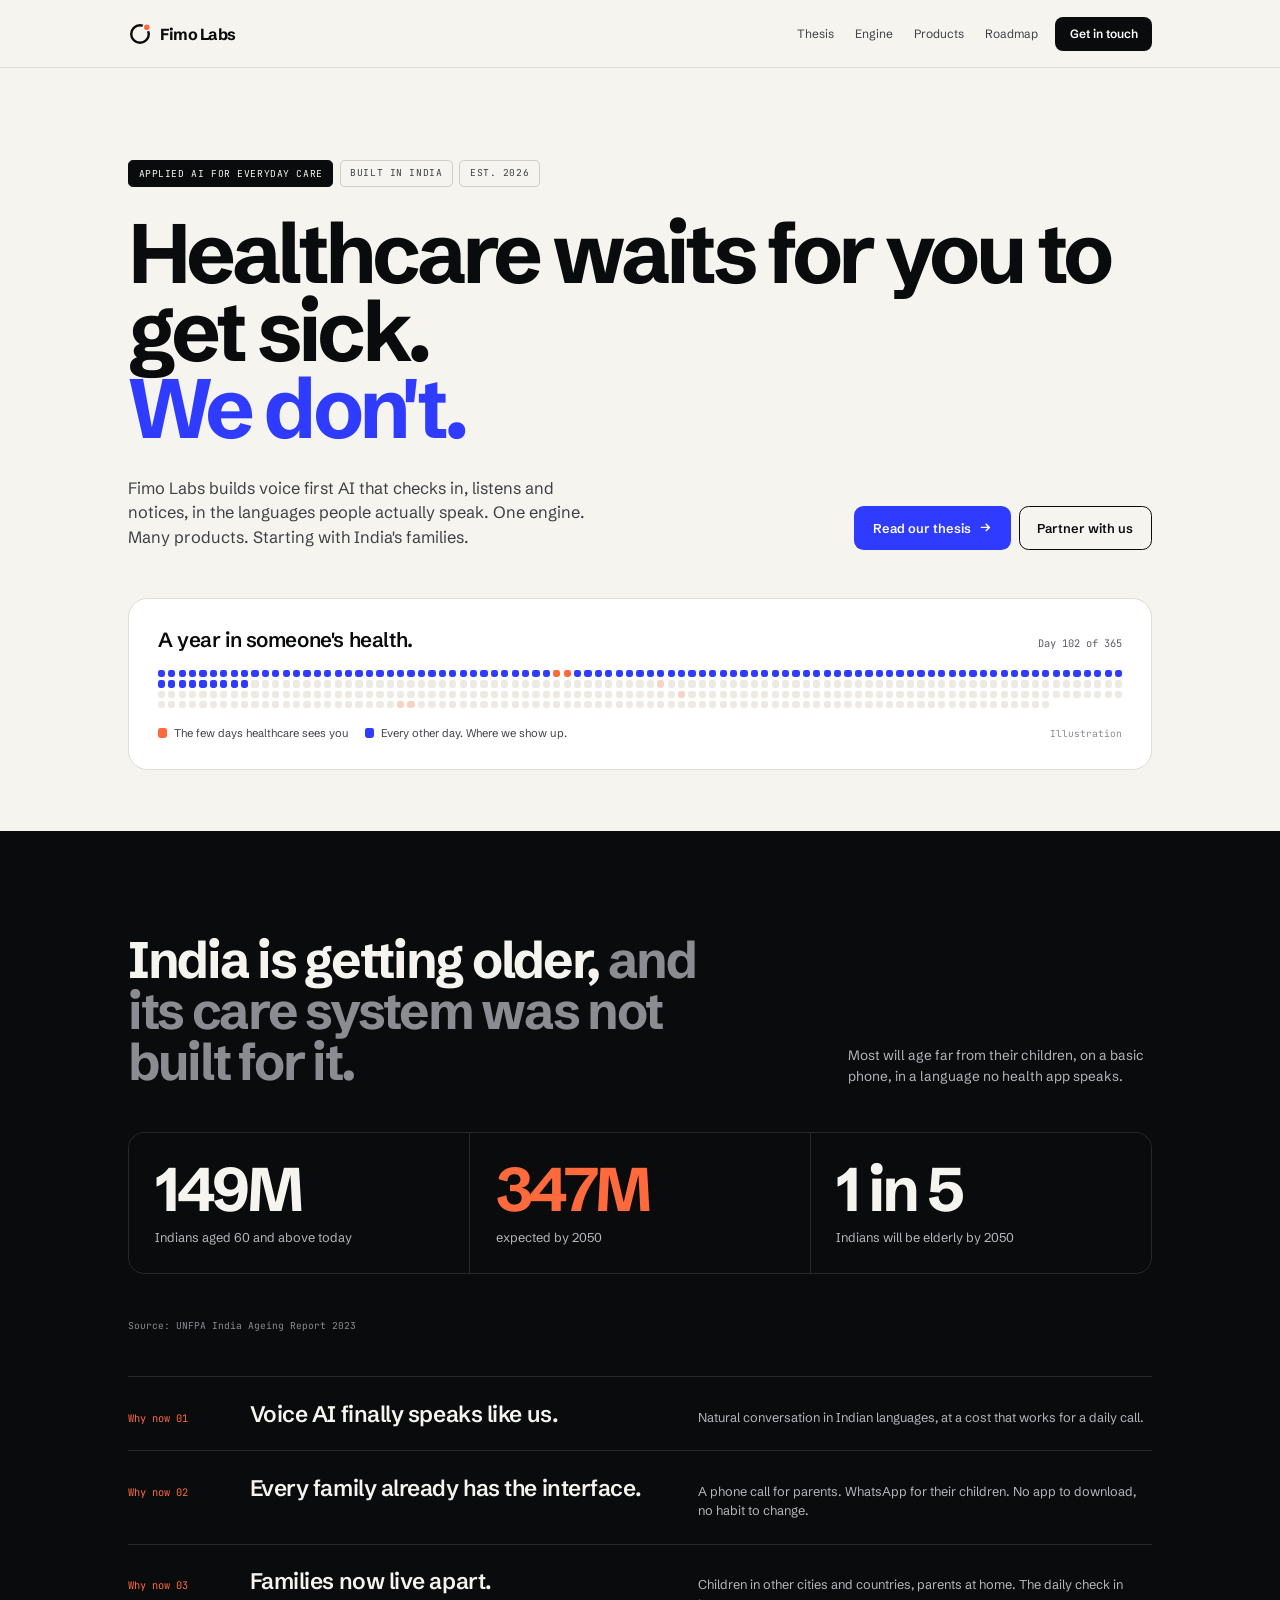
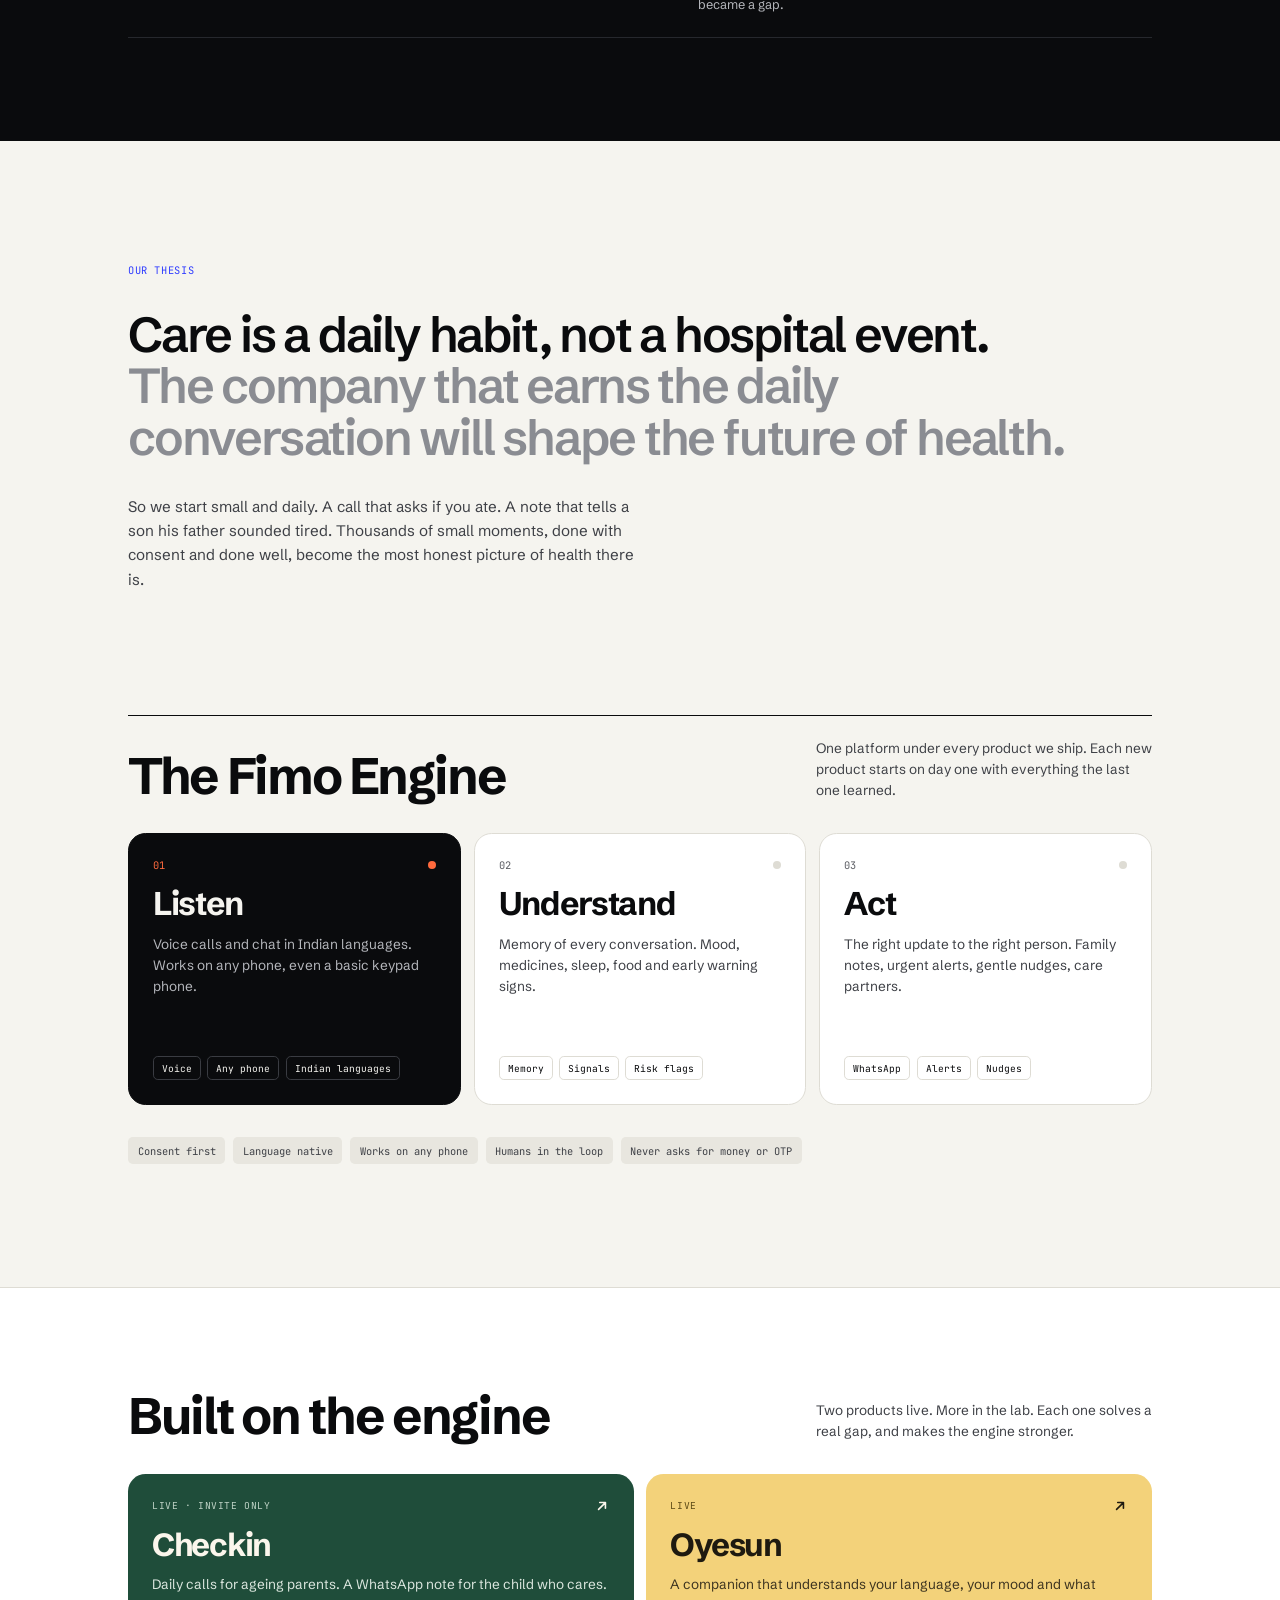
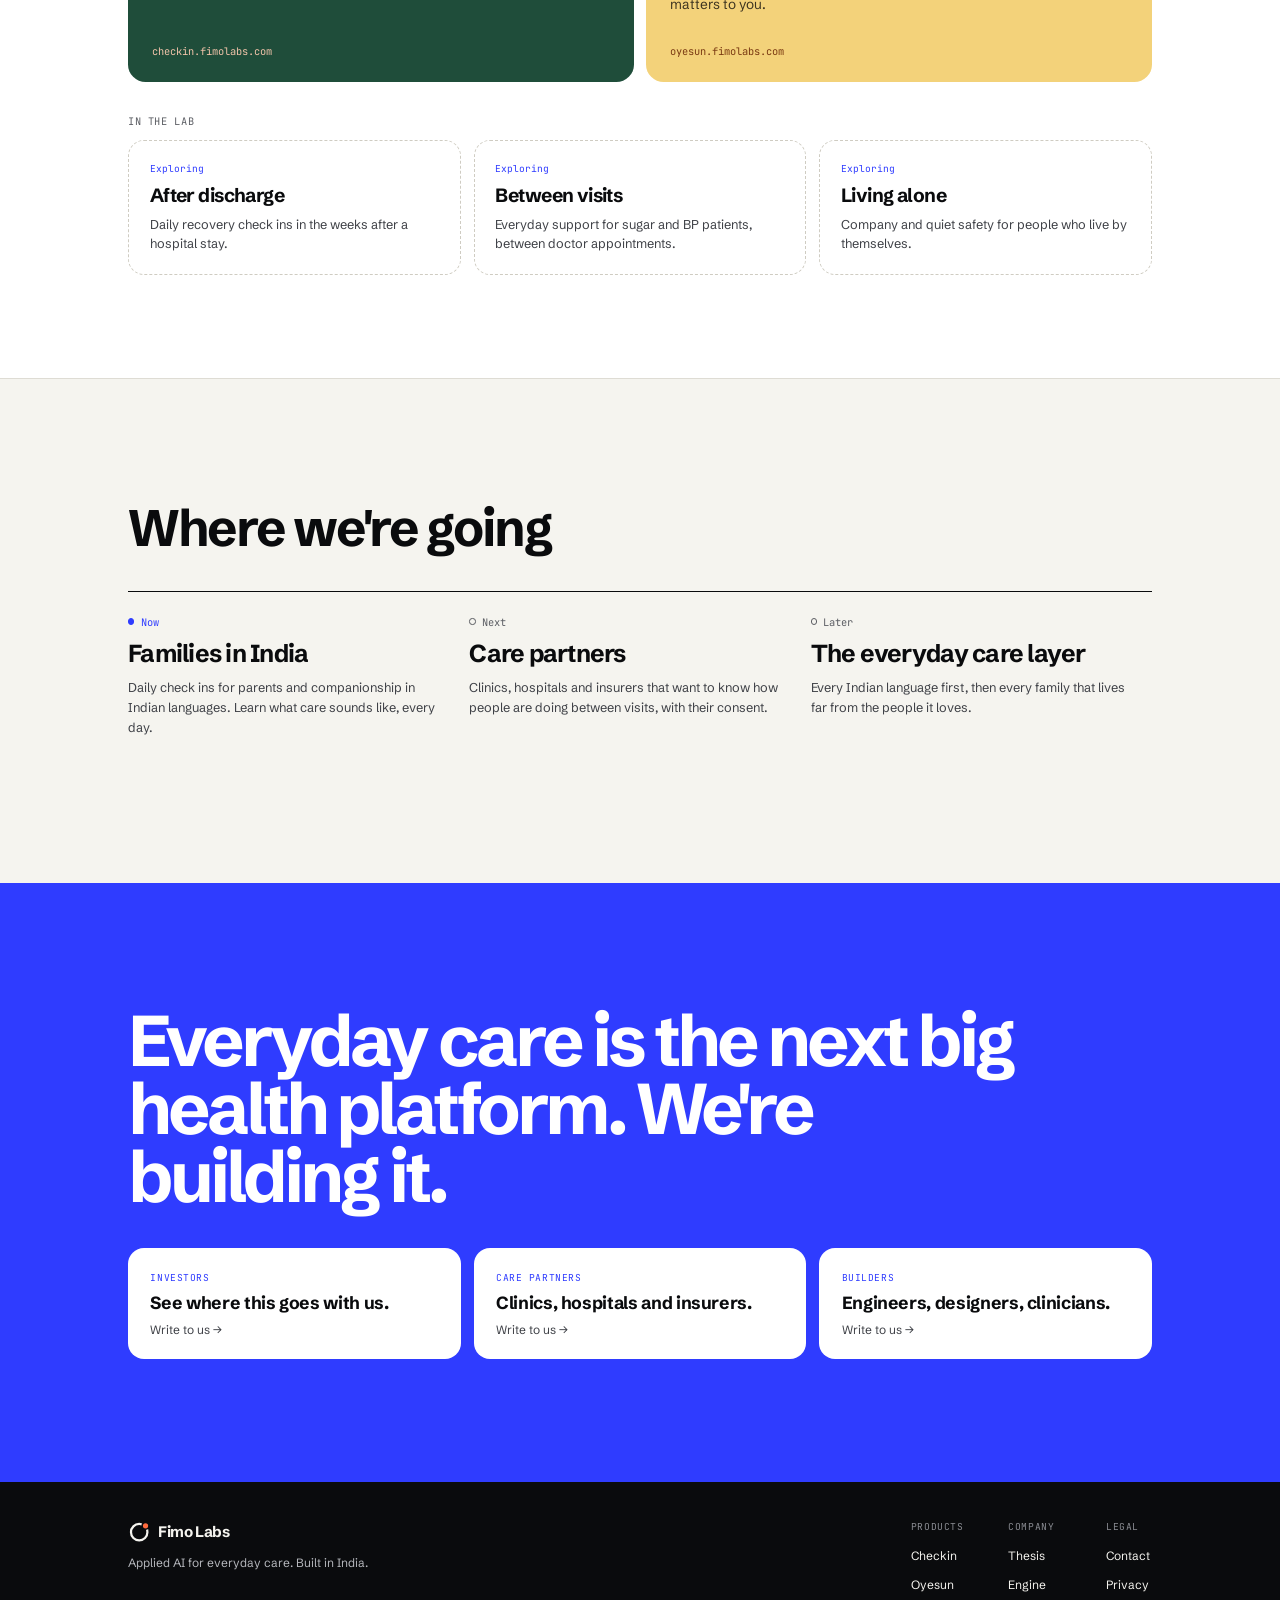
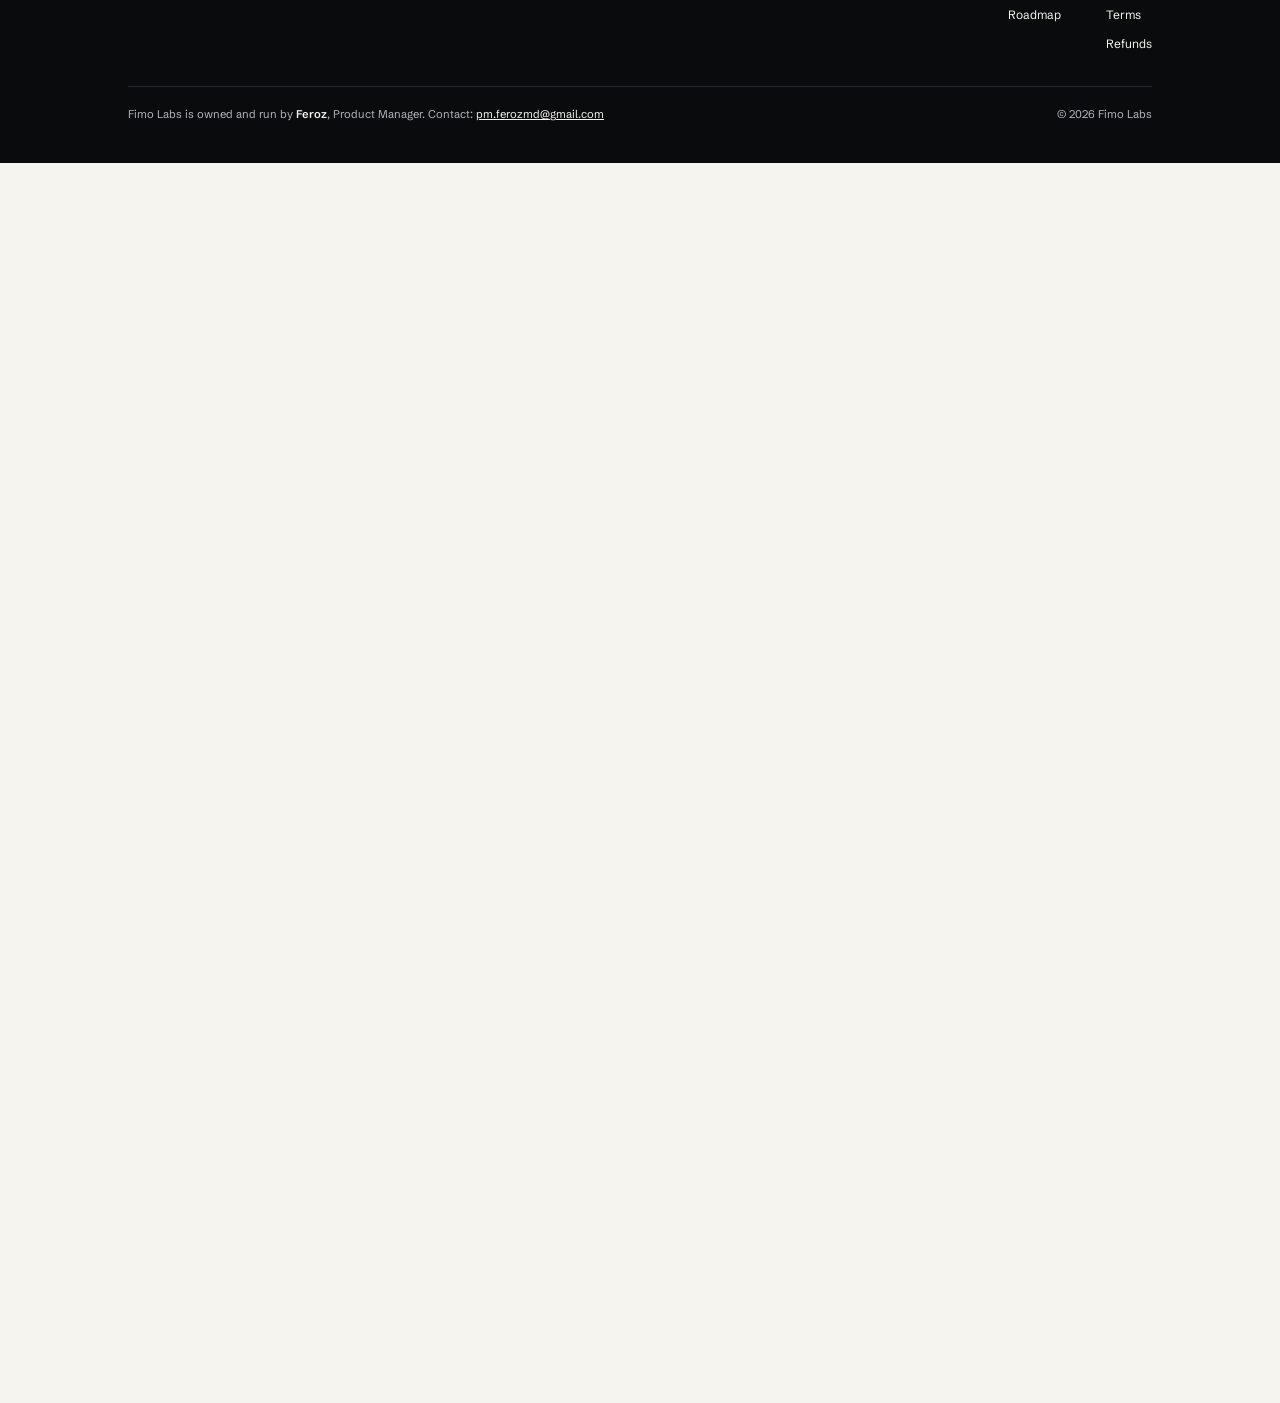
==== commit 64a312c7: "Put the Oyesun links in the markup The links were injected at runtime from OYESUN_URL, which existed" ====
--- a/index.html
+++ b/index.html
@@ -137,11 +137,11 @@
         <span class="product-desc">Daily calls for ageing parents. A WhatsApp note for the child who cares.</span>
         <span class="product-url">checkin.fimolabs.com</span>
       </a>
-      <a href="#" class="product oyesun" data-oyesun>
+      <a href="https://oyesun.fimolabs.com" class="product oyesun">
         <div class="product-top"><span class="mono-label">Live</span><svg width="20" height="20" viewBox="0 0 14 14" aria-hidden="true"><path d="M4 10L10 4M5 4h5v5" fill="none" stroke="currentColor" stroke-width="1.4" stroke-linecap="round" stroke-linejoin="round"></path></svg></div>
         <span class="product-name">Oyesun</span>
         <span class="product-desc">A companion that understands your language, your mood and what matters to you.</span>
-        <span class="product-url" data-oyesun-url hidden></span>
+        <span class="product-url">oyesun.fimolabs.com</span>
       </a>
     </div>
     <div class="col gap16">
@@ -191,7 +191,7 @@
         <div class="footer-col">
           <span class="mono-label">Products</span>
           <a href="https://checkin.fimolabs.com">Checkin</a>
-          <a href="#" data-oyesun>Oyesun</a>
+          <a href="https://oyesun.fimolabs.com">Oyesun</a>
         </div>
         <div class="footer-col">
           <span class="mono-label">Company</span>
--- a/site.css
+++ b/site.css
@@ -17,7 +17,8 @@
 }
 * { box-sizing: border-box; }
 html { scroll-behavior: smooth; }
-body { margin: 0; background: var(--bg); color: var(--ink); font-family: var(--sans); -webkit-font-smoothing: antialiased; overflow-x: hidden; }
+/* The whole site sits one notch smaller than the design file, so more of each section fits on screen. */
+body { zoom: 0.8; margin: 0; background: var(--bg); color: var(--ink); font-family: var(--sans); -webkit-font-smoothing: antialiased; overflow-x: hidden; }
 h1, h2, p, figure { margin: 0; }
 a:focus-visible { outline: 3px solid var(--blue); outline-offset: 3px; }
 [hidden] { display: none !important; }
